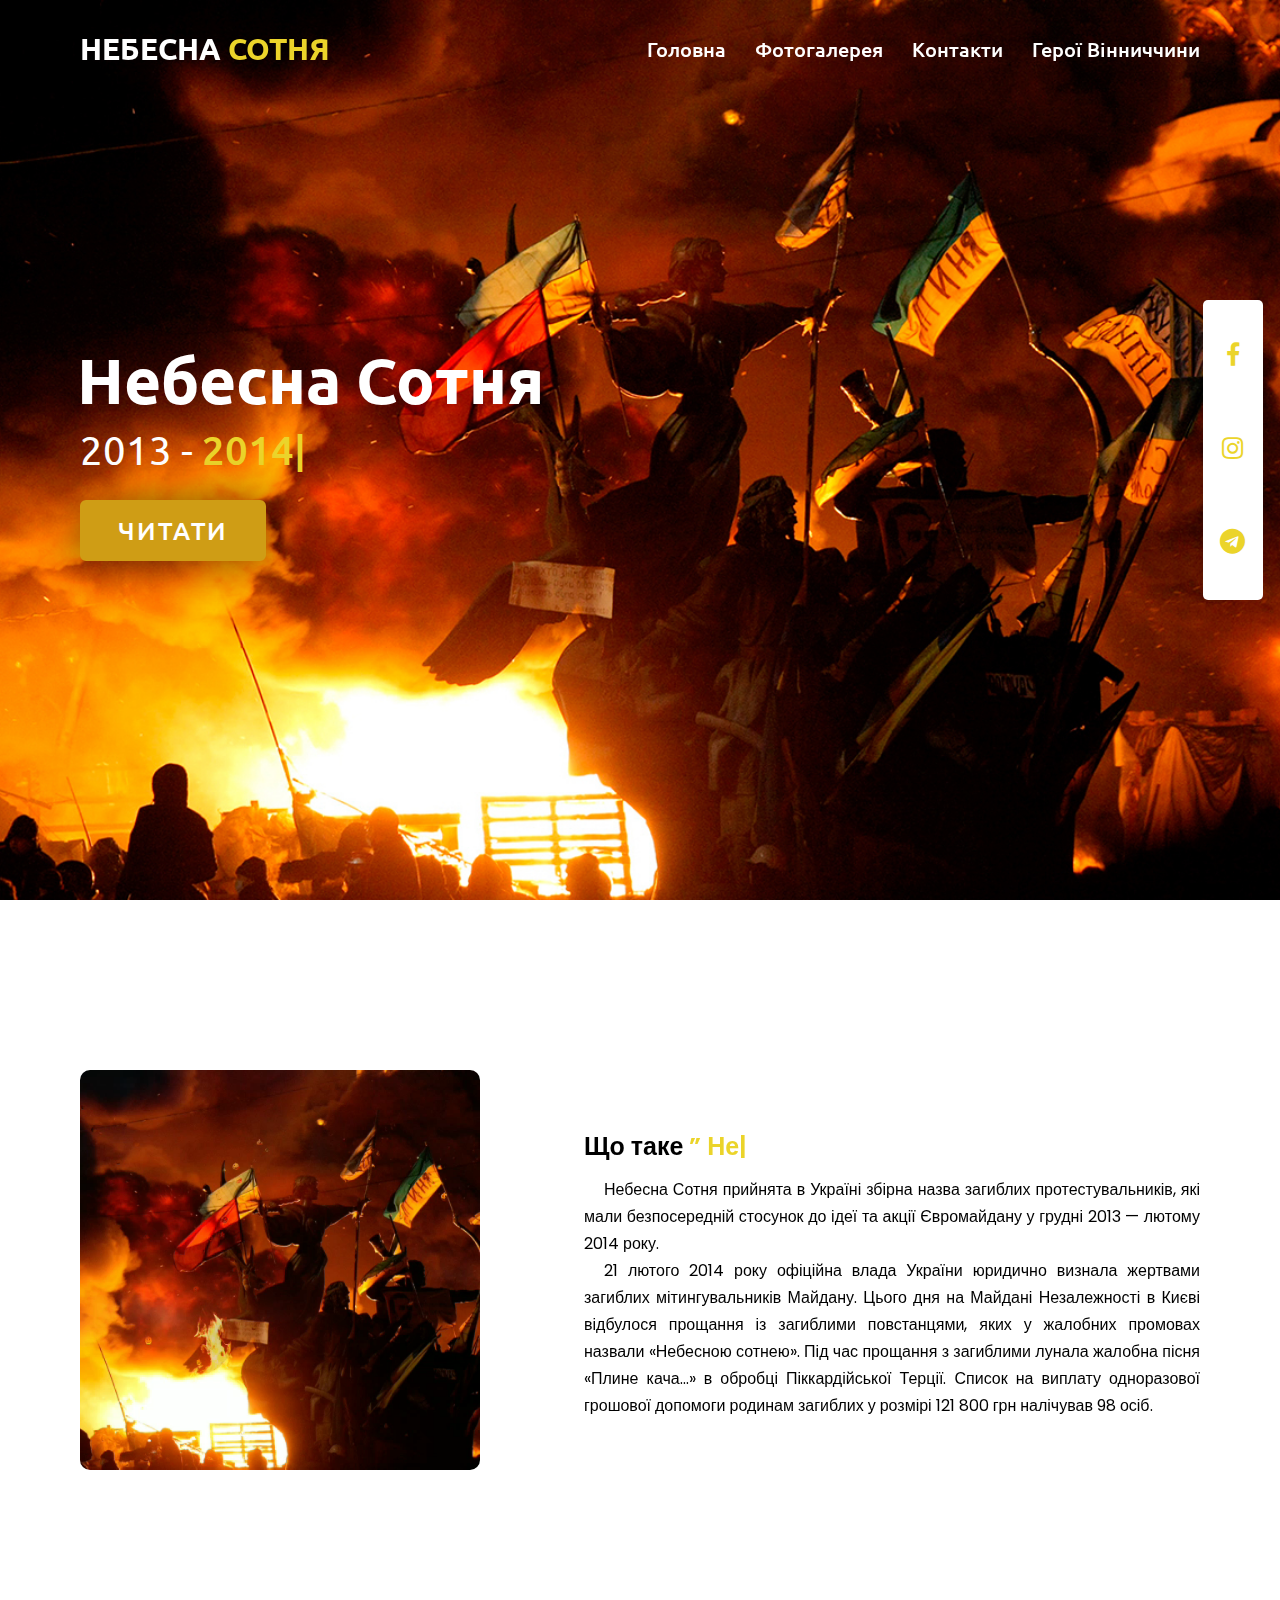
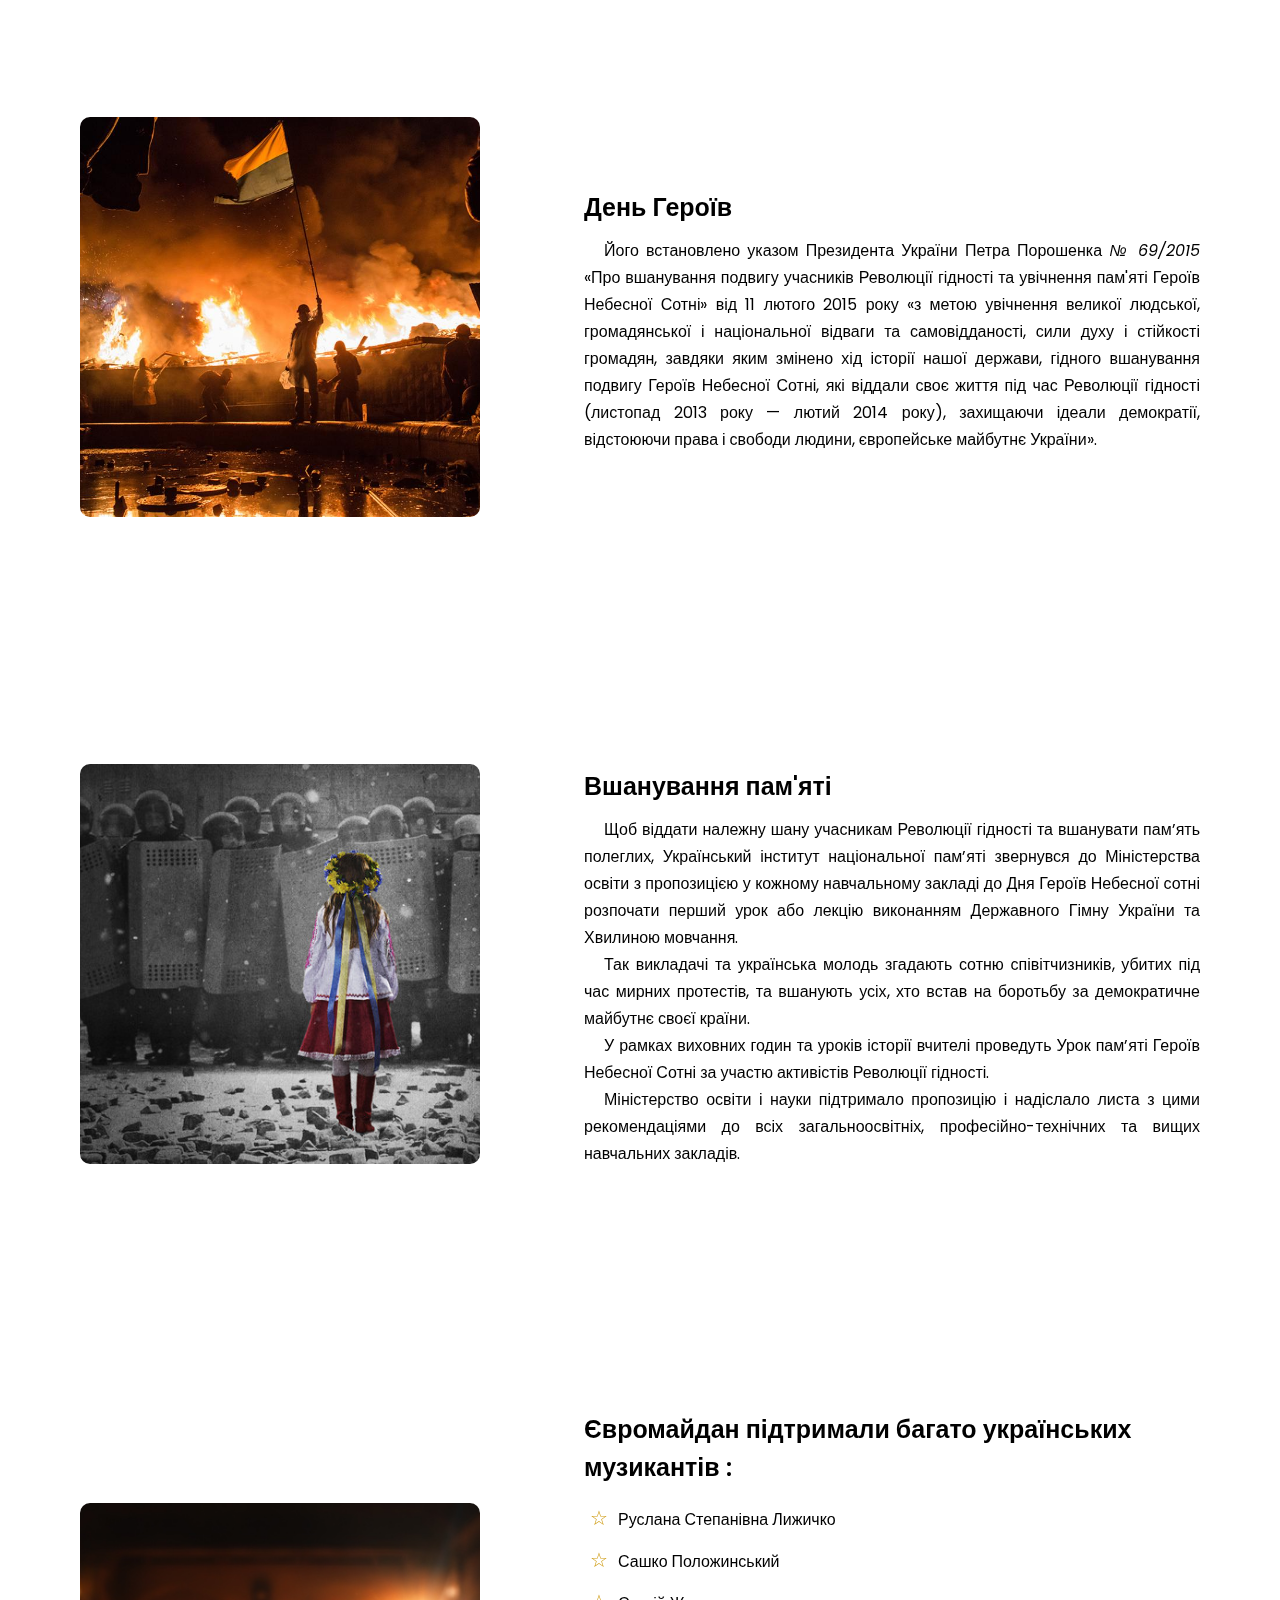
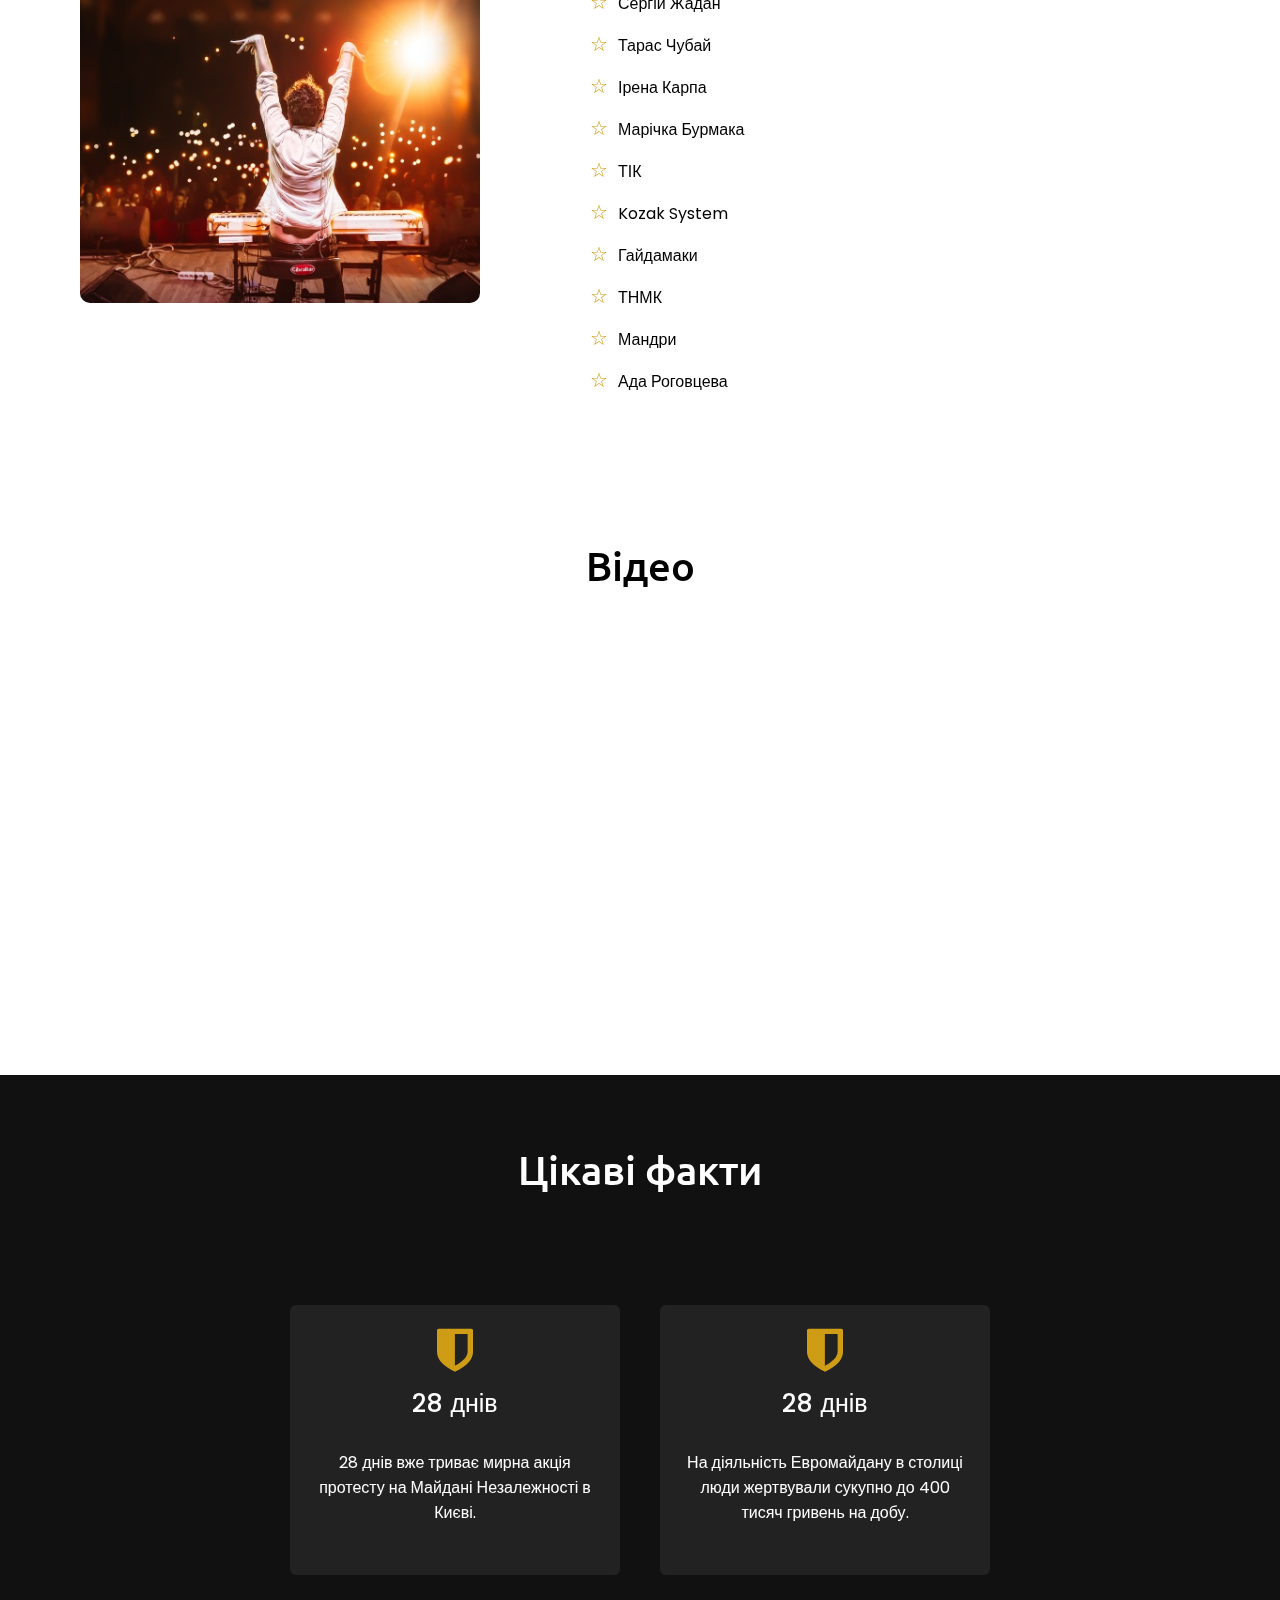
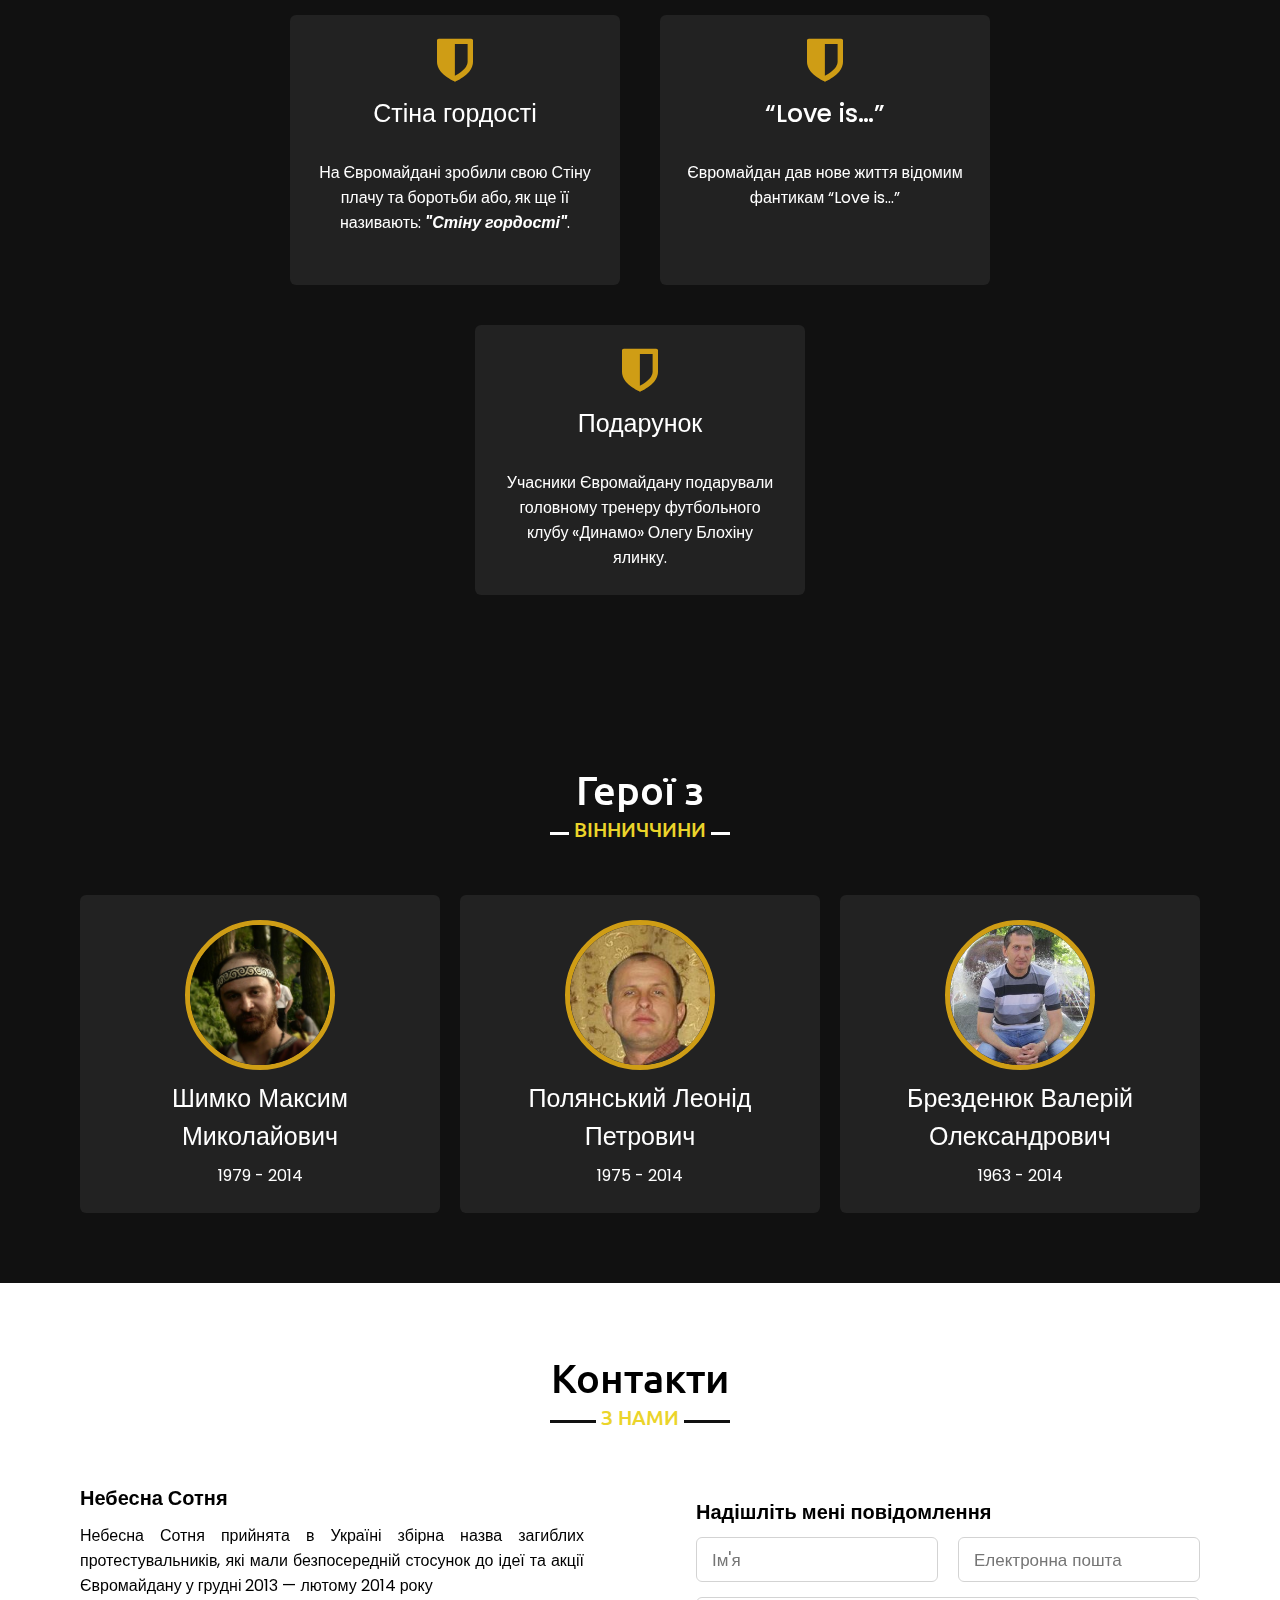
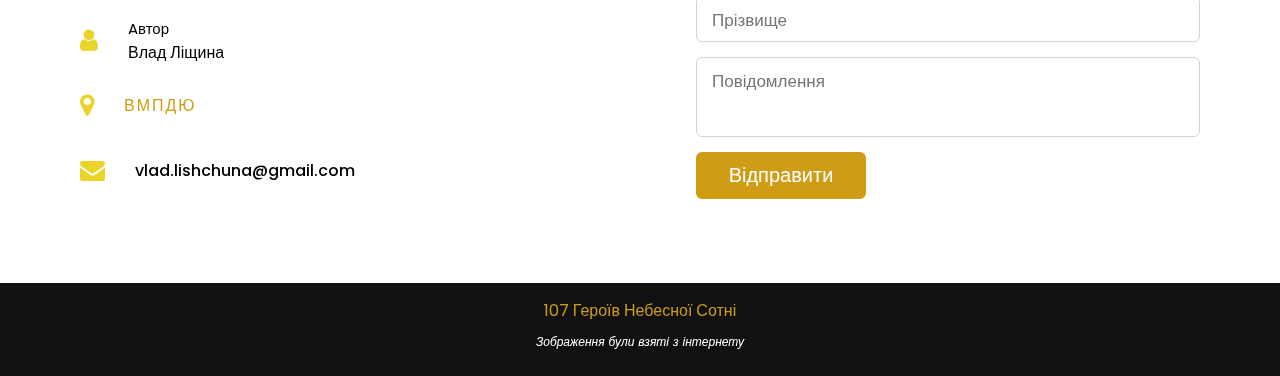
==== index.html @ b3e597ff "Update index.html" ====
<!DOCTYPE html>
<html lang="ua">
<head>
    <meta charset="UTF-8">
    <meta name="viewport" content="width=device-width, initial-scale=1.0">
    <title>Небесна Сотня</title>
    <meta http-equiv="X-UA-Compatible" content="Небесна Сотня прийнята в Україні збірна назва загиблих протестувальників, 
                        які мали безпосередній стосунок до ідеї та акції Євромайдану у грудні 2013 — лютому 2014 року. Євромайдан. 2013 - 2014 ">
    <link rel="shortcut icon" href="images/fistle.jpg" type="image/x-icon">
    <link rel="stylesheet" href="css/style.css">
    <link rel="stylesheet" type="text/css" href="https://fonts.googleapis.com/css2?family=Poppins:wght@400;500;600;700&family=Ubuntu:wght@400;500;700&display=swap">
    <link rel="stylesheet" type="text/css" href="https://stackpath.bootstrapcdn.com/font-awesome/4.7.0/css/font-awesome.min.css">
</head>
<body>
    <div class="scroll-up-btn">
        <i class="fa fa-angle-up" aria-hidden="true"></i>
    </div>

    <nav class="navbar">
        <div class="max-width">
            <div class="logo"><a href="index.html">Небесна <span>Сотня</span></a></div>
            <div class="menu_con">
                  <ul class="menu">
                    <li><a href="index.html" class="menu-btn">Головна</a></li>
                    <li><a href="profile/photo_gallery.html" class="menu-btn">Фотогалерея</a></li>
                    <li><a href="#contact" class="menu-btn">Контакти</a></li>
                    <li><a href="#teams" class="menu-btn">Герої Вінниччини</a></li>
                </ul>
            </div>
            
            <div class="menu-btn">
               <i class="fa fa-bars" aria-hidden="true"></i>
            </div>
        </div>
    </nav>

    <!-- home section start -->
    <section class="home" id="home">
        <div class="max-width">
            <div class="home-content">
                <div class="text-2">Небесна Сотня</div>
                <div class="text-3"> 2013 -  <span class="typing"></span></div>
                <a href="#about" >Читати</a>
            </div>
        </div>
    </section>

    <div class="sidebar">
        <div class="sidebar_con">
            <div class="icon-item">
                <a href="https://www.facebook.com/" taget="_blank" class="icon-link">
                    <i class="fa fa-facebook" aria-hidden="true"></i>
                </a>
            </div>
            <div class="icon-item">
                <a href="https://www.instagram.com/" target="_blank" class="icon-link">
                    <i class="fa fa-instagram" aria-hidden="true"></i>
                </a>
            </div>
            <div class="icon-item">
                <a href="https://web.telegram.org" target="_blank" class="icon-link">
                    <i class="fa fa-telegram" aria-hidden="true"></i>
                </a>
            </div>
        </div>
    </div>
    

    <section class="about" id="about">
        <div class="max-width">
            <div class="about-content">
                <div class="column left">
                    <video class="item-vid" loop="loop" autoplay="" muted="">
                        <source src="images/fon_anim.mp4" type="video/mp4" /> 
                    </video>
                </div>
                <div class="column right">
                    <div class="text"> Що таке  <span class="typing-2"></span></div>

                    <p>
                        Небесна Сотня прийнята в Україні збірна назва загиблих протестувальників, 
                        які мали безпосередній стосунок до ідеї та акції Євромайдану у грудні 2013 — лютому 2014 року.
                    </p>

                    <p>
                        21 лютого 2014 року офіційна влада України юридично визнала жертвами загиблих мітингувальників Майдану. 
                        Цього дня на Майдані Незалежності в Києві відбулося прощання із загиблими повстанцями, яких у жалобних промовах назвали «Небесною сотнею». 
                        Під час прощання з загиблими лунала жалобна пісня «Плине кача…» в обробці Піккардійської Терції. 
                        Список на виплату одноразової грошової допомоги родинам загиблих у розмірі 121 800 грн налічував 98 осіб.
                    </p>
                </div>
            </div>
        </div>
    </section>

    <section class="about">
        <div class="max-width">
            <div class="about-content">
                <div class="column left">
                    <img src="images/photo11.jpg" alt="День Героїв Небесної Сотні">
                </div>
                <div class="column right">
                    <div class="text"> 
                           День Героїв <span class="typingo"></span>
                    </div> 
                        <p>
                            Його встановлено указом Президента України Петра Порошенка <em>№ 69/2015</em> «Про вшанування подвигу учасників Революції гідності та увічнення пам'яті Героїв Небесної Сотні» 
                            від 11 лютого 2015 року «з метою увічнення великої людської, громадянської і національної відваги та самовідданості, сили духу і стійкості громадян, завдяки яким змінено хід історії нашої держави, 
                            гідного вшанування подвигу Героїв Небесної Сотні, 
                            які віддали своє життя під час Революції гідності (листопад 2013 року — лютий 2014 року), захищаючи ідеали демократії, відстоюючи права і свободи людини, європейське майбутнє України».
                        </p> 
            </div>
        </div>
    </section>
        
        <section class="about">
        <div class="max-width">
            <div class="about-content">
                <div class="column left">
                    <img src="images/photo8.jpg" alt=" Ушанування пам'яті Небесної сотні">
                </div>
                <div class="column right">
                    <div class="text"> 
                           Вшанування пам'яті <span class="typingo-2"></span>
                    </div> 
                        <p>
                            Щоб віддати належну шану учасникам Революції гідності та вшанувати пам’ять полеглих, Український інститут 
                            національної пам’яті звернувся до Міністерства освіти з пропозицією у кожному навчальному закладі до Дня Героїв
                            Небесної сотні розпочати перший урок або лекцію виконанням Державного Гімну України та Хвилиною мовчання.
                        </p>
                        <p>
                            Так викладачі та українська молодь згадають сотню співітчизників, убитих під час мирних протестів, та вшанують усіх,
                            хто встав на боротьбу за демократичне майбутнє своєї країни.
                        </p>
                        <p>
                            У рамках виховних годин та уроків історії вчителі проведуть Урок пам’яті Героїв Небесної Сотні за участю активістів Революції гідності.
                        </p>
                        <p>
                            Міністерство освіти і науки підтримало пропозицію і надіслало листа з цими рекомендаціями до всіх загальноосвітніх, професійно-технічних
                            та вищих навчальних закладів.
                        </p>
            </div>
        </div>
    </section>
    
     <section class="about">
        <div class="max-width">
            <div class="about-content">
                <div class="column left">
                    <img src="images/helpmus.jpg" alt=" Ушанування пам'яті Небесної сотні">
                </div>
                <div class="column right">
                    <div class="text"> 
                            Євромайдан підтримали багато українських музикантів :
                    </div>  
                        <p>
                           <ul class="list_music">
                                <li>Руслана Степанівна Лижичко</li>
                                <li>Сашко Положинський</li>
                                <li>Сергій Жадан</li>
                                <li>Тарас Чубай</li>
                                <li>Ірена Карпа</li>
                                <li>Марічка Бурмака</li>
                                <li>ТІК</li>
                                <li>Kozak System</li>
                                <li>Гайдамаки</li>   
                                <li>ТНМК</li>
                                <li>Мандри</li>
                                <li>Ада Роговцева</li>
                            </ul>
                        </p>
                
            </div>
        </div>
    </section>
    
    <section class="video">
        <div class="max-width">
            <h2 class="title-card">Відео</h2>
            <div class="box-video">

                <div class="video-item">
                   <iframe src="https://www.youtube.com/embed/K0icRY1Ae5A" frameborder="0" allow="accelerometer; autoplay; clipboard-write; encrypted-media; gyroscope; picture-in-picture" allowfullscreen></iframe>
                </div>

                <div class="video-item">
                   <iframe width="560" height="315" src="https://www.youtube.com/embed/IEtf8n0NqVY" frameborder="0" allow="accelerometer; autoplay; clipboard-write; encrypted-media; gyroscope; picture-in-picture" allowfullscreen></iframe>
                </div>
            </div>
        </div>
    </section>

    <!-- services section start -->
    <section class="services" id="services">
        <div class="max-width">
            <h2 class="title-card">Цікаві факти</h2>
            <div class="serv-content">
                <div class="card">
                    <div class="box">
                        <i class="fa fa-shield" aria-hidden="true"></i>
                        <div class="text">28 днів</div>
                        <p>28 днів вже триває мирна акція протесту на Майдані Незалежності в Києві.</p>
                    </div>
                </div>
                <div class="card">
                    <div class="box">
                        <i class="fa fa-shield" aria-hidden="true"></i>
                        <div class="text">28 днів</div>
                        <p>На діяльність Евромайдану в столиці люди жертвували сукупно до 400 тисяч гривень на добу.</p>
                    </div>
                </div>
                <div class="card">
                    <div class="box">
                        <i class="fa fa-shield" aria-hidden="true"></i>
                        <div class="text">Стіна гордості</div>
                        <p>На Євромайдані зробили свою Стіну плачу та боротьби або, як ще її називають: <strong><em>"Стіну гордості"</em></strong>.</p>
                    </div>
                </div>
                <div class="card">
                    <div class="box">
                        <i class="fa fa-shield" aria-hidden="true"></i>
                        <div class="text">“Love is…”</div>
                        <p>Євромайдан дав нове життя відомим фантикам “Love is…”</p>
                    </div>
                </div>
                <div class="card">
                    <div class="box">
                        <i class="fa fa-shield" aria-hidden="true"></i>
                        <div class="text">Подарунок </div>
                        <p>Учасники Євромайдану подарували головному тренеру футбольного клубу «Динамо» Олегу Блохіну ялинку.</p>
                    </div>
                </div>
               </div>
            </div>
        </div>
    </section>


    <!-- teams section start -->
    <section class="teams" id="teams">
        <div class="max-width">
            <h2 class="title">Герої з</h2>
            <div class="carousel owl-carousel">
                <div class="card">
                   <a href="profile/shimko_maxim.html"class="box">
                        <img src="images/shimko.jpg" alt="">
                        <div class="text">Шимко Максим Миколайович</div>
                        <p>1979 - 2014</p>
                    </a>
                </div>
                <div class="card">
                    <a href="profile/leonid_polyansky.html"class="box">
                        <img src="images/leonid.jpg" alt="">
                        <div class="text">Полянський Леонід Петрович</div>
                        <p>1975 - 2014</p>
                    </a>
                        
                    
                </div>
                <div class="card">
                    <a href="profile/valery_brezdenyuk.html"class="box">
                        <img src="images/valery.jpg" alt="">
                        <div class="text">Брезденюк Валерій Олександрович</div>
                        <p>1963 - 2014</p>
                    </a>
                </div>
            </div>
        </div>
    </section>

    <section class="contact" id="contact">
        <div class="max-width">
            <h2 class="title">Контакти</h2>
            <div class="contact-content">
                <div class="column left">
                    <div class="text">Небесна Сотня</div>
                    <p>Небесна Сотня прийнята в Україні збірна назва загиблих протестувальників, які мали безпосередній стосунок до ідеї та акції Євромайдану у грудні 2013 — лютому 2014 року</p>
                    <div class="icons">
                        <div class="row">
                            <i class="fa fa-user" aria-hidden="true"></i>
                            <div class="info">
                                <p>Aвтор</p>
                                <div class="head">Влад Ліщина</div>
                            </div>
                        </div>
                        <div class="row">
                            <i class="fa fa-map-marker" aria-hidden="true"></i>
                            <div class="info">
                                <div class="head"><a href="https://vmpdu.edu.vn.ua/" target="_blank" class="map_link">ВМПДЮ</a></div>
                            </div>
                        </div>
                        
                        <div class="row">
                           <i class="fa fa-envelope" aria-hidden="true"></i>
                            <div class="info">
                                <div class="head">vlad.lishchuna@gmail.com</div>
                            </div>
                        </div>
                    </div>
                </div>
                <div class="column right" id="Message">
                    <div class="text">Надішліть мені повідомлення</div>
                    <form action="https://formspree.io/f/xzbkwlqz" method="POST"">
                        <div class="fields">
                            <div class="field name">
                                <input type="text" placeholder="Ім'я" name="Name" >
                            </div>

                            <div class="field email">
                                <input type="email" placeholder="Електронна пошта" name="Email">
                            </div>
                        </div>
                        <div class="field">
                            <input type="text" placeholder="Прізвище" name="FirstName" >
                        </div>

                        <div class="field textarea">
                            <textarea cols="40" rows="10" placeholder="Повідомлення" name="Message"></textarea >
                        </div>

                        <div class="button">
                            <button type="submit" value="Send">Відправити</button>
                        </div>

                    </form>
                </div>
            </div>
        </div>
    </section>

    <!-- footer section start -->
   <footer>
        <span><a href="https://nebesnasotnya.com/" target="_blank"> 107 Героїв Небесної Сотні</a></span>
        <p class="footer-info">
            <em>Зображення були взяті з інтернету</em>
        </p>
        <div class="sidebar_footer">
            <div class="sidebar_con_foter">
                <div class="icon-item">
                <a href="https://www.facebook.com/" taget="_blank" class="icon-link">
                    <i class="fa fa-facebook" aria-hidden="true"></i>
                </a>
            </div>
            <div class="icon-item">
                <a href="https://www.instagram.com/" taget="_blank"  class="icon-link">
                    <i class="fa fa-instagram" aria-hidden="true"></i>
                </a>
            </div>
            <div class="icon-item">
                <a href="https://web.telegram.org" class="icon-link">
                    <i class="fa fa-telegram" taget="_blank" aria-hidden="true"></i>
                </a>
            </div>
            </div>
        </div>
    </footer>

    
    <script src="js/jquery/v3.js"></script>
    <script src="js/jquery/typed.js"></script>
    <script src="js/jquery/owl.carousel.js"></script>
    <script src="js/script.js"></script>
</body>
</html>
---- css/style.css ----
*{
    margin: 0;
    padding: 0;
    box-sizing: border-box;
    text-decoration: none;
}
html{
    scroll-behavior: smooth;
}
body{
    min-width: auto;
}
/* custom scroll bar */
::-webkit-scrollbar {
    width: 10px;
}
::-webkit-scrollbar-track {
    background: #f1f1f1;
}
::-webkit-scrollbar-thumb {
    background: #888;
}

::-webkit-scrollbar-thumb:hover {
    background: #555;
}
section{
    padding: 70px 0;
}
.max-width{
    max-width: 1400px;
    padding: 0 80px;
    margin: auto;
}
.about, .services, .teams, .contact, footer{
    font-family: 'Poppins', sans-serif;
}
.about .about-content, 
.services .serv-content,
.contact .contact-content{
    display: flex;
    flex-wrap: wrap;
    align-items: center;
    height: auto;
    justify-content: space-between;
}
section .title ,.title-card{
    position: relative;
    text-align: center;
    font-size: 40px;
    font-weight: 500;
    margin-bottom: 60px;
    padding-bottom: 20px;
    font-family: 'Ubuntu', sans-serif;
}
section .title::before{
    content: "";
    position: absolute;
    bottom: 0px;
    left: 50%;
    width: 180px;
    height: 3px;
    background: #111;
    transform: translateX(-50%);
}
.max-width .title::after{
    position: absolute;
    bottom: -8px;
    left: 50%;
    font-size: 20px;
    color: #ebd42a;
    text-transform: uppercase;
    padding: 0 5px;
    background: #fff;
    transform: translateX(-50%);
}

/* navbar styling */
.navbar{
    position: fixed;
    width: 100%;
    z-index: 2;
    padding: 30px 0;
    font-family: 'Ubuntu', sans-serif;
    transition: all 0.3s ease;
}
.navbar.sticky{
    padding: 15px 0;
    background: #cf9d15;
}
.navbar .max-width{
    display: flex;
    align-items: center;
    justify-content: space-between;
}
.navbar .logo a{
    color: #fff;
    text-transform: uppercase;
    padding: 0;
    font-size: 30px;
    font-weight: 600;
}
.navbar .logo a span{
    color:#ebd42a;
    transition: all 0.3s ease;
}
.navbar.sticky .logo a span{
    color: #fff;
}

.navbar .menu li{
    list-style: none;
    display: inline-block;
}
.navbar .menu li a{
    display: block;
    color: #fff;
    font-size: 20px;
    font-weight: 500;
    margin-left: 25px;
    padding: 0;
    transition: color 0.3s ease;
}
.navbar .menu li a:hover{
    color: #ffe100;
}
.navbar.sticky .menu li a:hover{
    color: #fff;
}

/* menu btn styling */
.menu-btn{
    color: #fff;
    font-size: 23px;
    cursor: pointer;
    display: none;
}
.scroll-up-btn{
    position: fixed;
    height: 45px;
    width: 42px;
    background: #cf9d15;
    right: 30px;
    bottom: 10px;
    text-align: center;
    line-height: 45px;
    color: #fff;
    z-index: 1;
    font-size: 30px;
    border-radius: 6px;
    border-bottom-width: 2px;
    cursor: pointer;
    opacity: 0;
    pointer-events: none;
    transition: all 0.3s ease;
}
.scroll-up-btn.show{
    bottom: 30px;
    opacity: 1;
    pointer-events: auto;
}
.scroll-up-btn:hover{
    filter: 90%;
}

  
/* home section styling */
.home{
    display: flex;
    background: url(".././images/fonhead.jpg") no-repeat center;
    height: 100vh;
    color: #fff;
    min-height: 500px;
    background-size: cover;
    background-attachment: fixed;
    font-family: 'Ubuntu', sans-serif;

}
.home .max-width{
    margin: auto 0 auto 30px;
}
.home .home-content .text-1{
    font-size: 27px;
}
.home .home-content .text-2{
    font-size: 4em;
    font-weight: 600;
    margin-left: -3px;
}
.home .home-content .text-3{
    font-size: 40px;
    margin: 5px 0;
}
.home .home-content .text-3 span{
    color: #ebd42a;
    font-weight: 500;
}
.home .home-content a{
    display: inline-block;
    background: #cf9d15;
    color: #fff;
    box-shadow: 0 0 40px rgba(0,0,0,0.5);
    font-size: 25px;
    padding: 12px 36px;
    margin-top: 20px;
    font-weight: 500;
    text-transform: uppercase;
    letter-spacing: 2px;
    border-radius: 6px;
    border: 2px solid #cf9d15;
    transition: all 0.3s ease;
}
.home .home-content a:hover{
    color: #ebd42a;
    background: none;
    box-shadow: 0 10px 40px rgba(0,0,0,0.5);
}
/*Sidebar*/

.sidebar .sidebar_con{
    height: 300px;
    width: 60px;
    padding-top: 20px; 
    background: #fff;
    border-radius: 5px;
    position: fixed;
    margin-top: auto;
    display: flex;
    flex-wrap: wrap;
    top: 50%;
    right: 1.35%;
    transform: translateY(-50%);
    z-index: 1;
}
.icon-item{
    margin:  auto;
    width: 50px;
    height: 50px;
    text-align: center;
}
.icon-link{
    text-decoration: none;
    color: #ebd42a;
    font-size: 25px;
    padding: 11px;
    border-radius: 5px;
    } 
.icon-link:hover {
    background-color: #ebd42a;
    cursor: pointer;
    color: #fff;
    transition: all 0.3s ease;
}
/*search*/






/* about section styling */
.about{
    margin-top: 100px;
}
.about .title::after{
    content: "України";
}
.about .about-content .left{
    width: 45%;
}
.about .about-content .left img{
    height: 400px;
    width: 400px;
    object-fit: cover;
    border-radius: 10px;
}

.about .about-content .left .item-vid{
    height: 400px;
    width: 400px;

    object-fit: cover;
    border-radius: 10px;
}
.about .about-content .right{
    width: 55%;
}
.about .about-content .right .text{
    font-size: 25px;
    font-weight: 600;
    margin-bottom: 10px;
}
.about .about-content .right .text span{
    color: #ebd42a;
}
.about .about-content .right p{
    text-align: justify;
    line-height: 27px;
    text-indent: 20px;
}

.about  .list_music {
    padding:0;
    list-style: none;
}
 .about  .list_music li{
    padding:6px;
}
.about  .list_music li:before {
    padding-right:10px;
    color: #cf9d15;
    content: "\2606";
    font-size: 20px;
}



/* services section styling */
.services, .teams{
    color:#fff;
    background: #111;
}
.services .title::before,
.teams .title::before{
    background: #fff;
}
.services .title::after,
.teams .title::after{
    background: #111;
    content: "Героя";
}
.services .serv-content .card{
    width: 30%;
    background: #222;
    text-align: center;
    border-radius: 6px;
    margin: 20px;
    min-height: 270px;
    padding: 20px 25px;
    transition: all 0.3s ease;
}
.services .serv-content .card p{
   
   padding-top: 20px;
}
.services .serv-content {
   display: flex;
   justify-content: center;
   padding: 10px;
}
.services .serv-content .card:hover{
    background: #cf9d15;
}
.services .serv-content .card .box{
    transition: all 0.3s ease;
}
.services .serv-content .card:hover .box{
    transform: scale(1.07);
}
.services .serv-content .card i{
    font-size: 50px;
    color: #cf9d15;
    transition: color 0.3s ease;
}
.services .serv-content .card:hover i{
    color: #fff;
}
.services .serv-content .card .text{
    font-size: 25px;
    font-weight: 500;
    margin: 10px 0 7px 0;
}

/*gallery*/
.max-width-g{
    max-width: 1450px;
    margin: auto;
    padding: 10px;
}
.max-width-g h1{
    color: #ebd42a;
}
div.gallery{
    display: flex;
    flex-wrap: wrap;
    justify-content: center;
    padding: auto;
    margin: auto;
}
.img-item>img{
    height: 400px;
    max-width: 450px;
    object-fit: cover;
    border-radius: 10px;
    transition: all 0.5s ease;
    filter: grayscale(100%);
}
.img-item{
    margin: 10px;
}
 .img-item>img:hover {
    transform: scale(1.05);
    filter: grayscale(0%);

}
/* video section styling */

.box-video{
    display: flex;
    flex-wrap: wrap;
    justify-content: center;

}
.video-item{
    padding: 10px;
} 

iframe{
    width: 510px;
    height: 310px;
}
/* teams section styling */
.teams .title::after{
    content: "Вінниччини";
}
.teams .carousel .card{
    background: #222;
    border-radius: 6px;
    padding: 25px 35px;
    text-align: center;
    overflow: hidden;
    align-items: center;
    transition: all 0.3s ease;
}
.teams .carousel .card:hover{
    background: #cf9d15;
}
.teams .carousel .card .box{
    display: flex;
    flex-direction: column;
    align-items: center;
    justify-content: center;
    transition: all 0.3s ease;
    text-decoration: none;
    color: #fff;
}
.teams .carousel .card:hover .box{
    transform: scale(1.05);
}
.teams .carousel .card .text{
    font-size: 25px;
    font-weight: 500;
    margin: 10px 0 7px 0;
}
.teams .carousel .card img{
    height: 150px;
    width: 150px;
    object-fit: cover;
    border-radius: 50%;
    border: 5px solid #cf9d15;
    transition: all 0.3s ease;
}
.teams .carousel .card:hover img{
    border-color: #fff;
}
.owl-dots{
    text-align: center;
    margin-top: 20px;
}
.owl-dot{
    height: 13px;
    width: 13px;
    margin: 0 5px;
    outline: none!important;
    border-radius: 50%;
    border: 2px solid #cf9d15!important;
    transition: all 0.3s ease;
}
.owl-dot.active{
    width: 35px;
    border-radius: 14px;
}
.owl-dot.active,
.owl-dot:hover{
    background: #cf9d15 !important;
}   
.owl-carousel .owl-stage-outer{
    position:relative;
    overflow:hidden;
}
.owl-carousel .owl-item{
    min-height:1px;
    float:left;
}
.owl-carousel .owl-item img{
    display:block;
    width:100%;
}
.owl-carousel .owl-dots.disabled,.owl-carousel .owl-nav.disabled{
    display:none;
}
.owl-loaded{
    display:block;
}

.owl-dot{
    background:none;
}
.owl-loading{
    display:block;
}


/* contact section styling */

.contact .title::after{
    content: "з нами";
}
.contact .contact-content .column{
    width: 45%;
}
.contact .contact-content .text{
    font-size: 20px;
    font-weight: 600;
    margin-bottom: 10px;
}
.contact .contact-content .left p{
    text-align: justify;
}
.contact .contact-content .left .icons{
    margin: 10px 0;
}
.contact .contact-content .row{
    display: flex;
    height: 65px;
    align-items: center;
}
.contact .contact-content .row .info{
    margin-left: 30px;
}
.contact .contact-content .row i{
    font-size: 25px;
    color: #ebd42a;
}
.map_link{
    color:#cf9d15 ;
    font-weight: 400;
    letter-spacing: 2px;
    transition: all 1s ease;
}
.map_link:hover{
   text-decoration: underline;
}
.contact .contact-content .row p{
    font-size: 15px;
}
.contact .contact-content .info .head{
    font-weight: 500;
}
.contact .contact-content .info .sub-title{
    color: #333;
}
.contact .right form .fields{
    display: flex;
}
.contact .right form .field,
.contact .right form .fields .field{
    height: 45px;
    width: 100%;
    margin-bottom: 15px;
}
.contact .right form .textarea{
    height: 80px;
    width: 100%;
}
.contact .right form .name{
    margin-right: 10px;
}
.contact .right form .email{
    margin-left: 10px;  
}
.contact .right form .field input,
.contact .right form .textarea textarea{
    height: 100%;
    width: 100%;
    border: 1px solid lightgrey;
    border-radius: 6px;
    outline: none;
    padding: 0 15px;
    font-size: 17px;
    font-family: 'Poppins', sans-serif;
    transition: all 0.3s ease;
}
.contact .right form .field input:focus,
.contact .right form .textarea textarea:focus{
    border-color: #b3b3b3;
}
.contact .right form .textarea textarea{
    padding-top: 10px;
    resize: none;
}
.contact .right form .button{
    height: 47px;
    width: 170px;
}
.contact .right form .button button{
    width: 100%;
    height: 100%;
    border: 2px solid #cf9d15;
    background: #cf9d15;
    color: #fff;
    outline: none;
    font-size: 20px;
    font-weight: 500;
    border-radius: 6px;
    cursor: pointer;
    transition: all 0.3s ease;
}
.contact .right form .button button:hover{
    color: #cf9d15;
    background: none;
}


/* footer section styling */
footer{
    background: #111;
    padding: 15px 23px;
    color: #fff;
    text-align: center;
}
footer  a{
    color: #cf9d15;
    text-decoration: none;
}
footer  a:hover{
    text-decoration: underline;
}
.sidebar_con_foter{
    display: none;
    margin: 10px;
    padding: 0;  
}
.footer-info{
    margin: 10px;
    font-size: 12px;
    color: #fff;
}


/* responsive media query start */
@media  (max-width: 1300px) {
    .home .max-width,.max-width-g {
        margin-left: 0px;
    }
}

@media  (max-width: 1104px) {
    .about .about-content .left img, .gallery img{
        height: 350px;
        width: 350px;
    }

}

@media  (max-width: 991px) {
    .max-width, .max-width-g{
        padding: 0 50px;
    }
    .sidebar{
        display: none;
    }
    .sidebar_con_foter{
        display: inline-flex;
    }
    .about{
    margin-top: 0;
    }
}
@media  (max-width: 947px){
    .menu-btn{
        display: block;
        z-index: 999;
    }
    .menu_con{
        margin: auto;
        padding: auto;
    }
    .menu-btn i.active:before{
        content: "\f00d";
    }
    .navbar .menu{
        position: fixed;
        height: 100vh;
        width: 100%;
        left: -100%;
        top: 0;
        background: #111;
        text-align: center;        
        transition: all 0.3s ease;
    }
    .mune_box{
        align-items: center;
        justify-content: center;
    }
    .navbar .menu.active{
        left: 0;
        padding-top: 25%; 
    }
    .navbar .menu li{
        display: block;
    }
    .navbar .menu li a{
        display: inline-block;
        margin: 20px 0;

        font-size: 25px;
    }
    .home .home-content .text-2{
        font-size: 70px;
    }
    .home .home-content .text-3{
        font-size: 35px;
    }
    .home .home-content a{
        font-size: 23px;
        padding: 10px 30px;
    }
    .max-width{
        max-width: 930px;
    }
    .about .about-content .column{
        width: 100%;
    }
    .about .about-content .left{
        display: flex;
        justify-content: center;
        margin: 0 auto 60px;
    }
    .about .about-content .right{
        flex: 100%;
    }
    .services .serv-content .card{
        width: calc(50% - 10px);
        margin-bottom: 20px;
    }
     .column, .contact .contact-content .column{
        width: 100%;
        margin-bottom: 35px;
    }
     .img-item img {
    filter: grayscale(0%);

    }
}

@media (max-width: 690px) {
    .max-width, .max-width-g{
        padding: 0 23px;
    }
    .home .home-content .text-2{
        font-size: 60px;
    }
    .home .home-content .text-3{
        font-size: 32px;
    }
    .home .home-content a{
        font-size: 20px;
    }
    .services .serv-content .card{
        width: 100%;
    }

}

@media    (max-width: 510px) {

    .home .home-content .text-2{
        font-size: 35px;
    }
    .home .home-content .text-3{
        font-size: 27px;
    }
    .about .about-content img , .gallery img {
        margin: 5px;
        width: 100%;
        height: auto;
    }
    .about .about-content .item-vid {
        margin: 5px;
        width: 100%;
        height: auto;
    }
    .about .about-content .left > img {
        width: 100%;
        margin: 5%;
    }
    .about .about-content .left > .item-vid {
        width: 100%;
        margin: 5%;
    }
    .about .about-content .right .text, .left .text{
        font-size: 19px;
    }
    iframe{
        width: 300px;
        height: 210px;
    }
    
    .contact .right form .fields{
        flex-direction: column;
    }
    .contact .right form .name,
    .contact .right form .email{
        margin: 0;
    }
    .scroll-up-btn{
        right: 15px;
        bottom: 15px;
        height: 38px;
        width: 35px;
        font-size: 23px;
        line-height: 38px;
    }

}
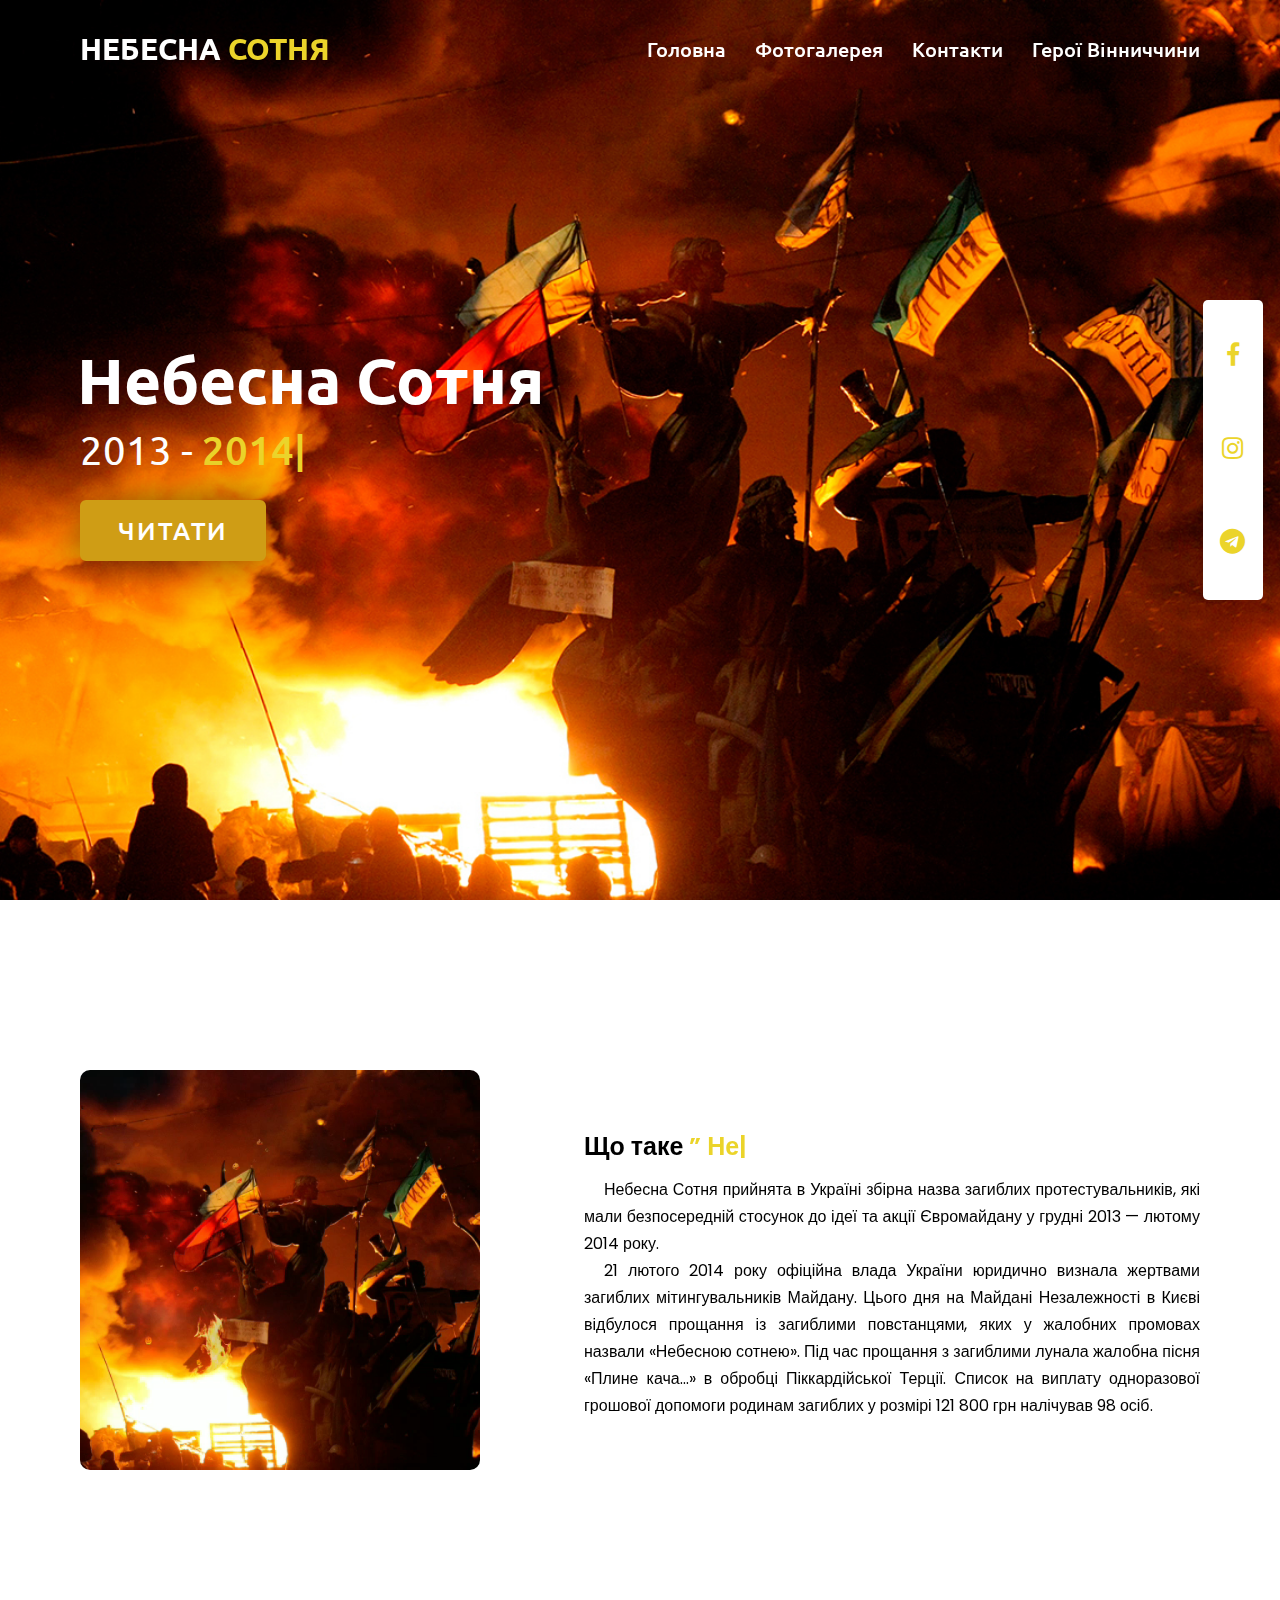
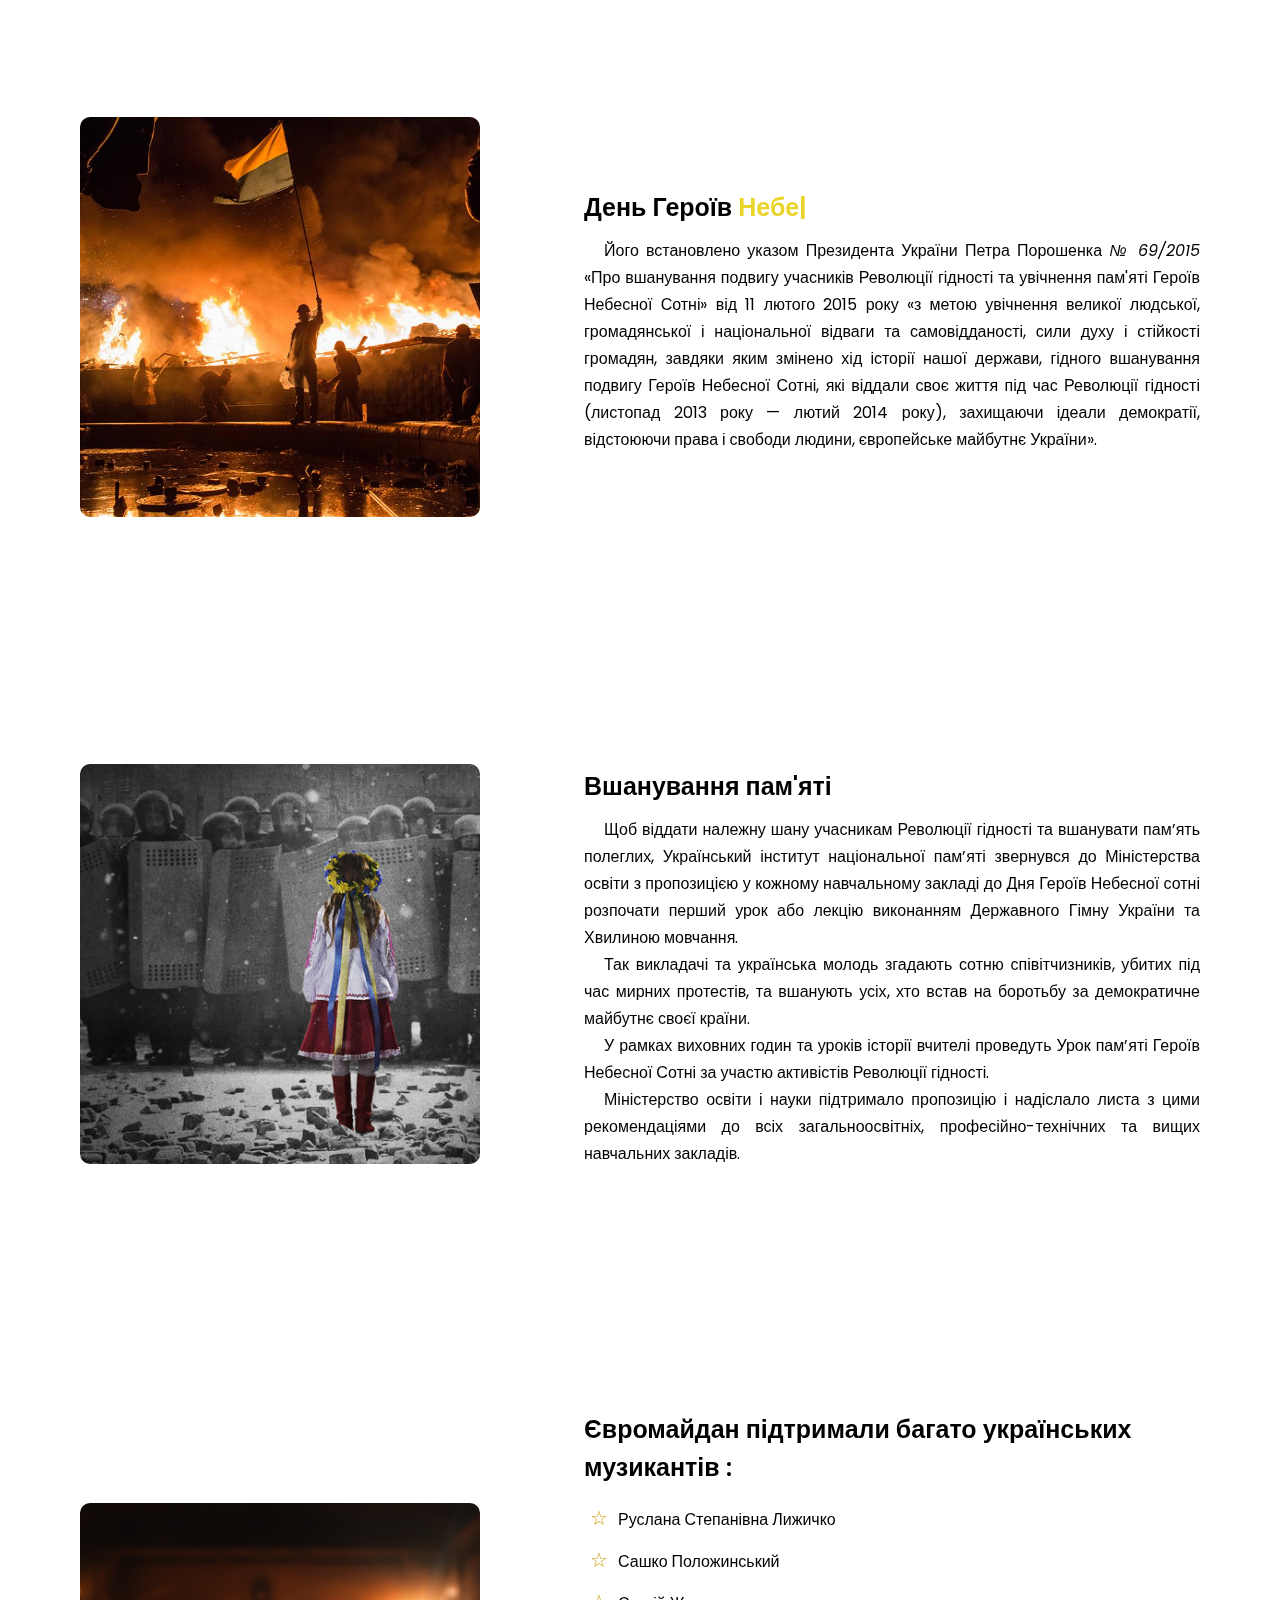
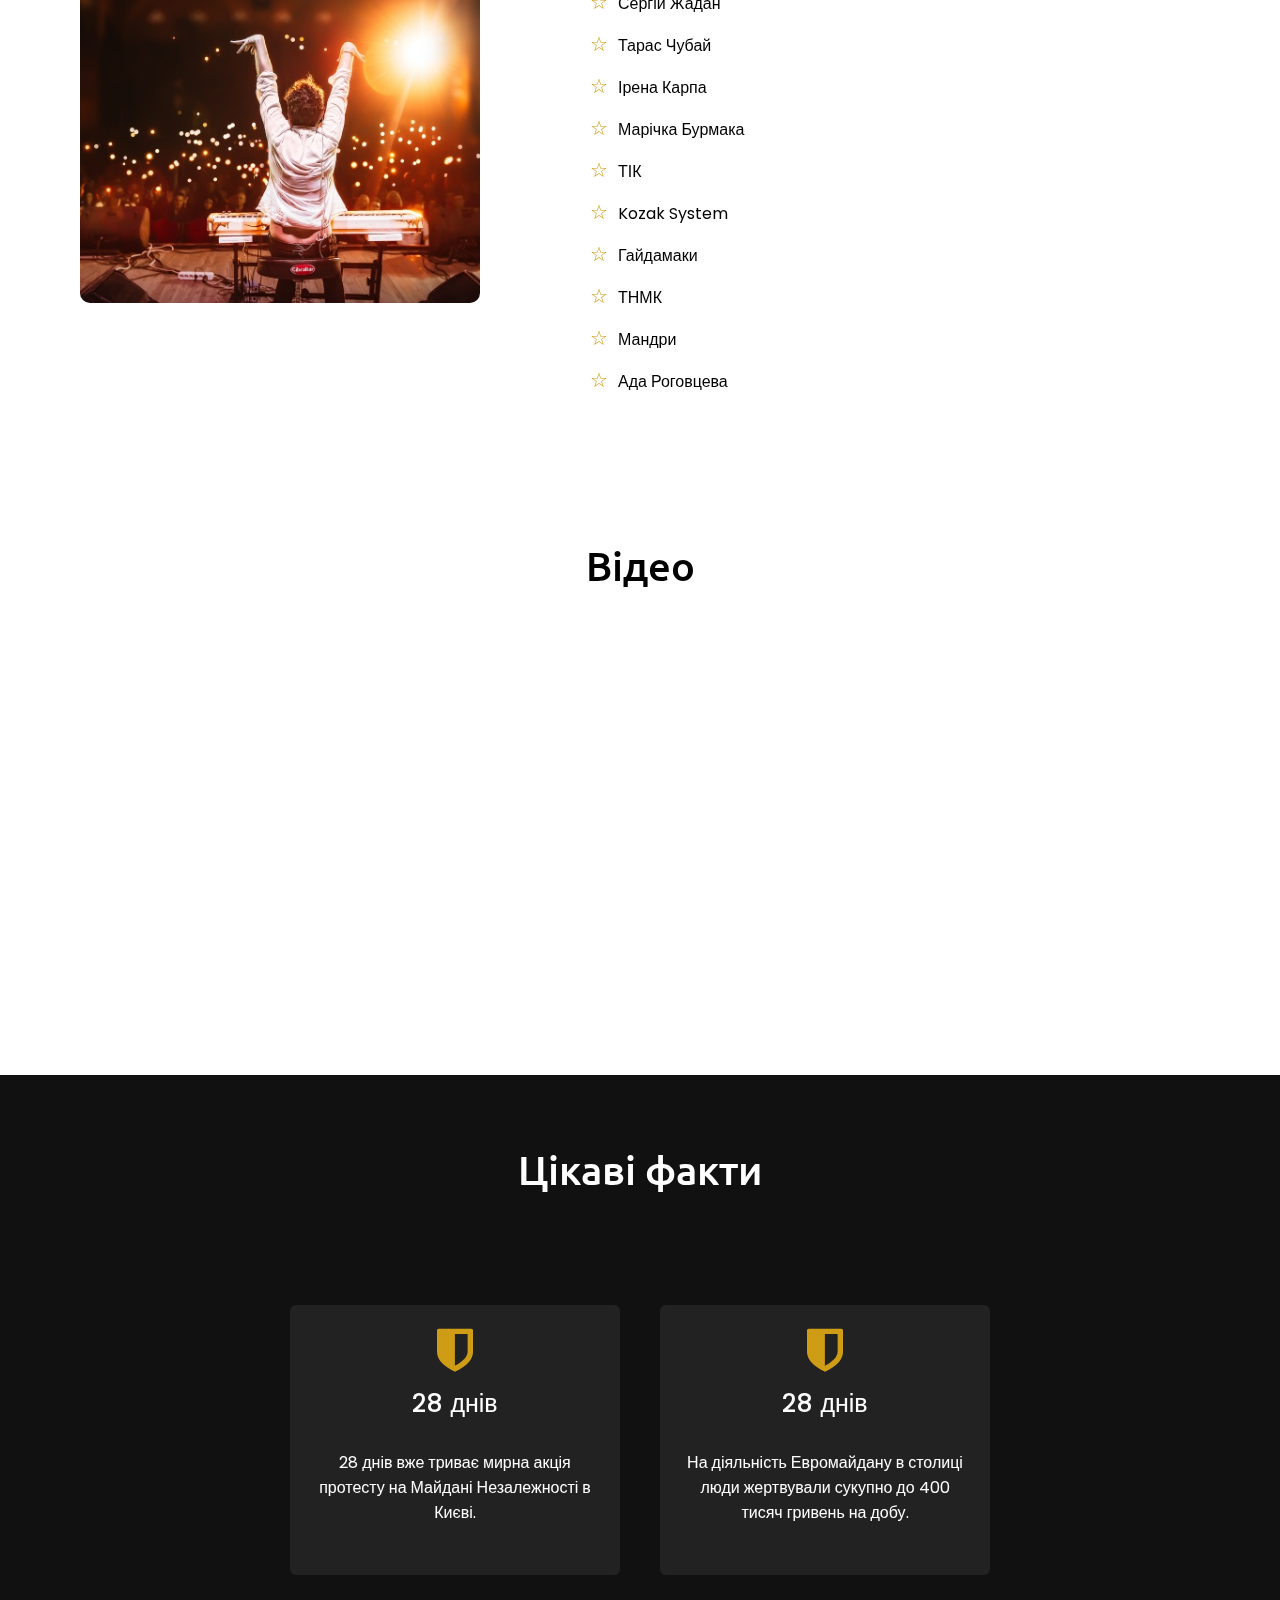
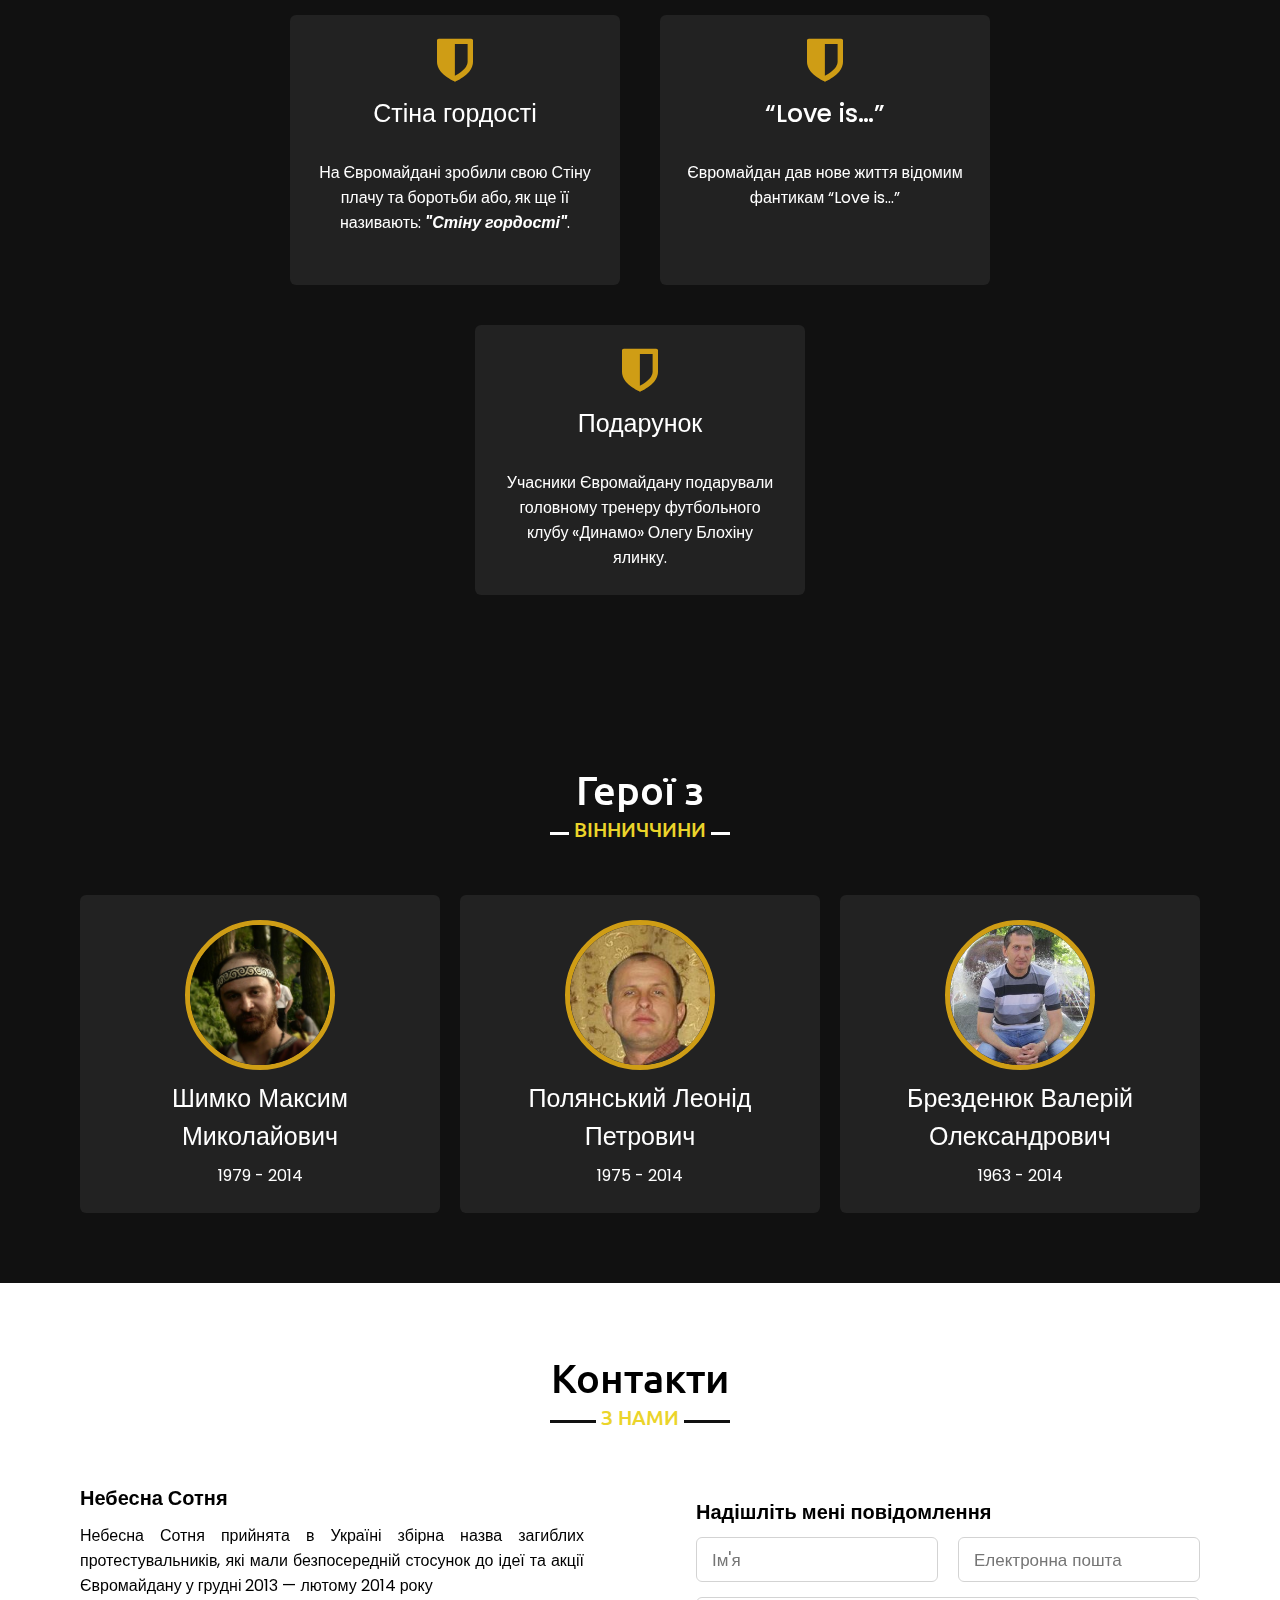
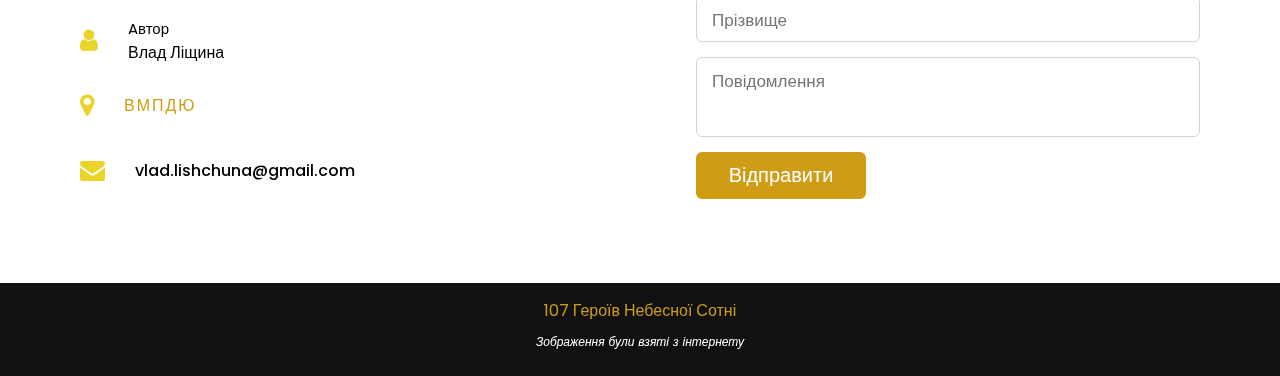
==== commit 77e41f87: "Update index.html" ====
--- a/index.html
+++ b/index.html
@@ -6,7 +6,7 @@
     <title>Небесна Сотня</title>
     <meta http-equiv="X-UA-Compatible" content="Небесна Сотня прийнята в Україні збірна назва загиблих протестувальників, 
                         які мали безпосередній стосунок до ідеї та акції Євромайдану у грудні 2013 — лютому 2014 року. Євромайдан. 2013 - 2014 ">
-    <link rel="shortcut icon" href="images/fistle.jpg" type="image/x-icon">
+    <link rel="shortcut icon" href="images/logosites.png" type="image/x-icon">
     <link rel="stylesheet" href="css/style.css">
     <link rel="stylesheet" type="text/css" href="https://fonts.googleapis.com/css2?family=Poppins:wght@400;500;600;700&family=Ubuntu:wght@400;500;700&display=swap">
     <link rel="stylesheet" type="text/css" href="https://stackpath.bootstrapcdn.com/font-awesome/4.7.0/css/font-awesome.min.css">
@@ -121,7 +121,7 @@
                 </div>
                 <div class="column right">
                     <div class="text"> 
-                           Вшанування пам'яті <span class="typingo-2"></span>
+                           Вшанування пам'яті 
                     </div> 
                         <p>
                             Щоб віддати належну шану учасникам Революції гідності та вшанувати пам’ять полеглих, Український інститут 
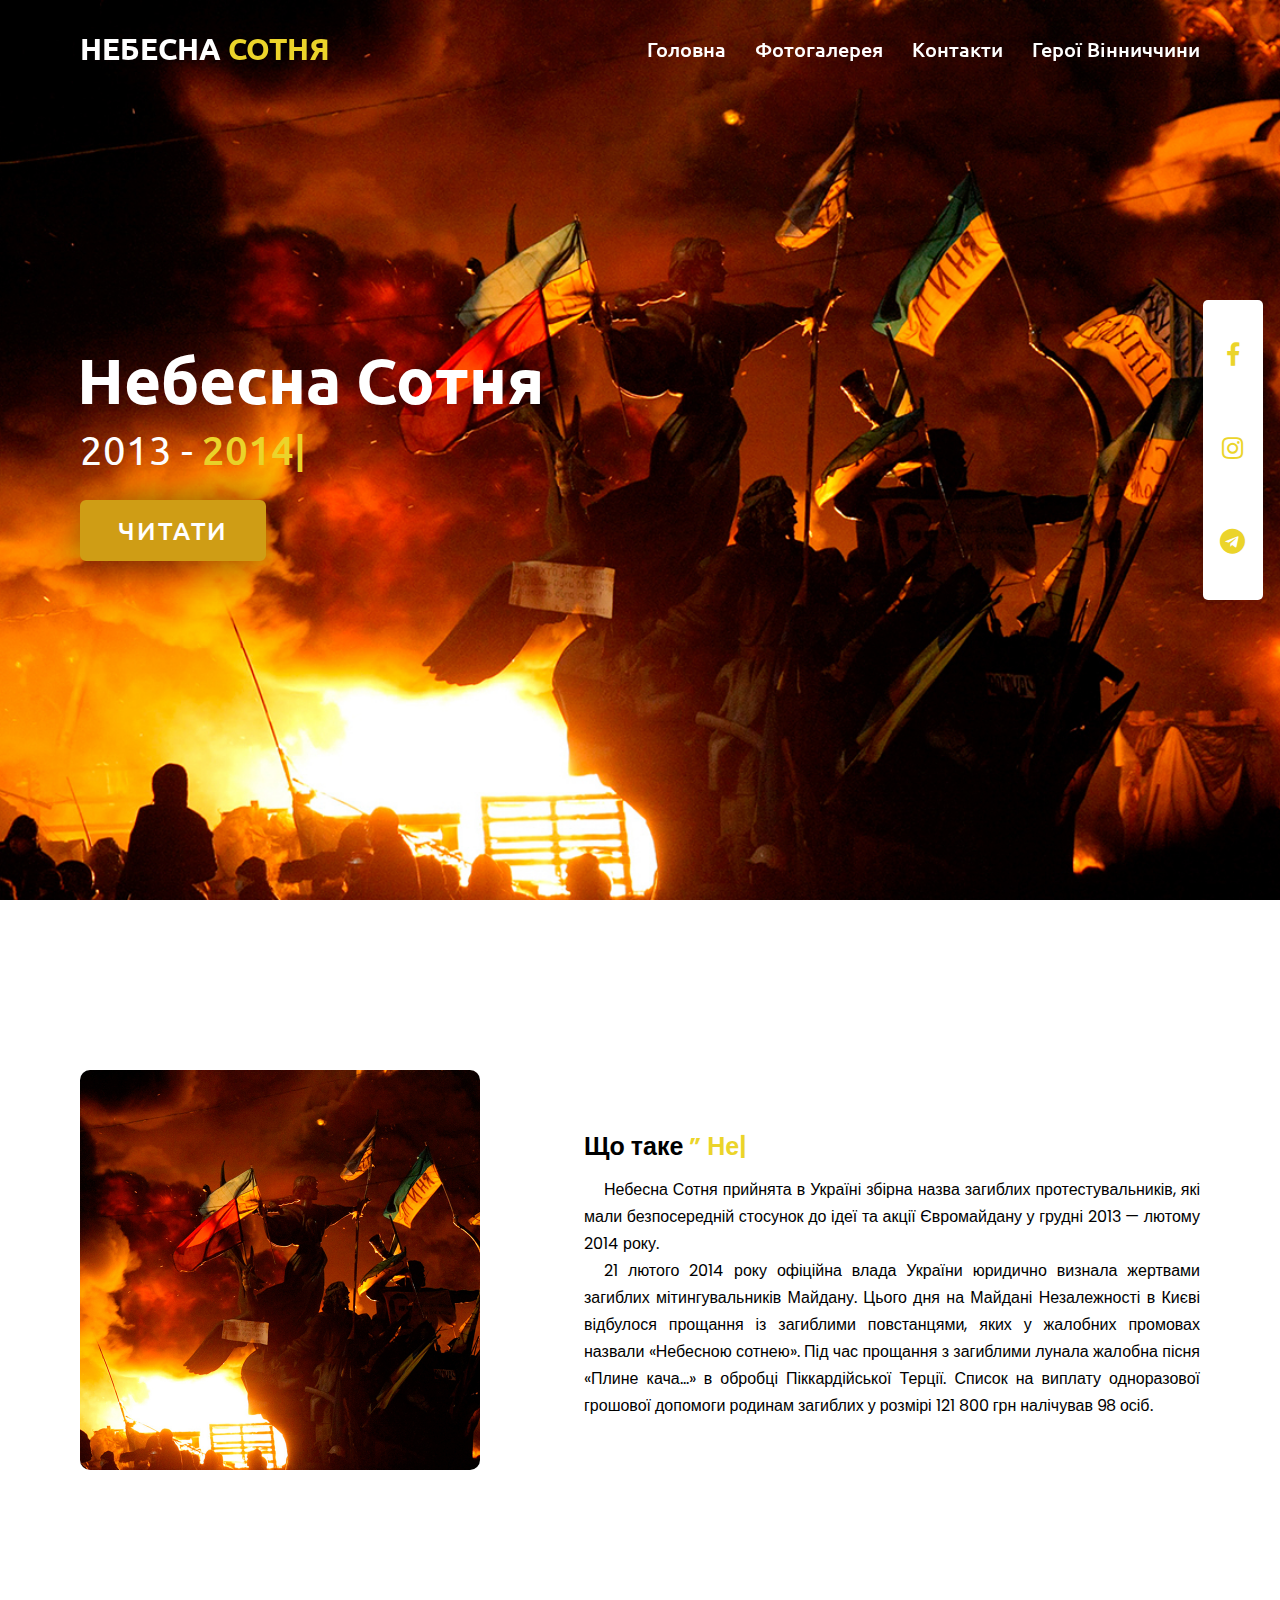
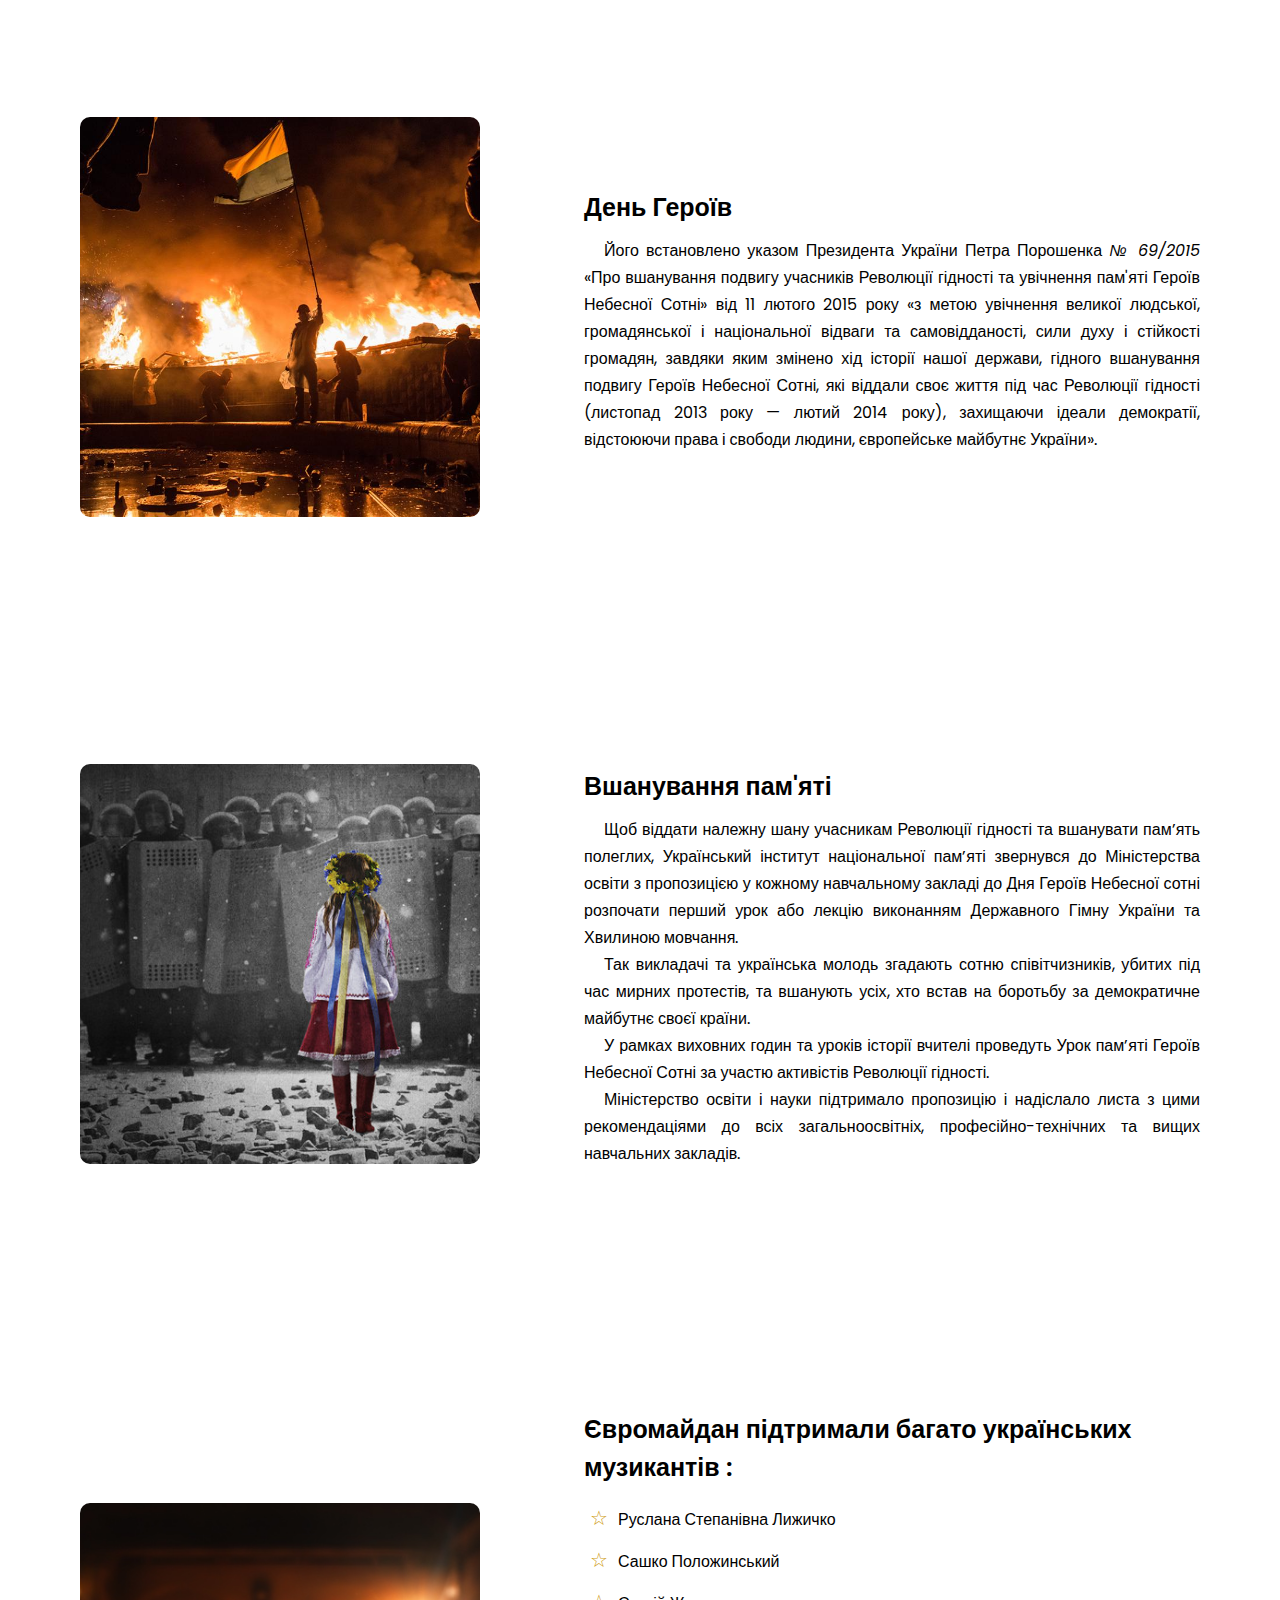
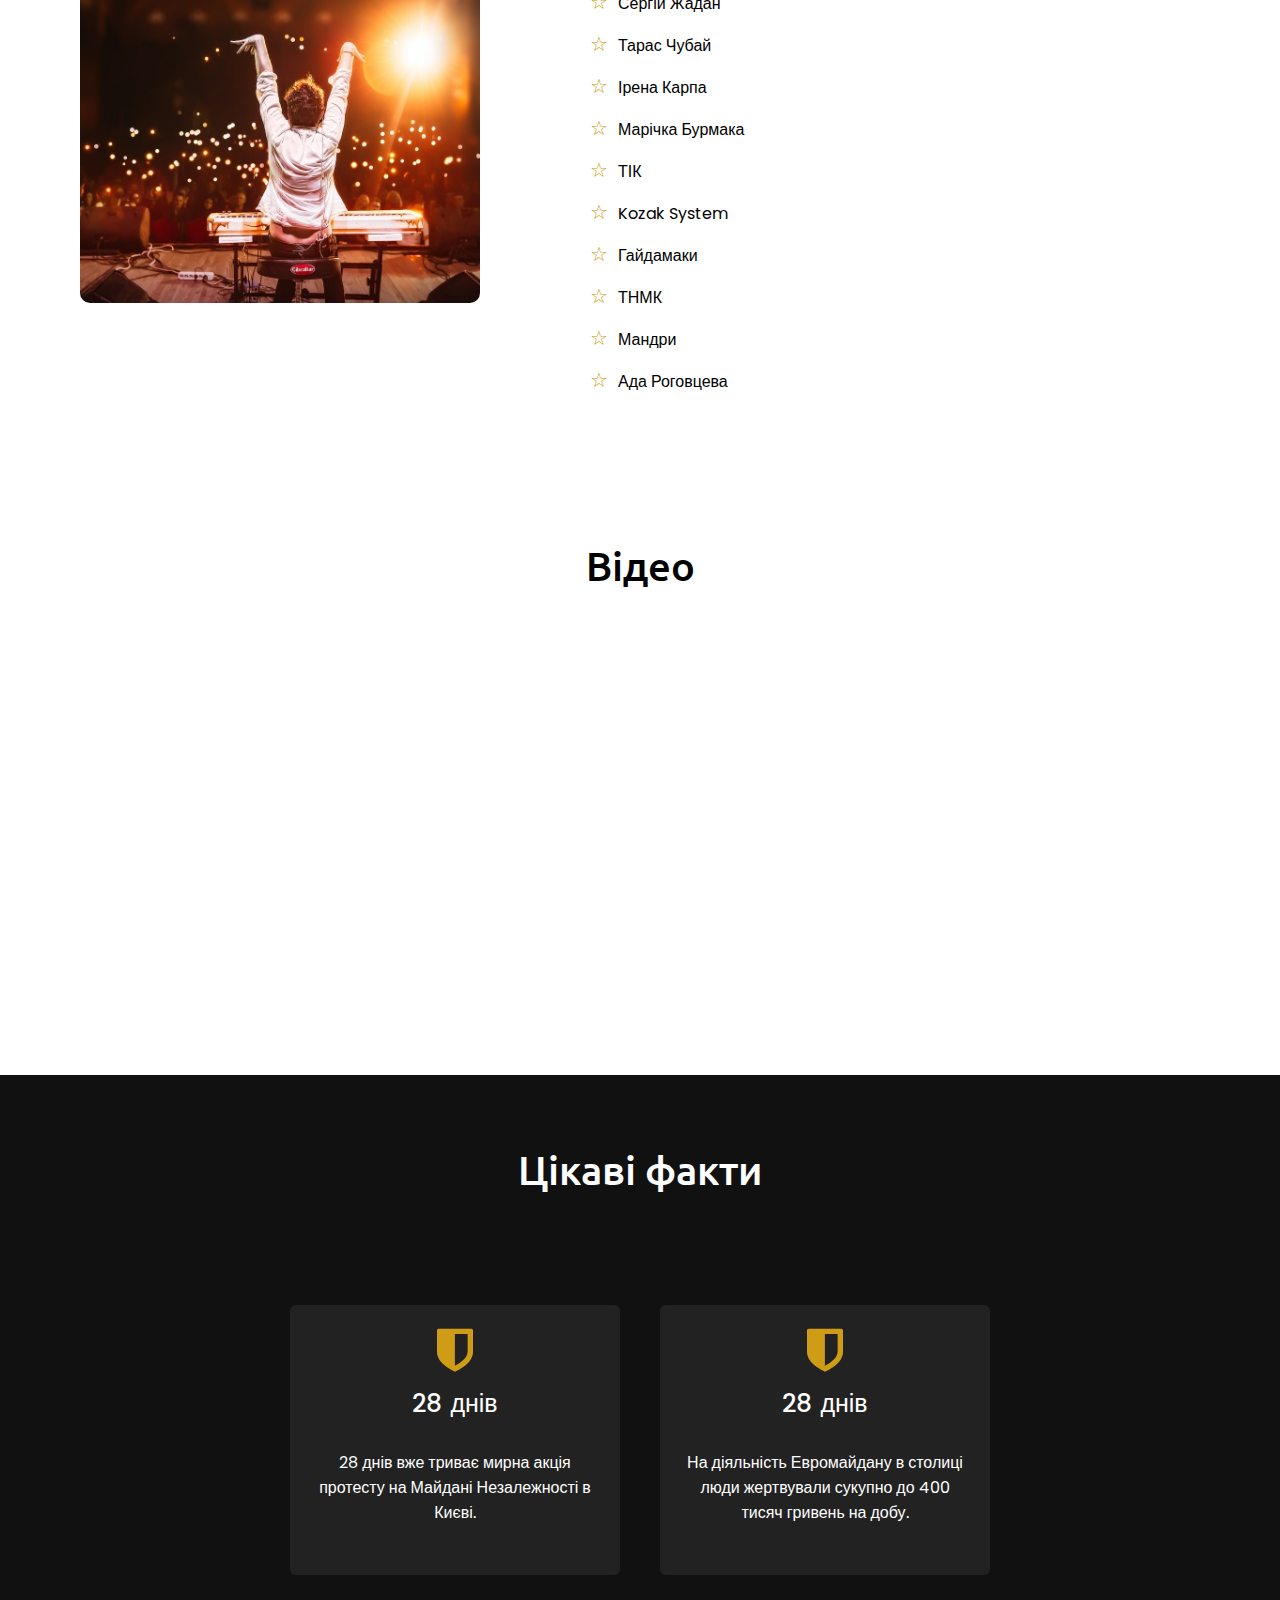
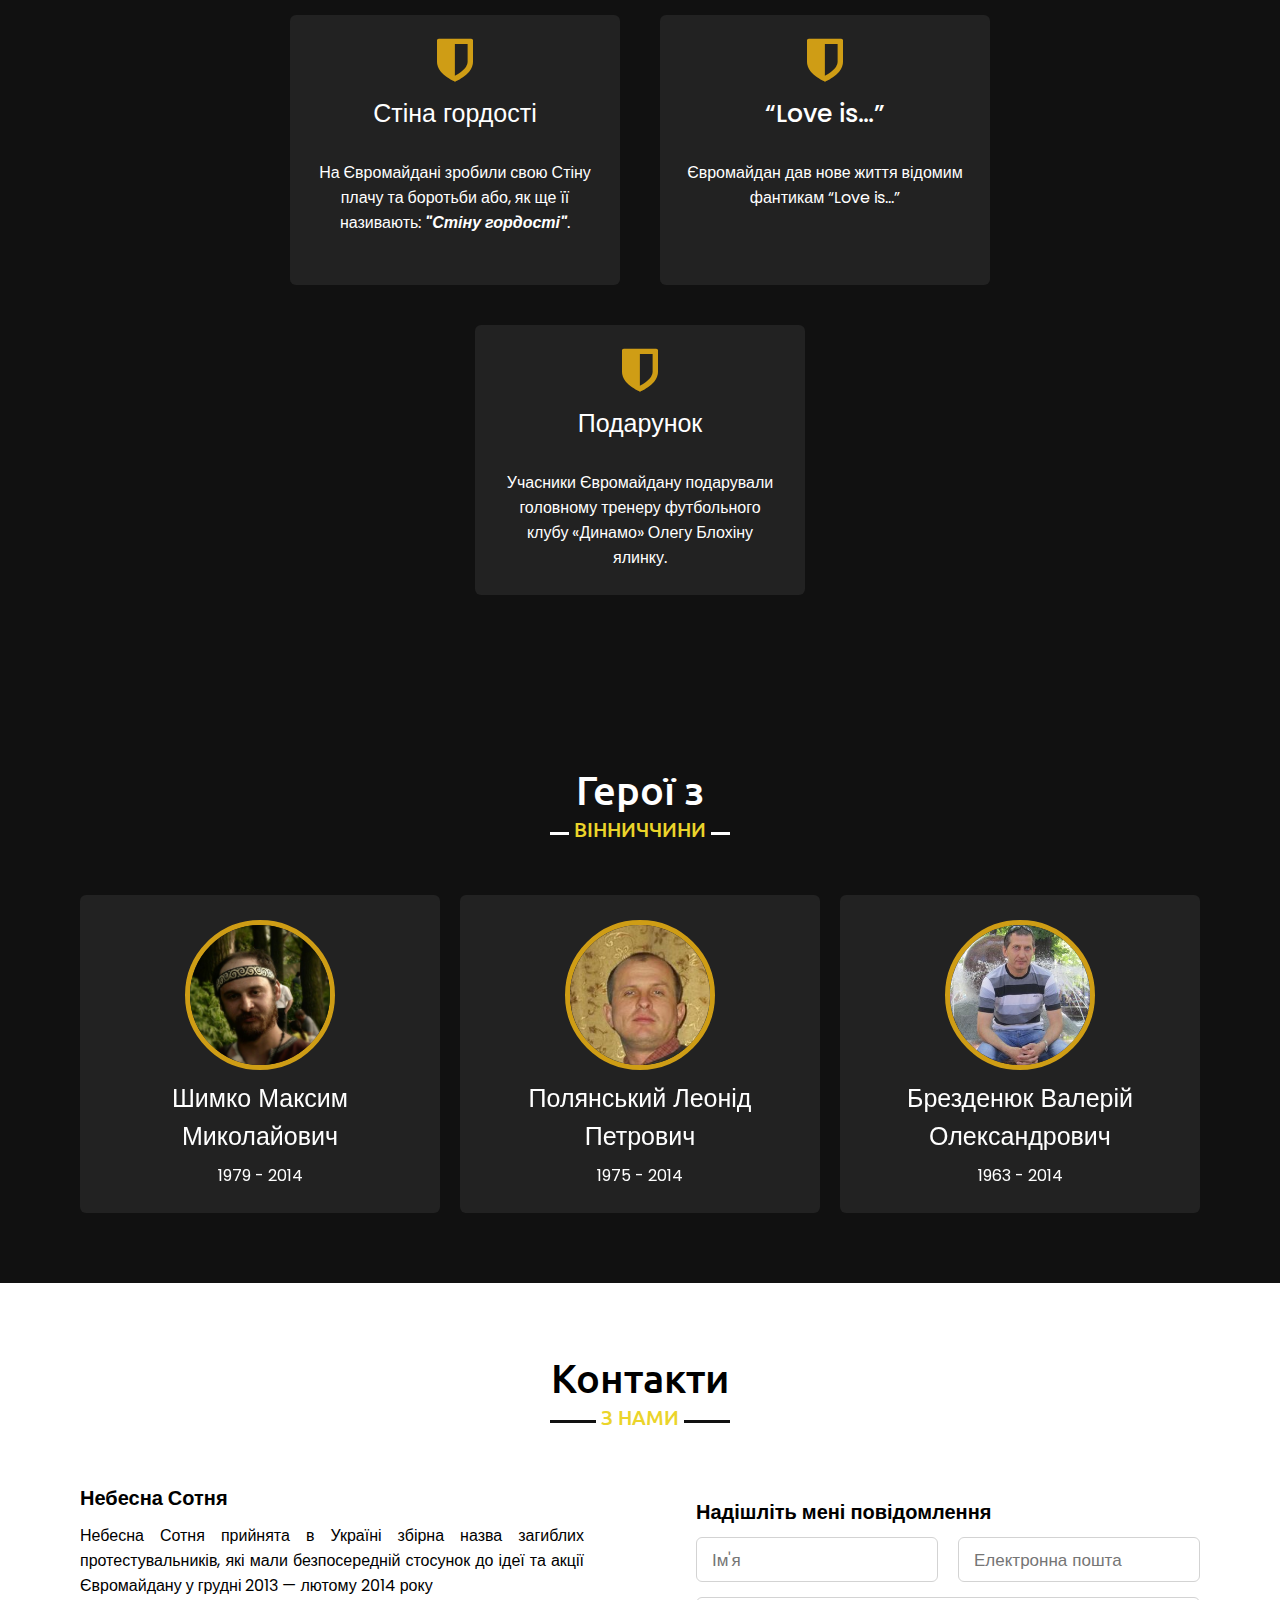
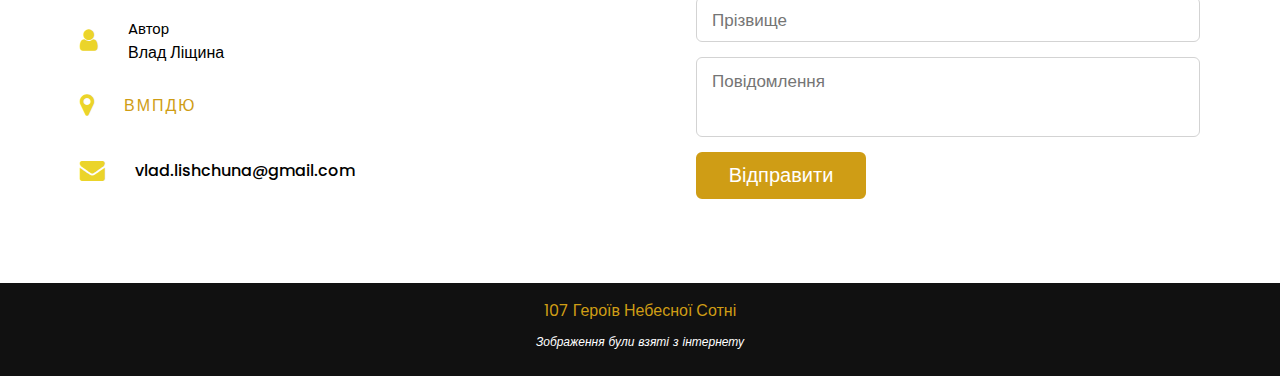
==== commit 94c1910c: "Update index.html" ====
--- a/index.html
+++ b/index.html
@@ -70,9 +70,7 @@
         <div class="max-width">
             <div class="about-content">
                 <div class="column left">
-                    <video class="item-vid" loop="loop" autoplay="" muted="">
-                        <source src="images/fon_anim.mp4" type="video/mp4" /> 
-                    </video>
+                    <img src="images/fonhead.jpg" alt=" Небесна Сотня прийнята в Україні збірна назва загиблих протестувальників.">
                 </div>
                 <div class="column right">
                     <div class="text"> Що таке  <span class="typing-2"></span></div>
--- a/css/style.css
+++ b/css/style.css
@@ -277,13 +277,6 @@
     border-radius: 10px;
 }
 
-.about .about-content .left .item-vid{
-    height: 400px;
-    width: 400px;
-
-    object-fit: cover;
-    border-radius: 10px;
-}
 .about .about-content .right{
     width: 55%;
 }
@@ -678,6 +671,10 @@
     .about{
     margin-top: 0;
     }
+     .img-item img {
+    filter: grayscale(0%);
+
+    }
 }
 @media  (max-width: 947px){
     .menu-btn{
@@ -750,10 +747,7 @@
         width: 100%;
         margin-bottom: 35px;
     }
-     .img-item img {
-    filter: grayscale(0%);
-
-    }
+    
 }
 
 @media (max-width: 690px) {
@@ -788,16 +782,7 @@
         width: 100%;
         height: auto;
     }
-    .about .about-content .item-vid {
-        margin: 5px;
-        width: 100%;
-        height: auto;
-    }
     .about .about-content .left > img {
-        width: 100%;
-        margin: 5%;
-    }
-    .about .about-content .left > .item-vid {
         width: 100%;
         margin: 5%;
     }
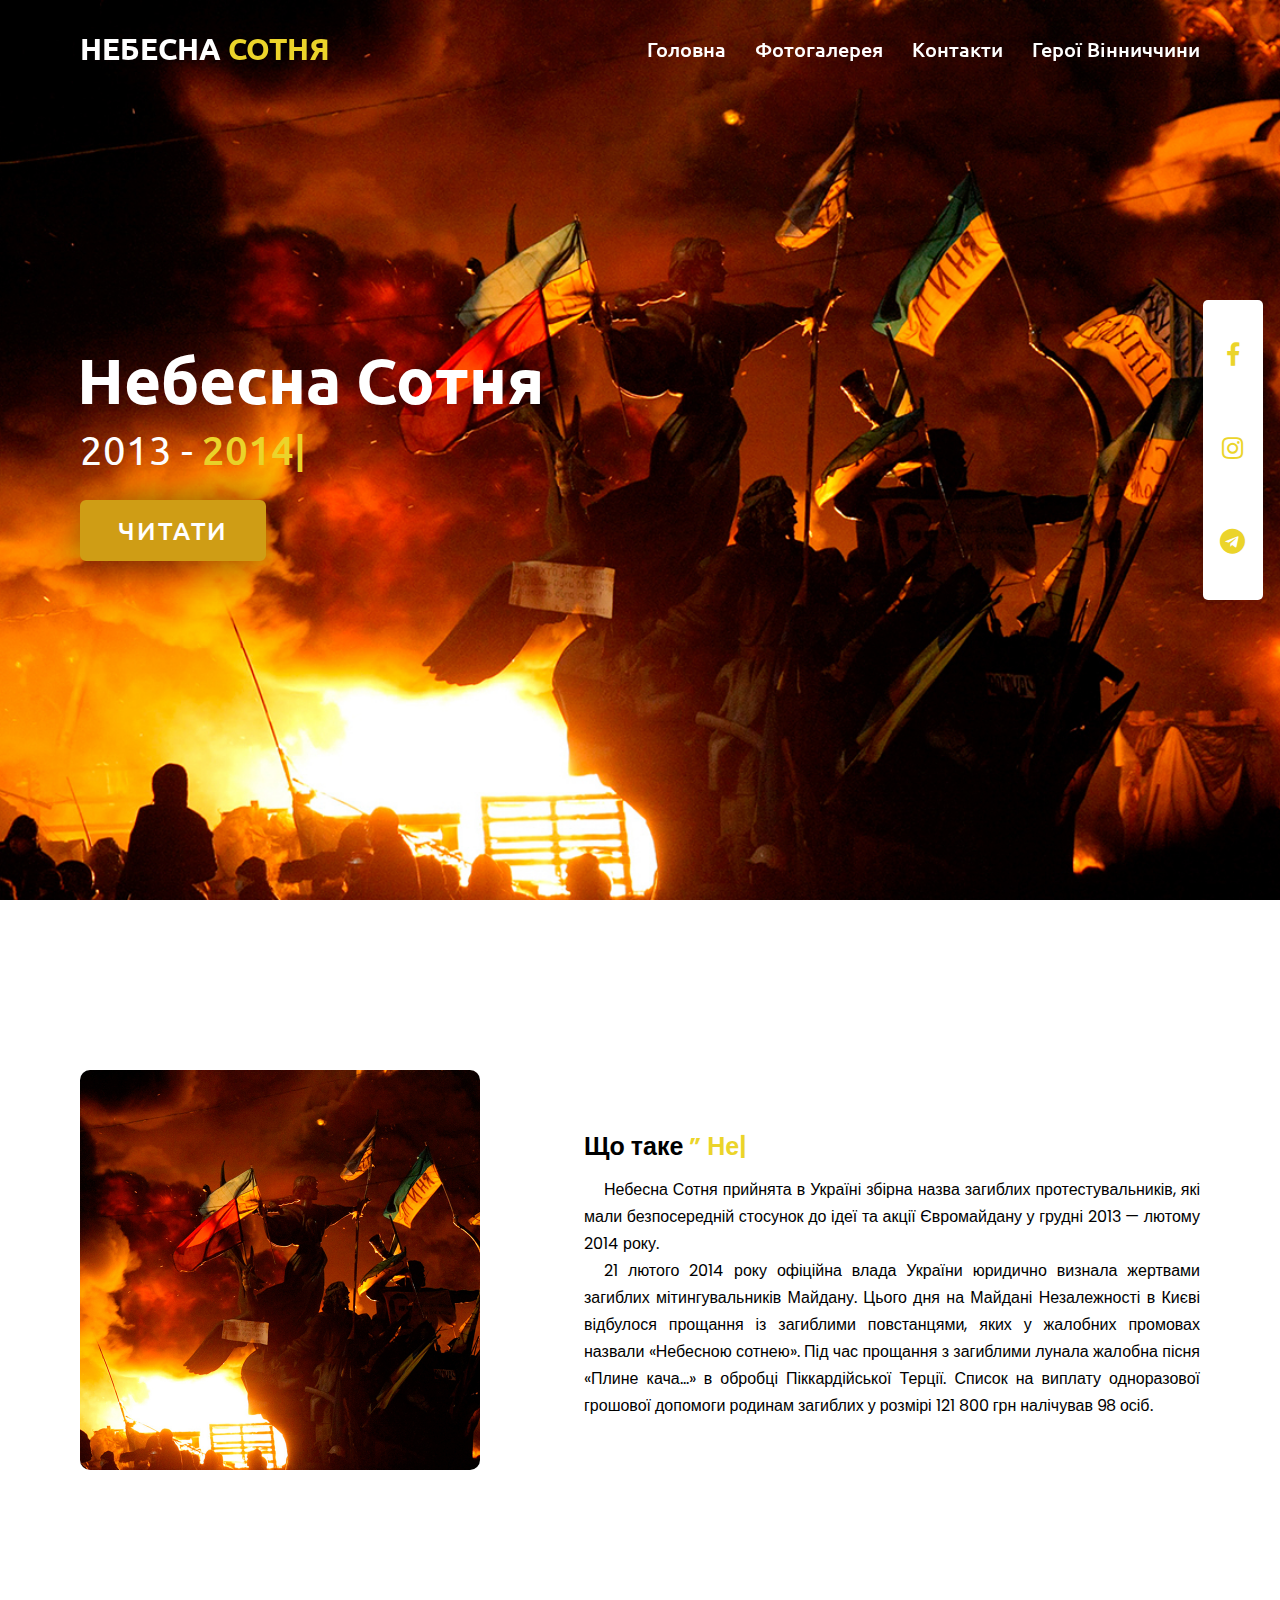
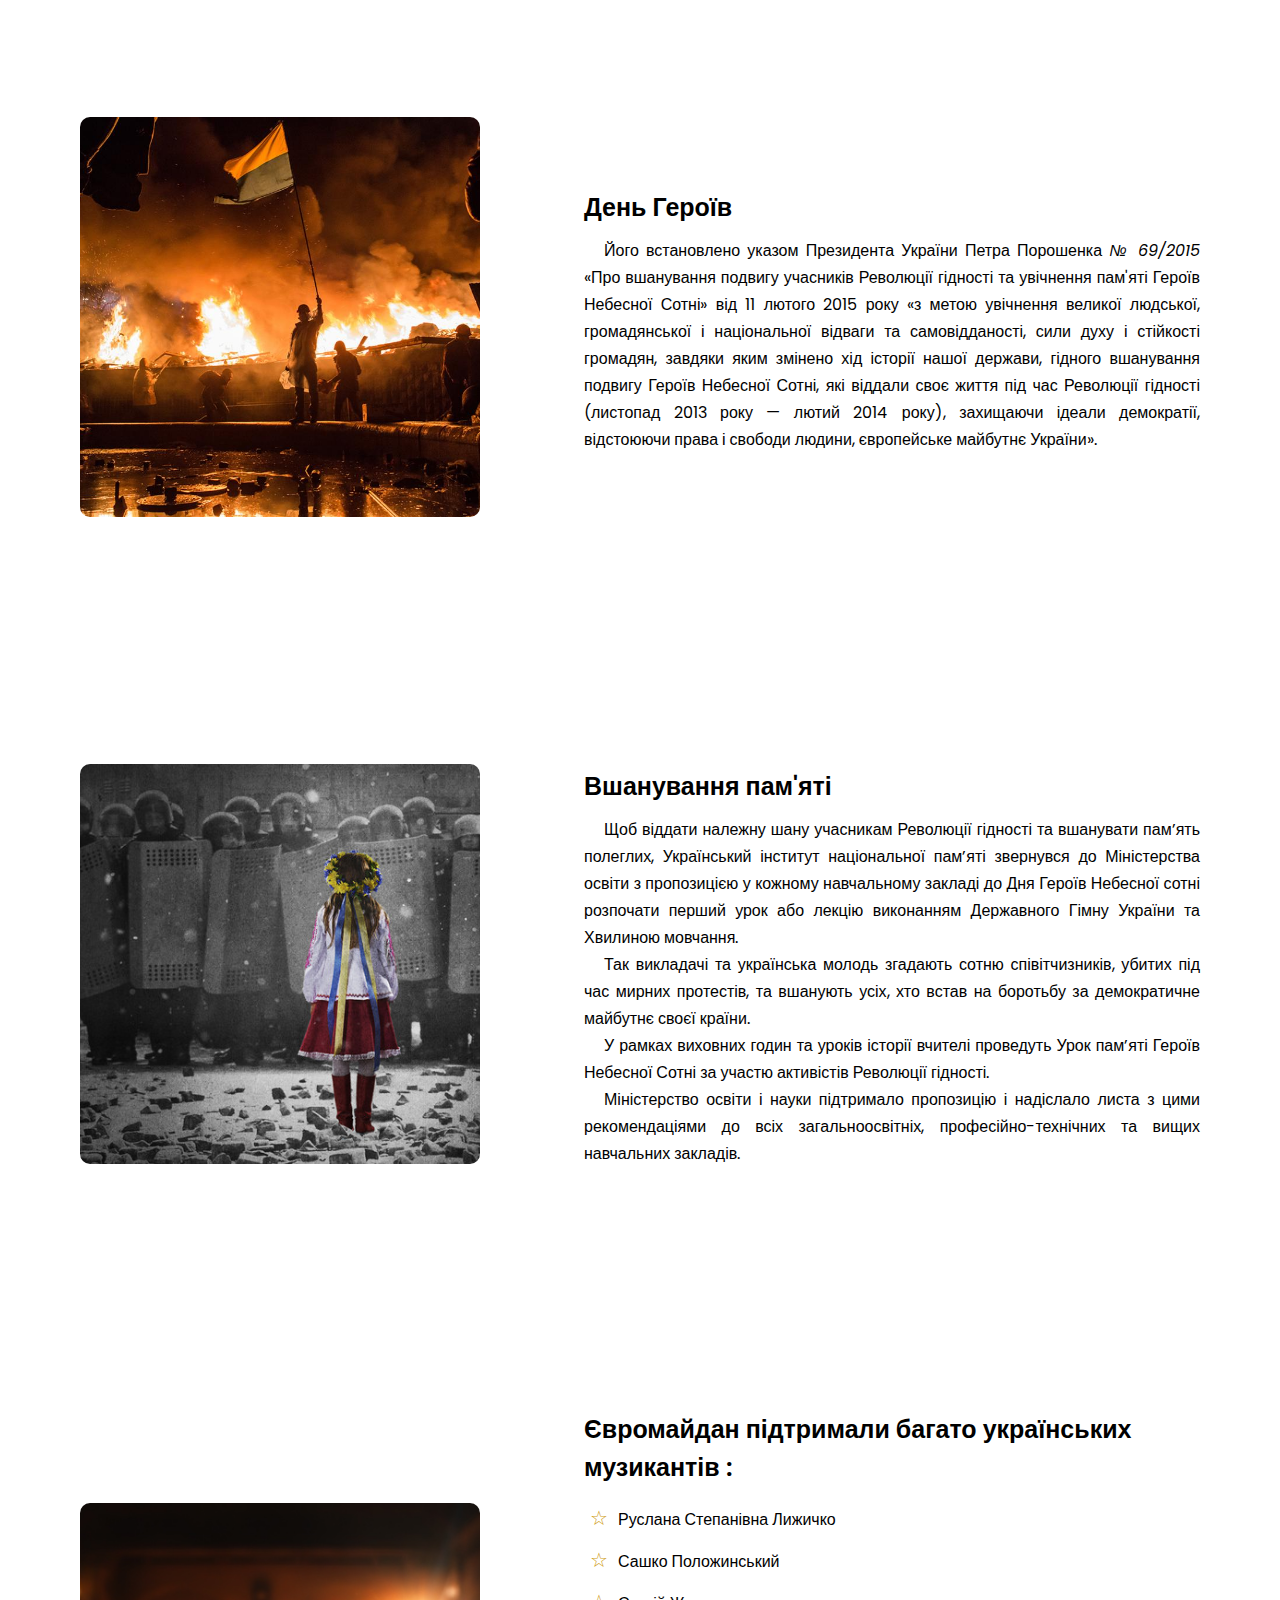
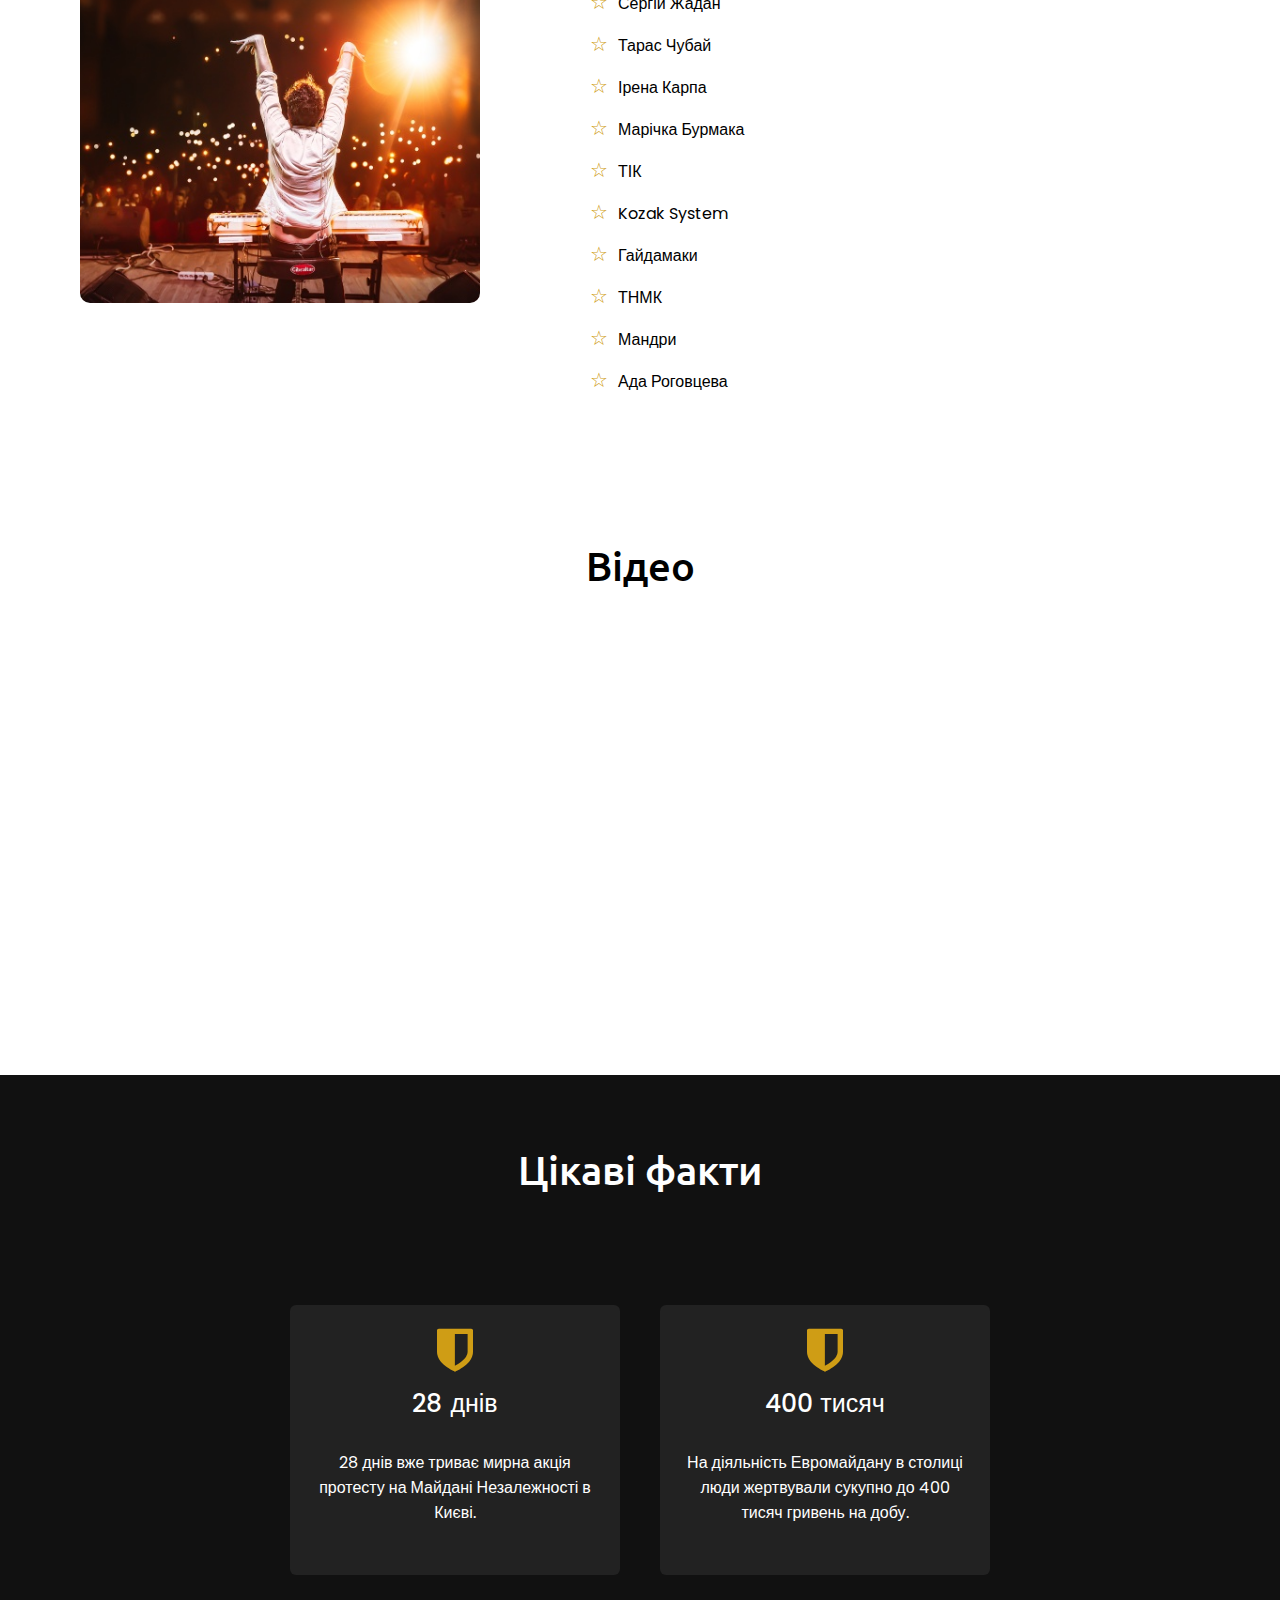
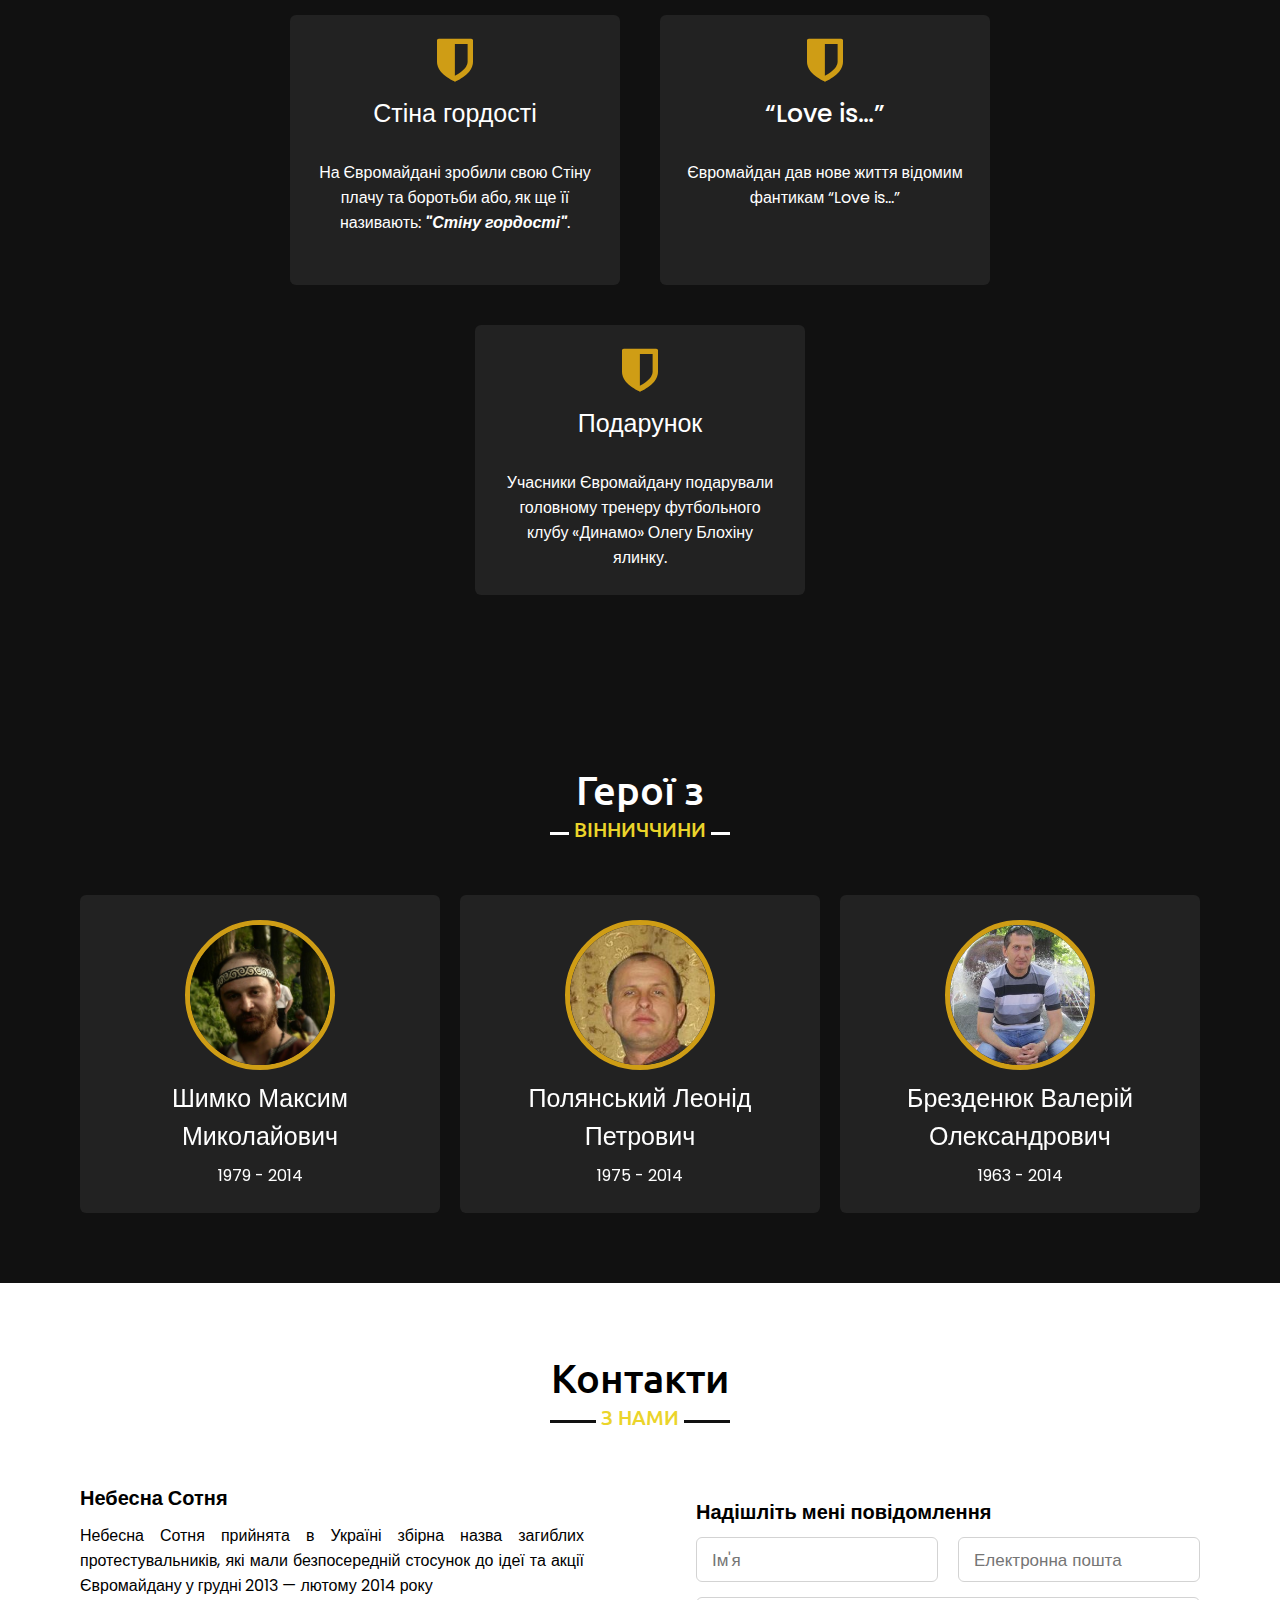
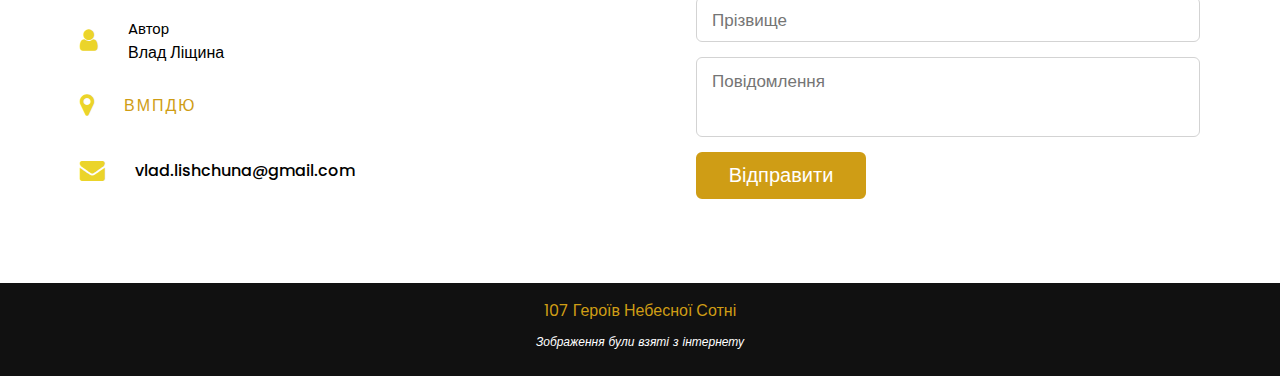
==== commit fb16c414: "Update index.html" ====
--- a/index.html
+++ b/index.html
@@ -203,7 +203,7 @@
                 <div class="card">
                     <div class="box">
                         <i class="fa fa-shield" aria-hidden="true"></i>
-                        <div class="text">28 днів</div>
+                        <div class="text">400 тисяч</div>
                         <p>На діяльність Евромайдану в столиці люди жертвували сукупно до 400 тисяч гривень на добу.</p>
                     </div>
                 </div>
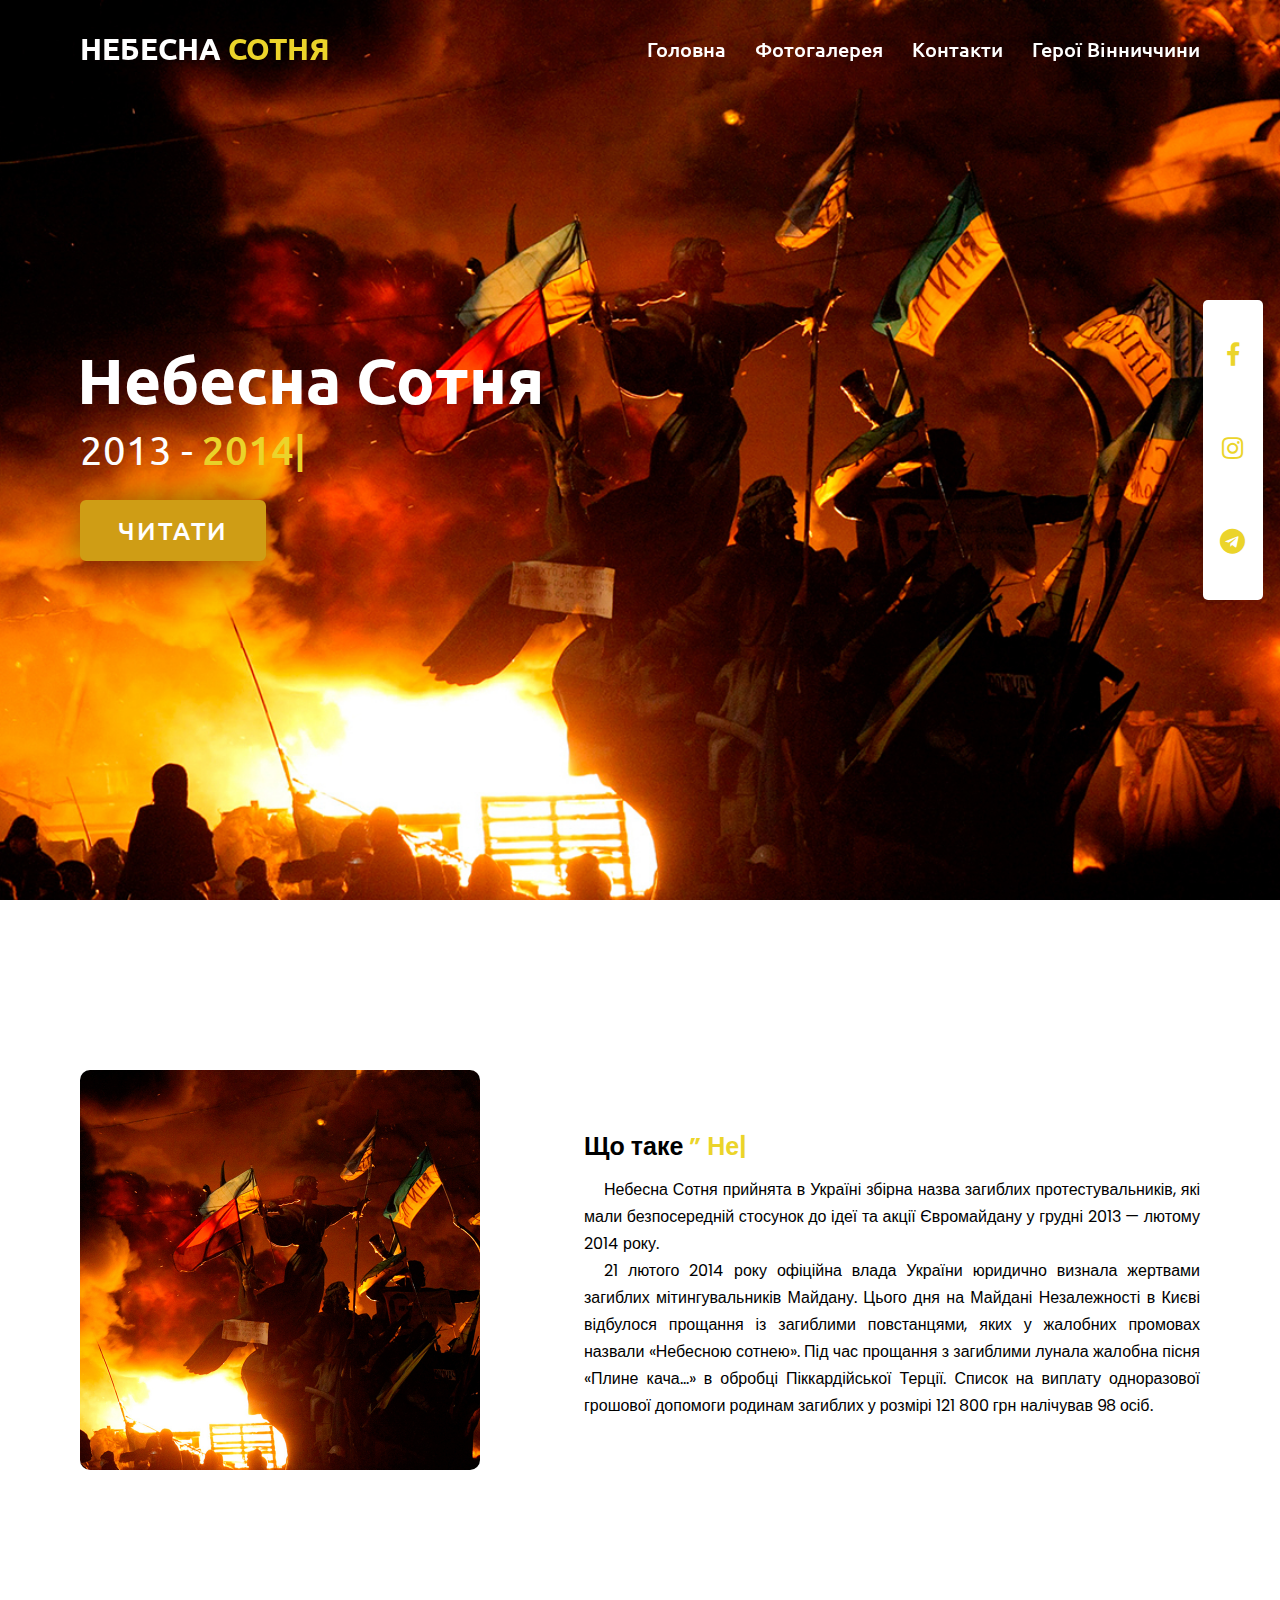
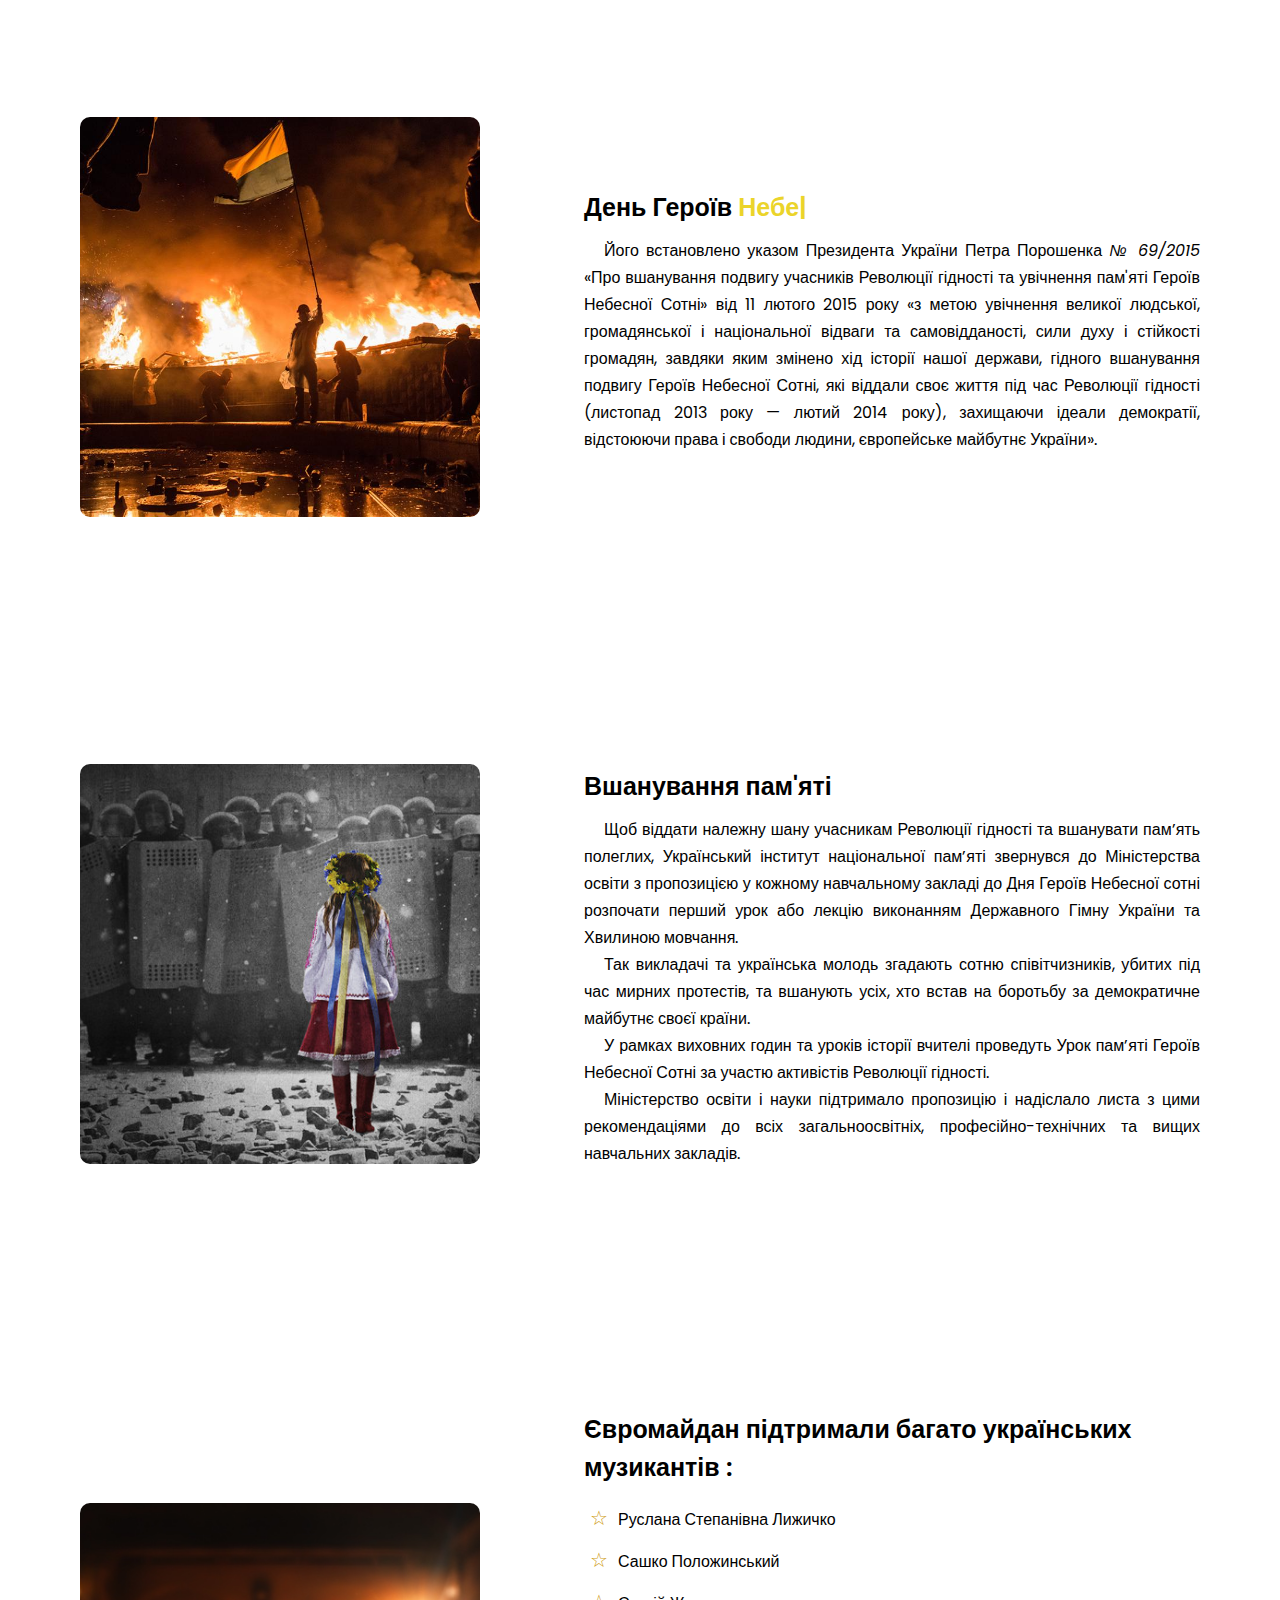
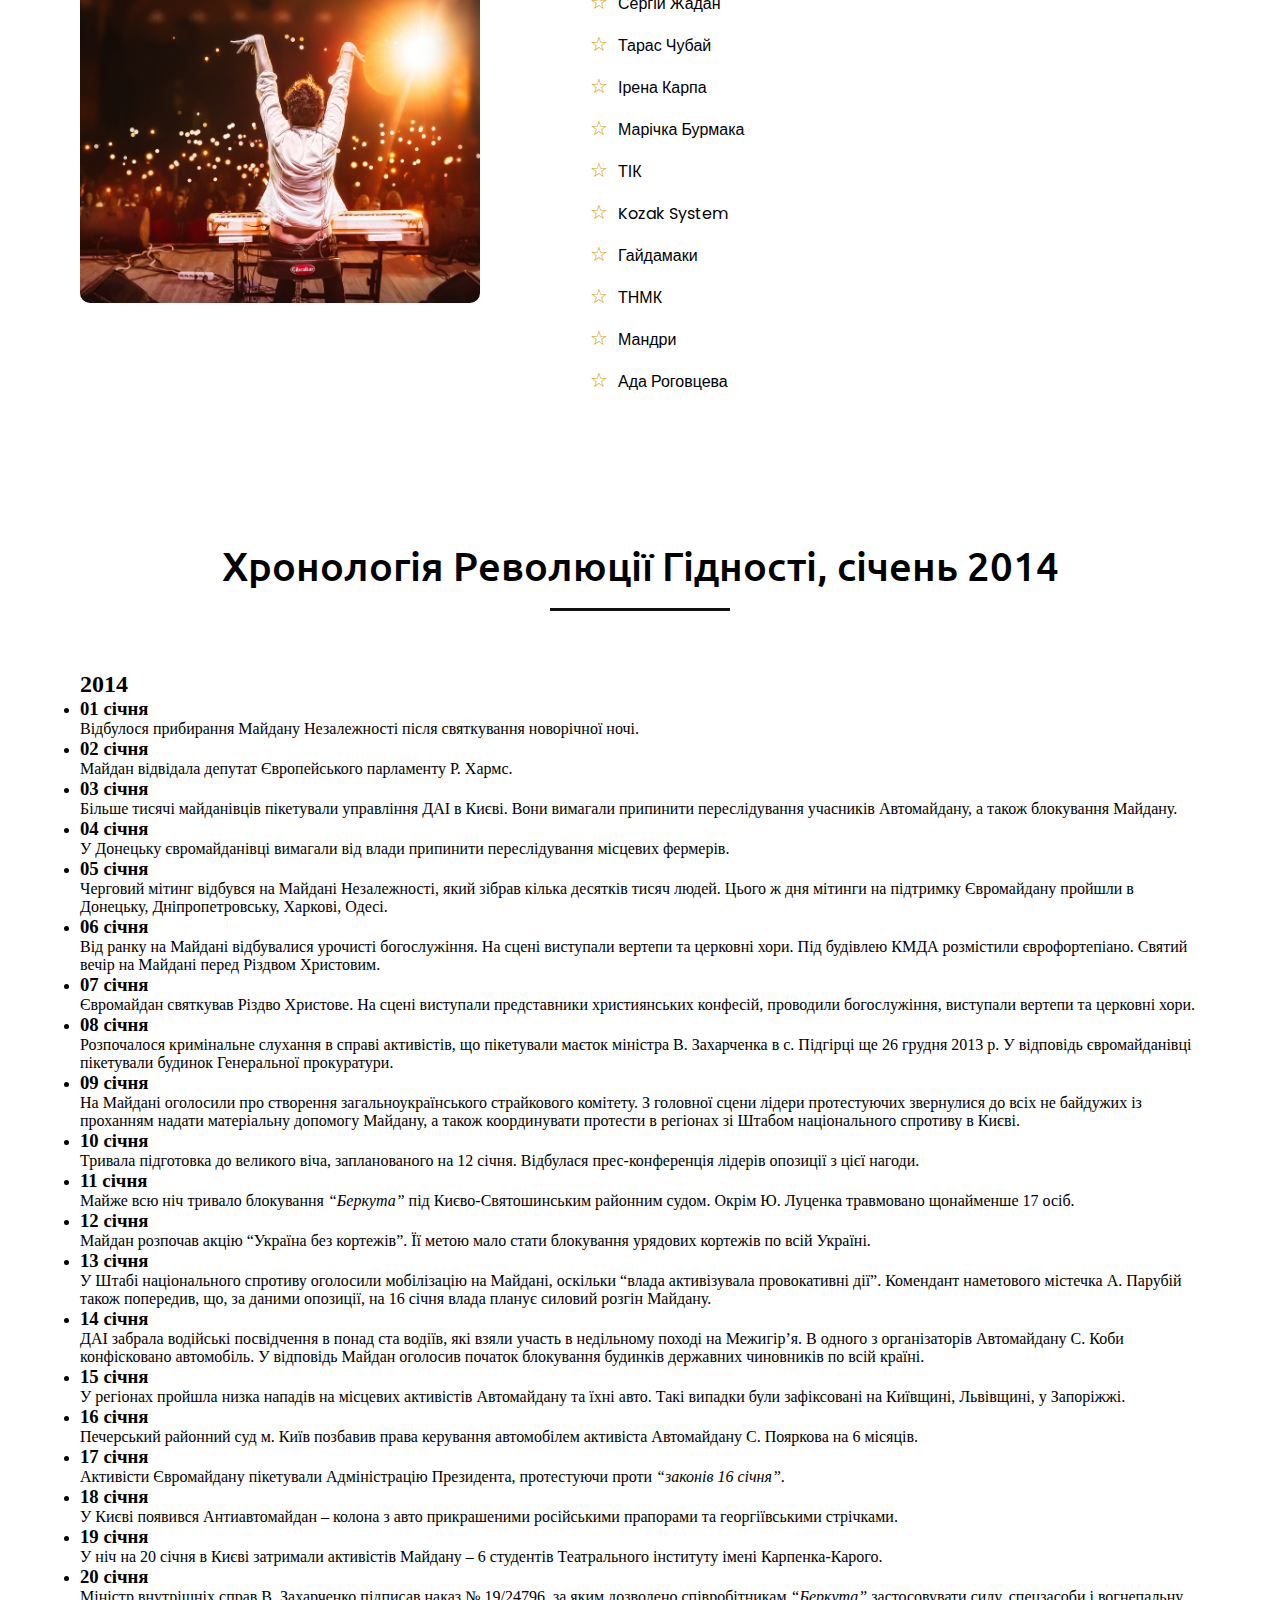
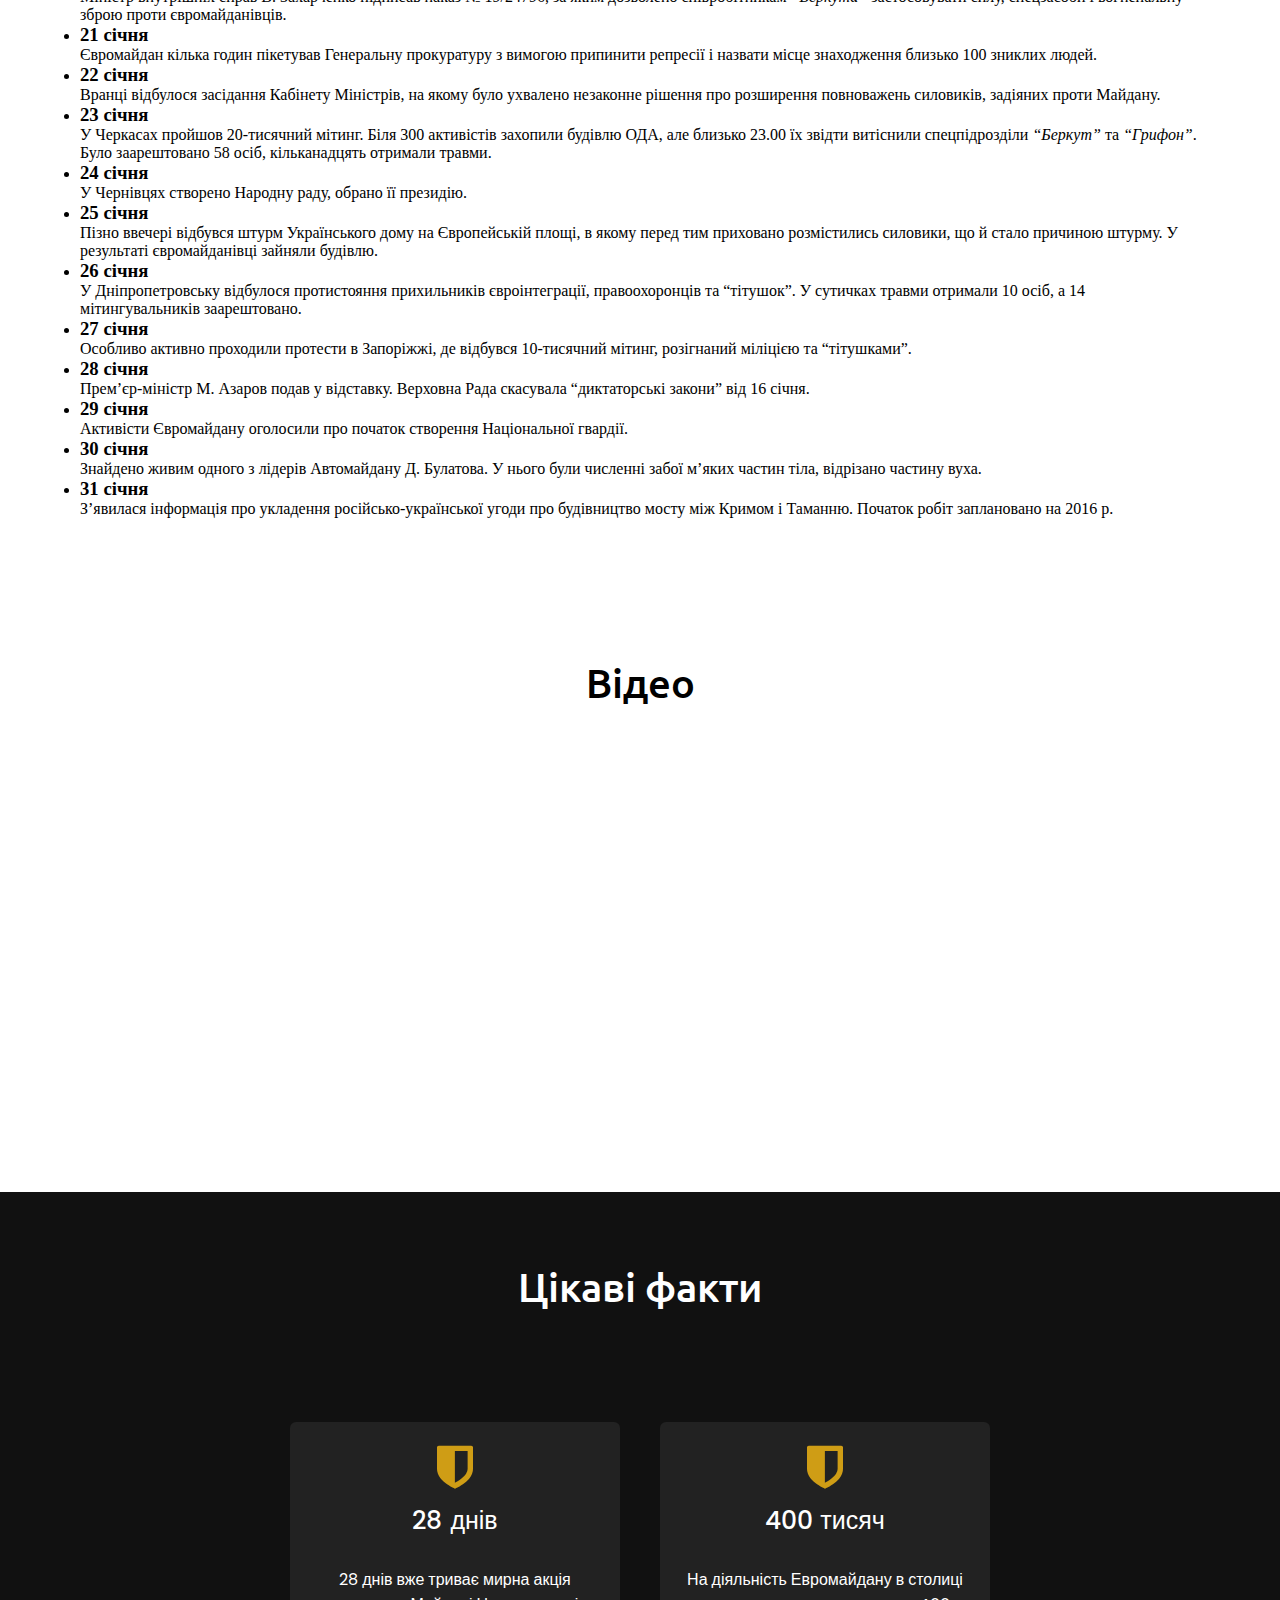
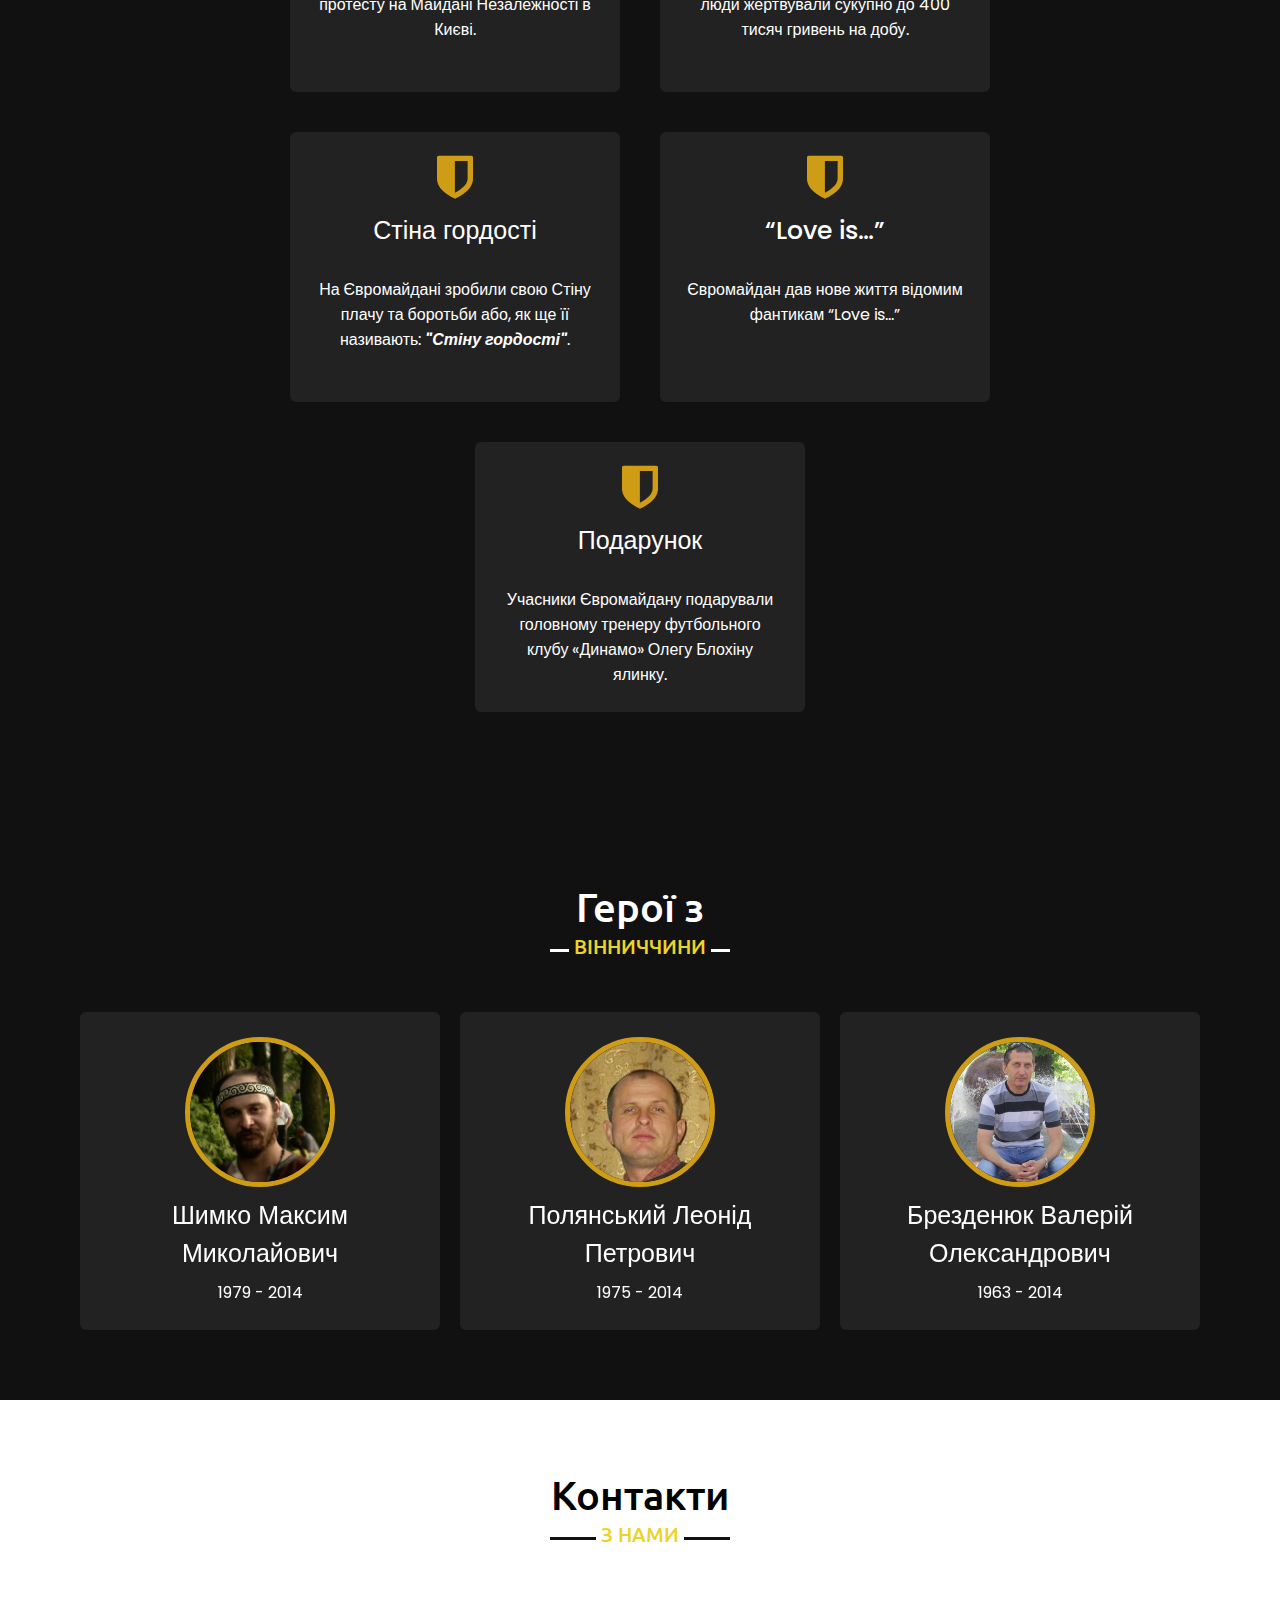
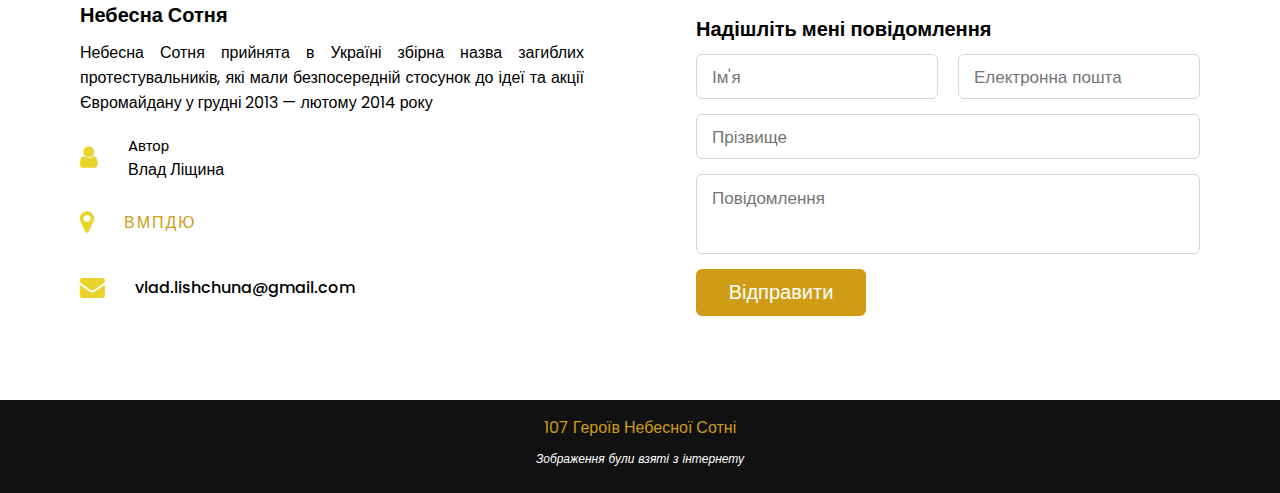
==== commit 3afa570d: "Update index.html" ====
--- a/index.html
+++ b/index.html
@@ -172,6 +172,146 @@
         </div>
     </section>
     
+     <section class="timelinel-con">
+        <div class="max-width">
+            <div class="container">
+                <h1 class="title">Хронологія Революції Гідності, січень 2014</h1>
+              <div class="timeline">
+                <h2>2014</h2>
+                
+                <ul>
+                  <li>
+                    <h3><span>01</span> січня</h3>
+                    <p>Відбулося прибирання Майдану Незалежності після святкування новорічної ночі.</p>
+                  </li>
+                  <li>
+                    <h3><span>02</span> січня</h3>
+                    <p>Майдан відвідала депутат Європейського парламенту Р. Хармс.</p>
+                  </li>
+                  <li>
+                    <h3><span>03</span> січня</h3>
+                    <p>Більше тисячі майданівців пікетували управління ДАІ в Києві. Вони вимагали припинити переслідування учасників Автомайдану, а також блокування Майдану.</p>
+                  </li>
+                  <li>
+                    <h3><span>04</span> січня</h3>
+                    <p>У Донецьку євромайданівці вимагали від влади припинити переслідування місцевих фермерів.</p>
+                  </li>
+                  <li>
+                    <h3><span>05</span> січня</h3>
+                    <p>Черговий мітинг відбувся на Майдані Незалежності, який зібрав кілька десятків тисяч людей. Цього ж дня мітинги на підтримку Євромайдану пройшли в Донецьку, Дніпропетровську, Харкові, Одесі.</p>
+                  </li>
+                  <li>
+                    <h3><span>06</span> січня</h3>
+                    <p>Від ранку на Майдані відбувалися урочисті богослужіння. На сцені виступали вертепи та церковні хори. Під будівлею КМДА розмістили єврофортепіано. Святий вечір на Майдані перед Різдвом Христовим.</p>
+                  </li>
+                  <li>
+                    <h3><span>07</span> січня</h3>
+                    <p>Євромайдан святкував Різдво Христове. На сцені виступали представники християнських конфесій, проводили богослужіння, виступали вертепи та церковні хори.</p>
+                  </li>
+                  <li>
+                    <h3><span>08</span> січня</h3>
+                    <p>Розпочалося кримінальне слухання в справі активістів, що пікетували маєток міністра В. Захарченка в с. Підгірці ще 26 грудня 2013 р. У відповідь євромайданівці пікетували будинок Генеральної прокуратури.</p>
+                  </li>
+                  <li>
+                    <h3><span>09</span> січня</h3>
+                    <p>На Майдані оголосили про створення загальноукраїнського страйкового комітету. З головної сцени лідери протестуючих звернулися до всіх не байдужих із проханням надати матеріальну допомогу Майдану, а також координувати протести в регіонах зі Штабом національного спротиву в Києві.</p>
+                  </li>
+                  <li>
+                    <h3><span>10</span> січня</h3>
+                    <p>Тривала підготовка до великого віча, запланованого на 12 січня. Відбулася прес-конференція лідерів опозиції з цієї нагоди.</p>
+                  </li>
+                  <li>
+                    <h3><span>11</span> січня</h3>
+                    <p>Майже всю ніч тривало блокування <em>“Беркута”</em> під Києво-Святошинським районним судом. Окрім Ю. Луценка травмовано щонайменше 17 осіб.</p>
+                  </li>
+                  <li>
+                    <h3><span>12</span> січня</h3>
+                    <p>Майдан розпочав акцію “Україна без кортежів”. Її метою мало стати блокування урядових кортежів по всій Україні.</p>
+                  </li>
+                  <li>
+                    <h3><span>13</span> січня</h3>
+                    <p>У Штабі національного спротиву оголосили мобілізацію на Майдані, оскільки “влада активізувала провокативні дії”. Комендант наметового містечка А. Парубій також попередив, що, за даними опозиції, на 16 січня влада планує силовий розгін Майдану.</p>
+                  </li>
+                  <li>
+                    <h3><span>14</span> січня</h3>
+                    <p>ДАІ забрала водійські посвідчення в понад ста водіїв, які взяли участь в недільному поході на Межигір’я. В одного з організаторів Автомайдану С. Коби конфісковано автомобіль. У відповідь Майдан оголосив початок блокування будинків державних чиновників по всій країні.</p>
+                  </li>
+                  <li>
+                    <h3><span>15</span> січня</h3>
+                    <p>У регіонах пройшла низка нападів на місцевих активістів Автомайдану та їхні авто. Такі випадки були зафіксовані на Київщині, Львівщині, у Запоріжжі.</p>
+                  </li>
+                  <li>
+                    <h3><span>16</span> січня</h3>
+                    <p>Печерський районний суд м. Київ позбавив права керування автомобілем активіста Автомайдану С. Пояркова на 6 місяців.</p>
+                  </li>
+                  <li>
+                    <h3><span>17</span> січня</h3>
+                    <p>Активісти Євромайдану пікетували Адміністрацію Президента, протестуючи проти <em>“законів 16 січня”</em>.</p>
+                  </li>
+                  <li>
+                    <h3><span>18</span> січня</h3>
+                    <p>У Києві появився Антиавтомайдан – колона з авто прикрашеними російськими прапорами та георгіївськими стрічками.</p>
+                  </li>
+                  <li>
+                    <h3><span>19</span> січня</h3>
+                    <p>У ніч на 20 січня в Києві затримали активістів Майдану – 6 студентів Театрального інституту імені Карпенка-Карого.</p>
+                  </li>
+                  <li>
+                    <h3><span>20</span> січня</h3>
+                    <p>Міністр внутрішніх справ В. Захарченко підписав наказ № 19/24796, за яким дозволено співробітникам <em>“Беркута”</em> застосовувати силу, спецзасоби і вогнепальну зброю проти євромайданівців. </p>
+                  </li>
+                  <li>
+                    <h3><span>21</span> січня</h3>
+                    <p>Євромайдан кілька годин пікетував Генеральну прокуратуру з вимогою припинити репресії і назвати місце знаходження близько 100 зниклих людей.</p>
+                  </li>
+                  <li>
+                    <h3><span>22</span> січня</h3>
+                    <p>Вранці відбулося засідання Кабінету Міністрів, на якому було ухвалено незаконне рішення про розширення повноважень силовиків, задіяних проти Майдану. </p>
+                  </li>
+                  <li>
+                    <h3><span>23</span> січня</h3>
+                    <p>У Черкасах пройшов 20-тисячний мітинг. Біля 300 активістів захопили будівлю ОДА, але близько 23.00 їх звідти витіснили спецпідрозділи <em>“Беркут”</em> та <em>“Грифон”</em>. Було заарештовано 58 осіб, кільканадцять отримали травми.</p>
+                  </li>
+                  <li>
+                    <h3><span>24</span> січня</h3>
+                    <p>У Чернівцях створено Народну раду, обрано її президію.</p>
+                  </li>
+                  <li>
+                    <h3><span>25</span> січня</h3>
+                    <p>Пізно ввечері відбувся штурм Українського дому на Європейській площі, в якому перед тим приховано розмістились силовики, що й стало причиною штурму. У результаті євромайданівці зайняли будівлю.</p>
+                  </li>
+                  <li>
+                    <h3><span>26</span> січня</h3>
+                    <p>У Дніпропетровську відбулося протистояння прихильників євроінтеграції, правоохоронців та “тітушок”. У сутичках травми отримали 10 осіб, а 14 мітингувальників заарештовано.</p>
+                  </li>
+                  <li>
+                    <h3><span>27</span> січня</h3>
+                    <p>
+                    Особливо активно проходили протести в Запоріжжі, де відбувся 10-тисячний мітинг, розігнаний міліцією та “тітушками”.
+                </p>
+                  </li>
+                  <li>
+                    <h3><span>28</span> січня</h3>
+                    <p>Прем’єр-міністр М. Азаров подав у відставку. Верховна Рада скасувала “диктаторські закони” від 16 січня.</p>
+                  </li>
+                  <li>
+                    <h3><span>29</span> січня</h3>
+                    <p>Активісти Євромайдану оголосили про початок створення Національної гвардії.</p>
+                  </li>
+                  <li>
+                    <h3><span>30</span> січня</h3>
+                    <p>Знайдено живим одного з лідерів Автомайдану Д. Булатова. У нього були численні забої м’яких частин тіла, відрізано частину вуха.</p>
+                  </li>
+                  <li>
+                    <h3><span>31</span> січня</h3>
+                    <p>З’явилася інформація про укладення російсько-української угоди про будівництво мосту між Кримом і Таманню. Початок робіт заплановано на 2016 р.</p>
+                  </li>
+                </ul>
+              </div>
+            </div>
+        </div>
+    </section>   
+            
     <section class="video">
         <div class="max-width">
             <h2 class="title-card">Відео</h2>
--- a/css/style.css
+++ b/css/style.css
@@ -682,12 +682,12 @@
         z-index: 999;
     }
     .menu_con{
-        margin: auto;
-        padding: auto;
+       margin-top: 50px;
     }
     .menu-btn i.active:before{
         content: "\f00d";
     }
+
     .navbar .menu{
         position: fixed;
         height: 100vh;
@@ -695,7 +695,8 @@
         left: -100%;
         top: 0;
         background: #111;
-        text-align: center;        
+        text-align: center;  
+        padding:25% 0 ; 
         transition: all 0.3s ease;
     }
     .mune_box{
@@ -704,7 +705,6 @@
     }
     .navbar .menu.active{
         left: 0;
-        padding-top: 25%; 
     }
     .navbar .menu li{
         display: block;
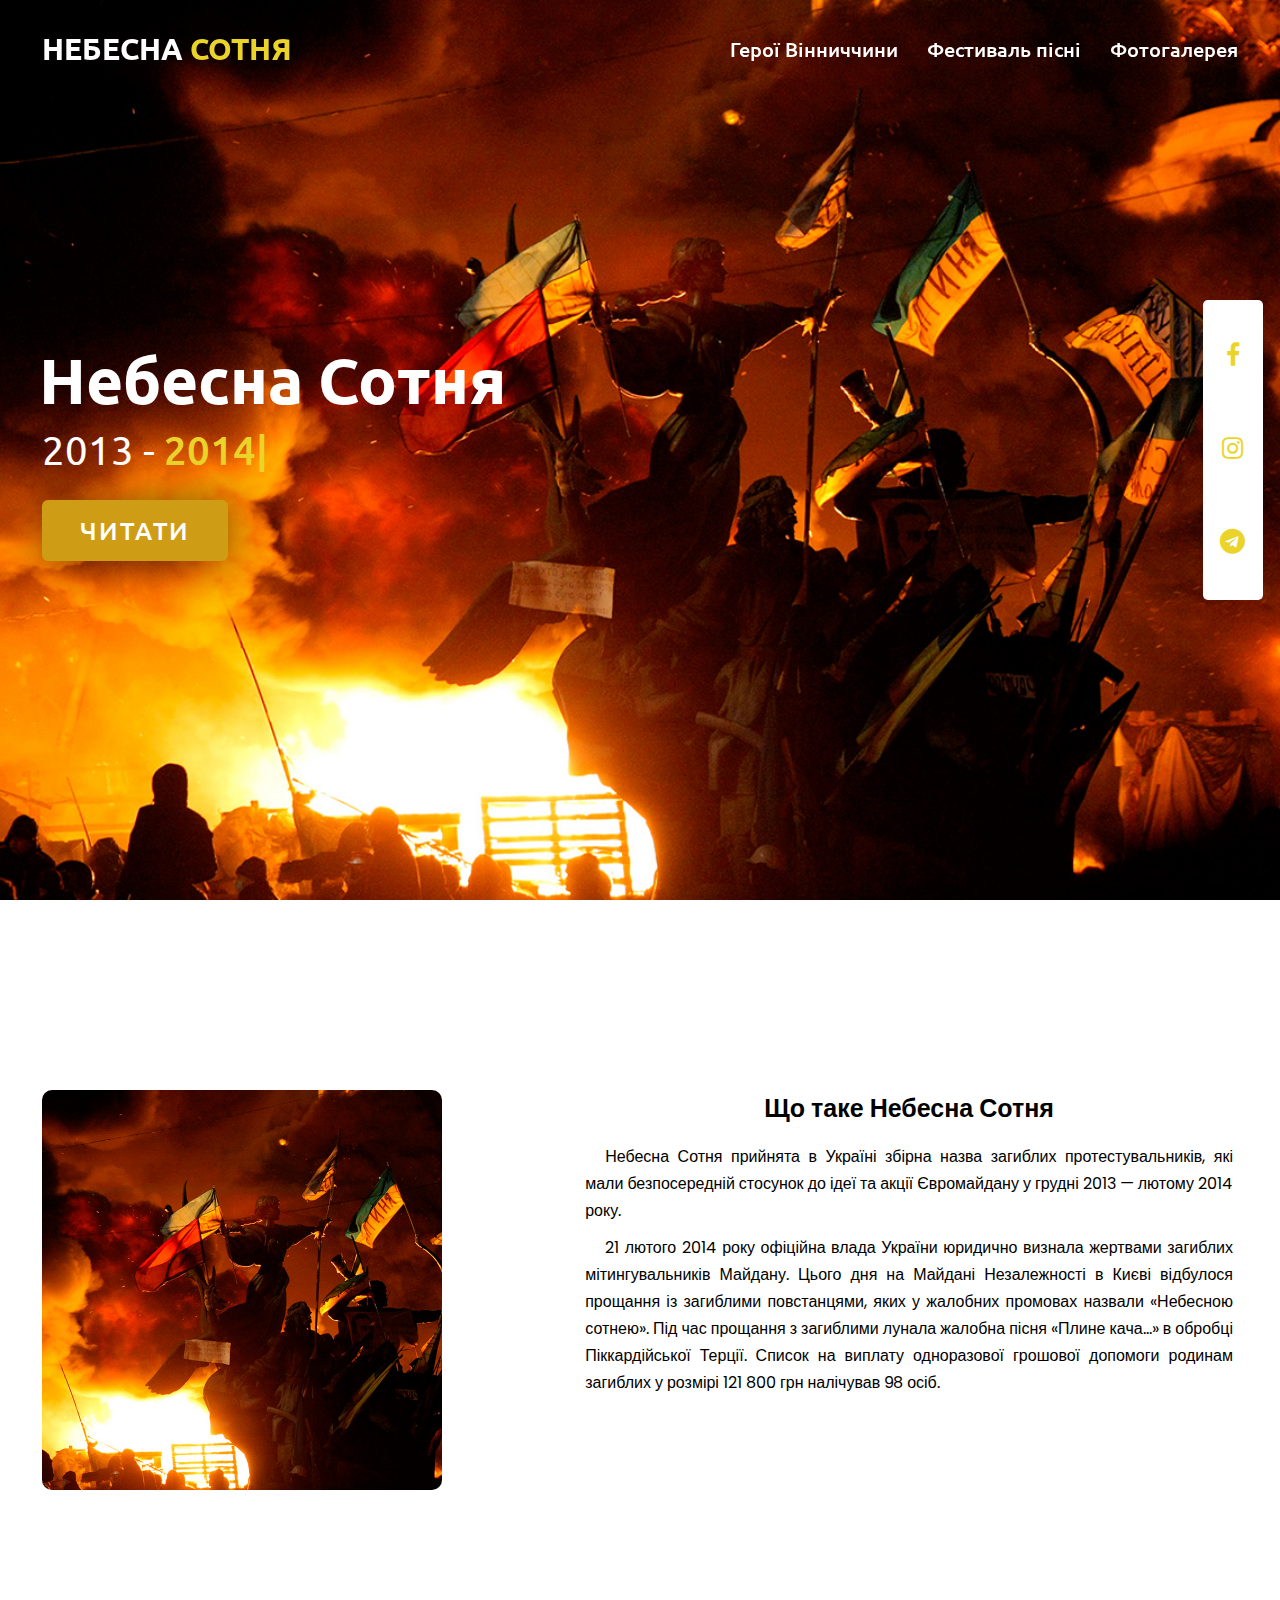
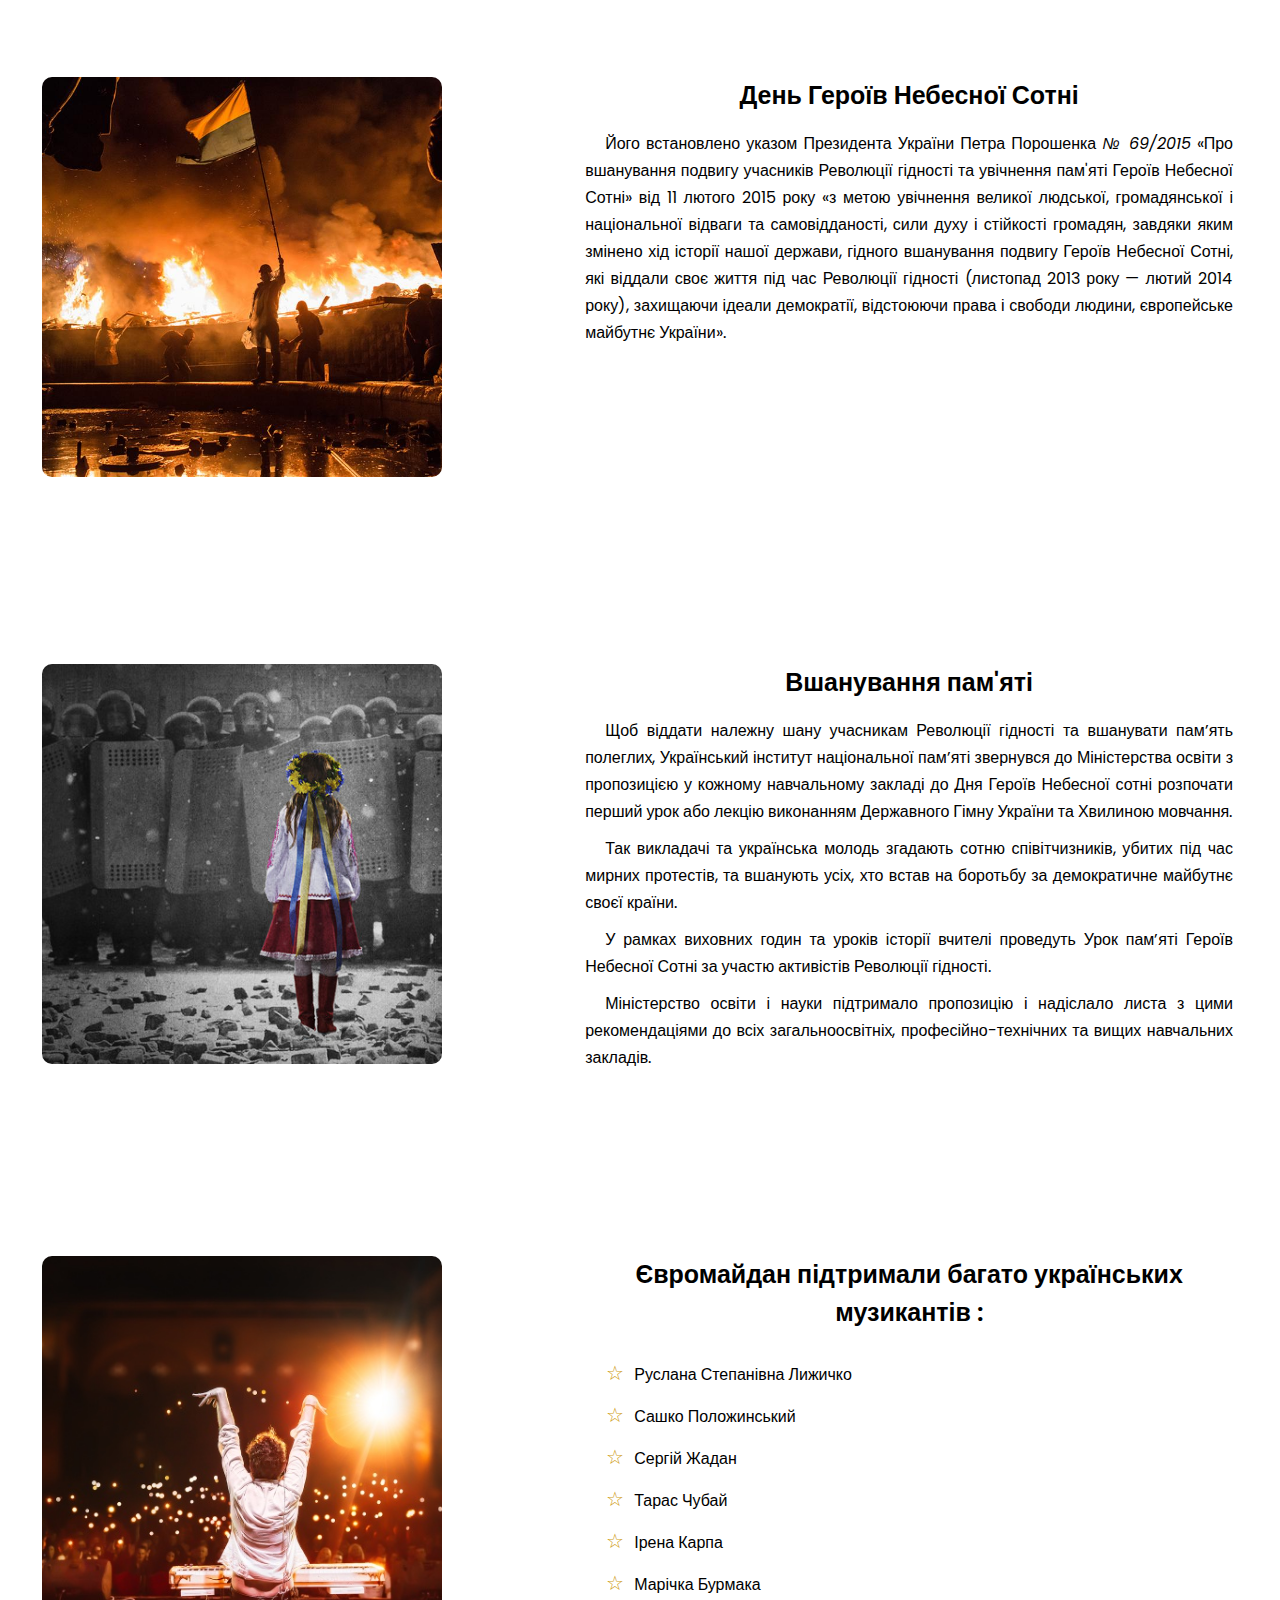
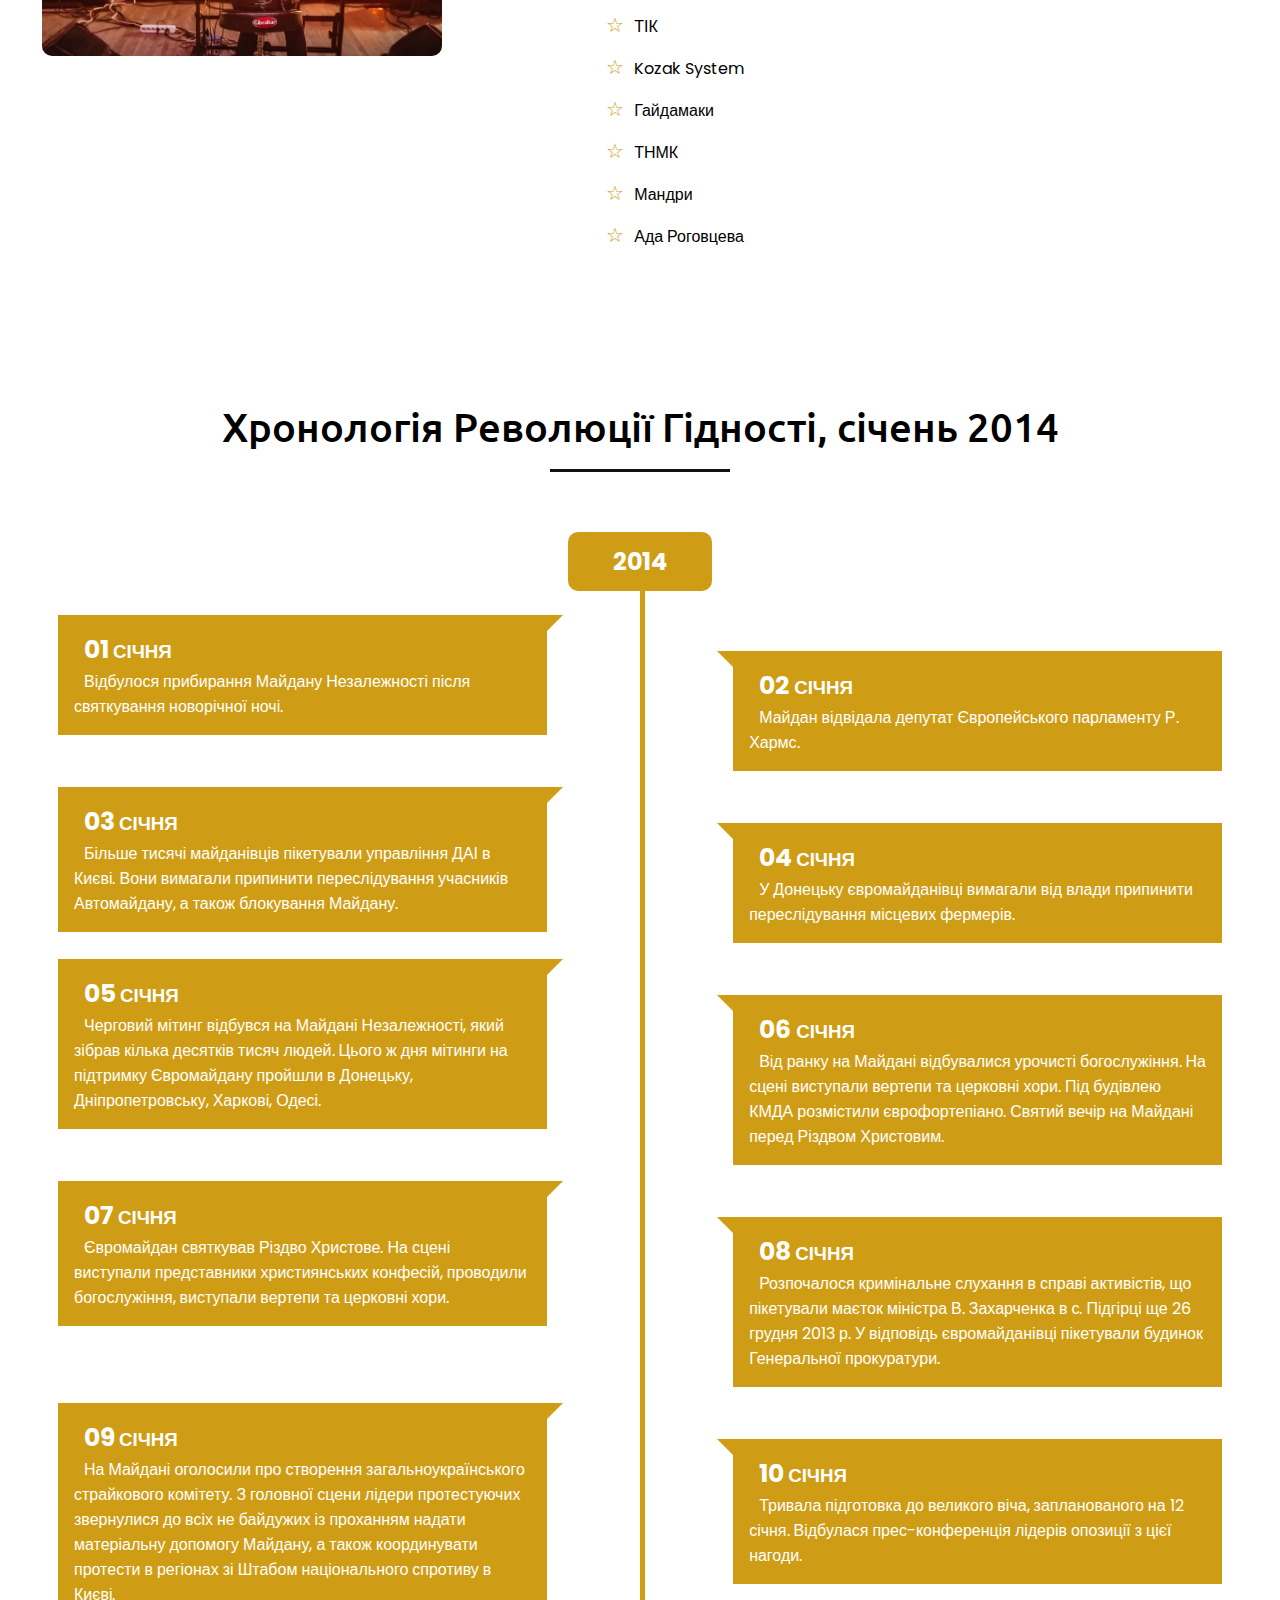
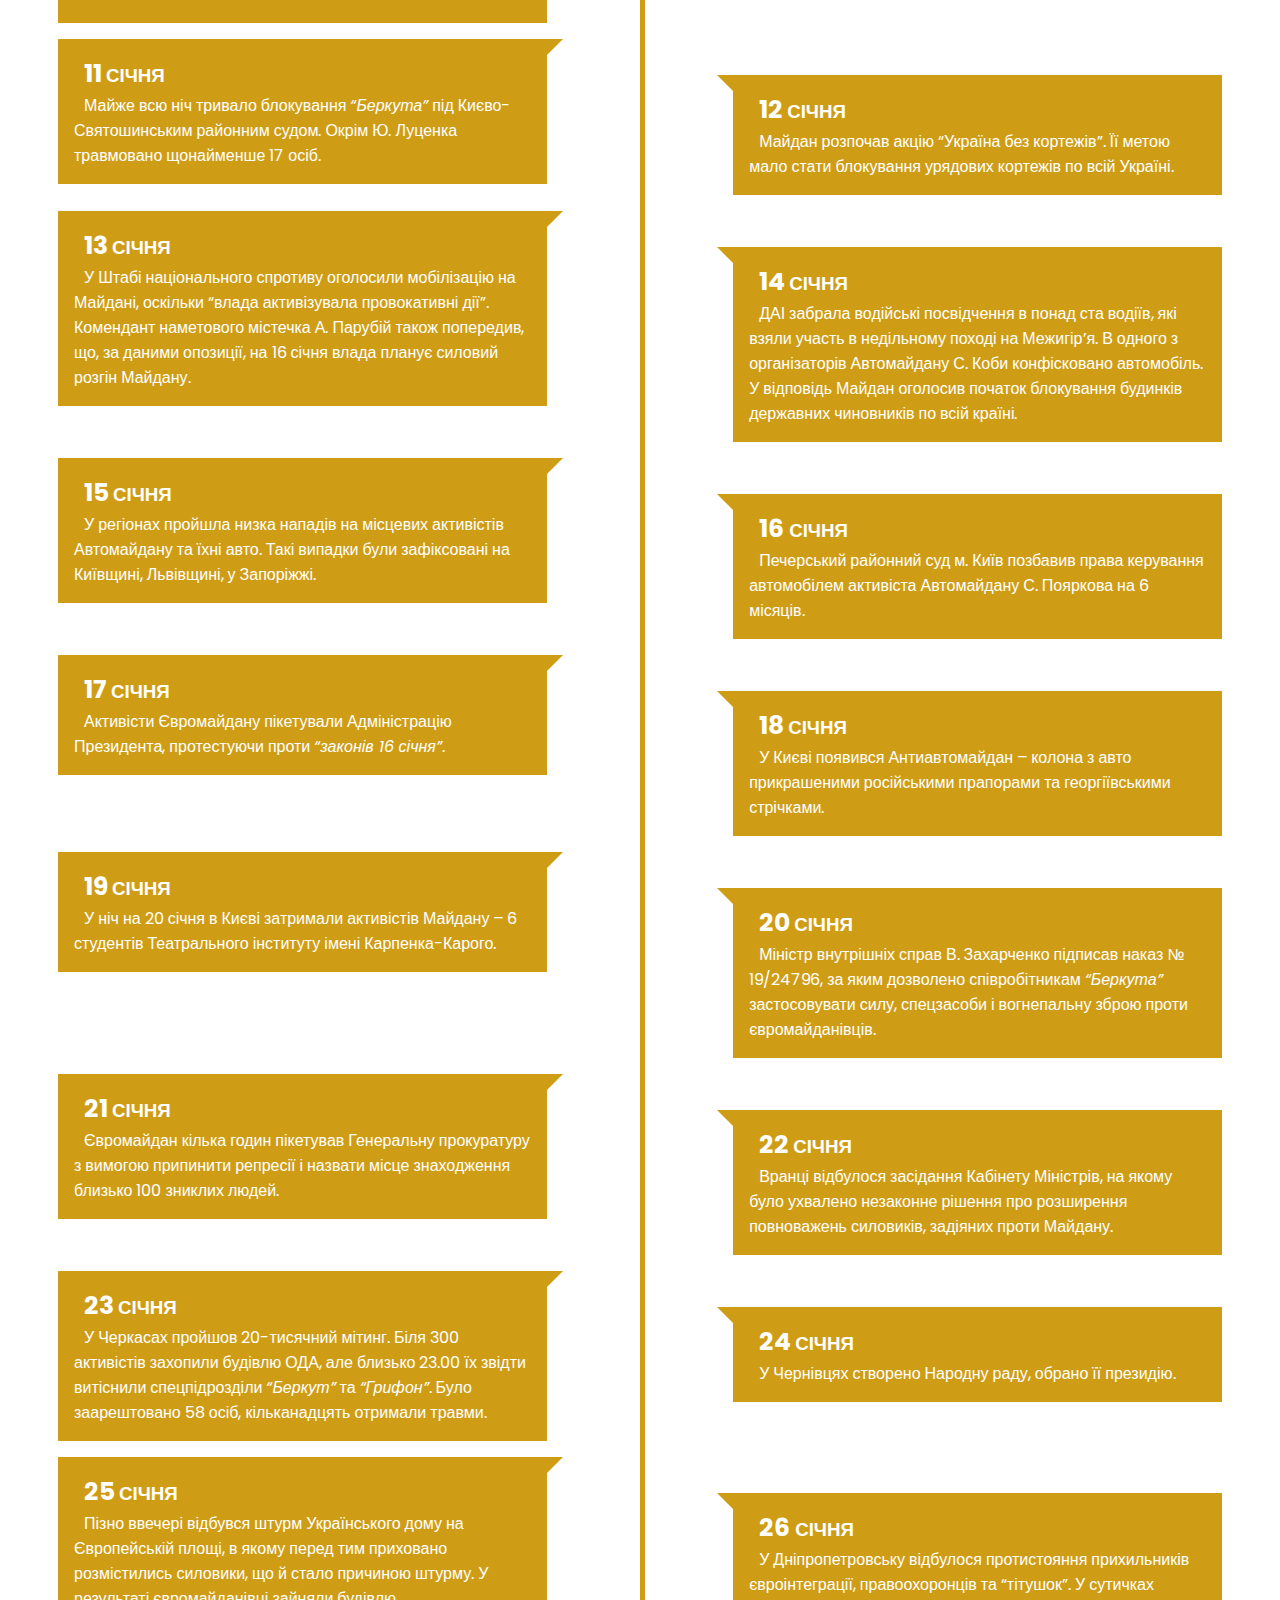
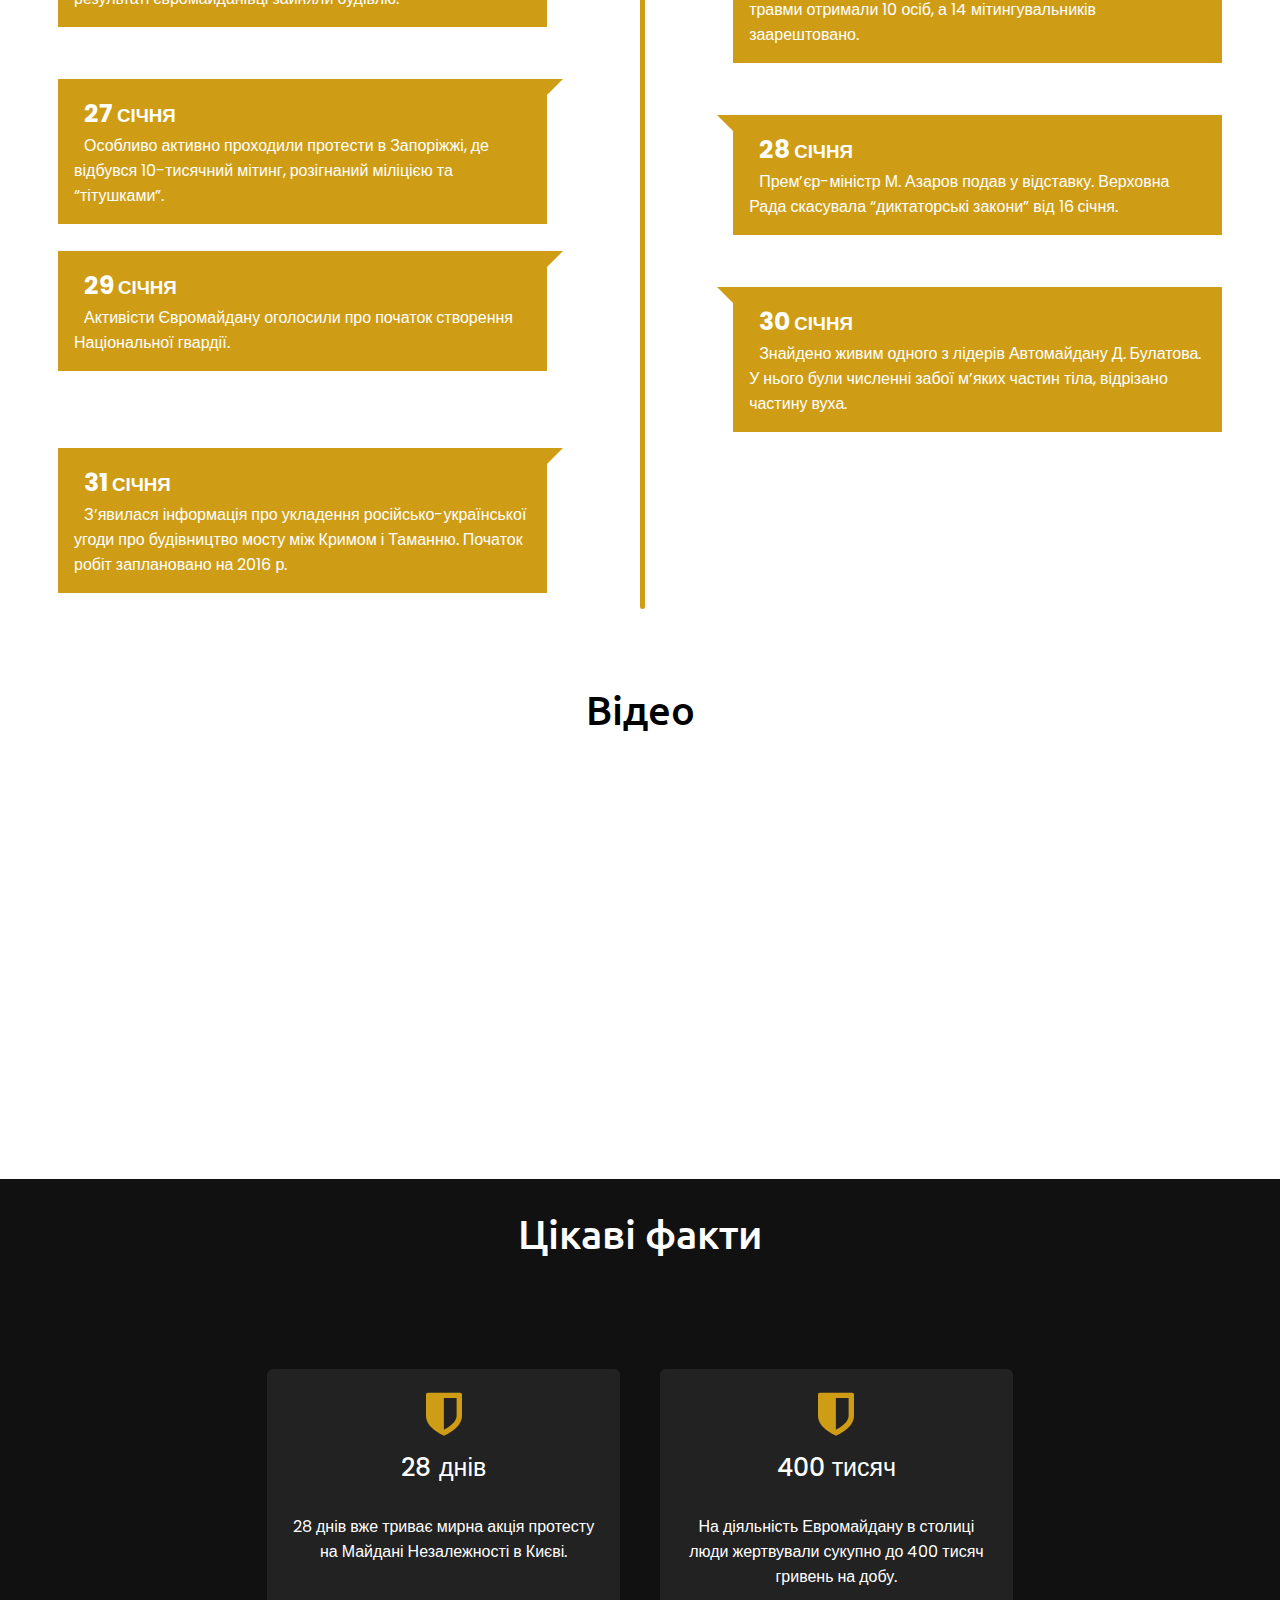
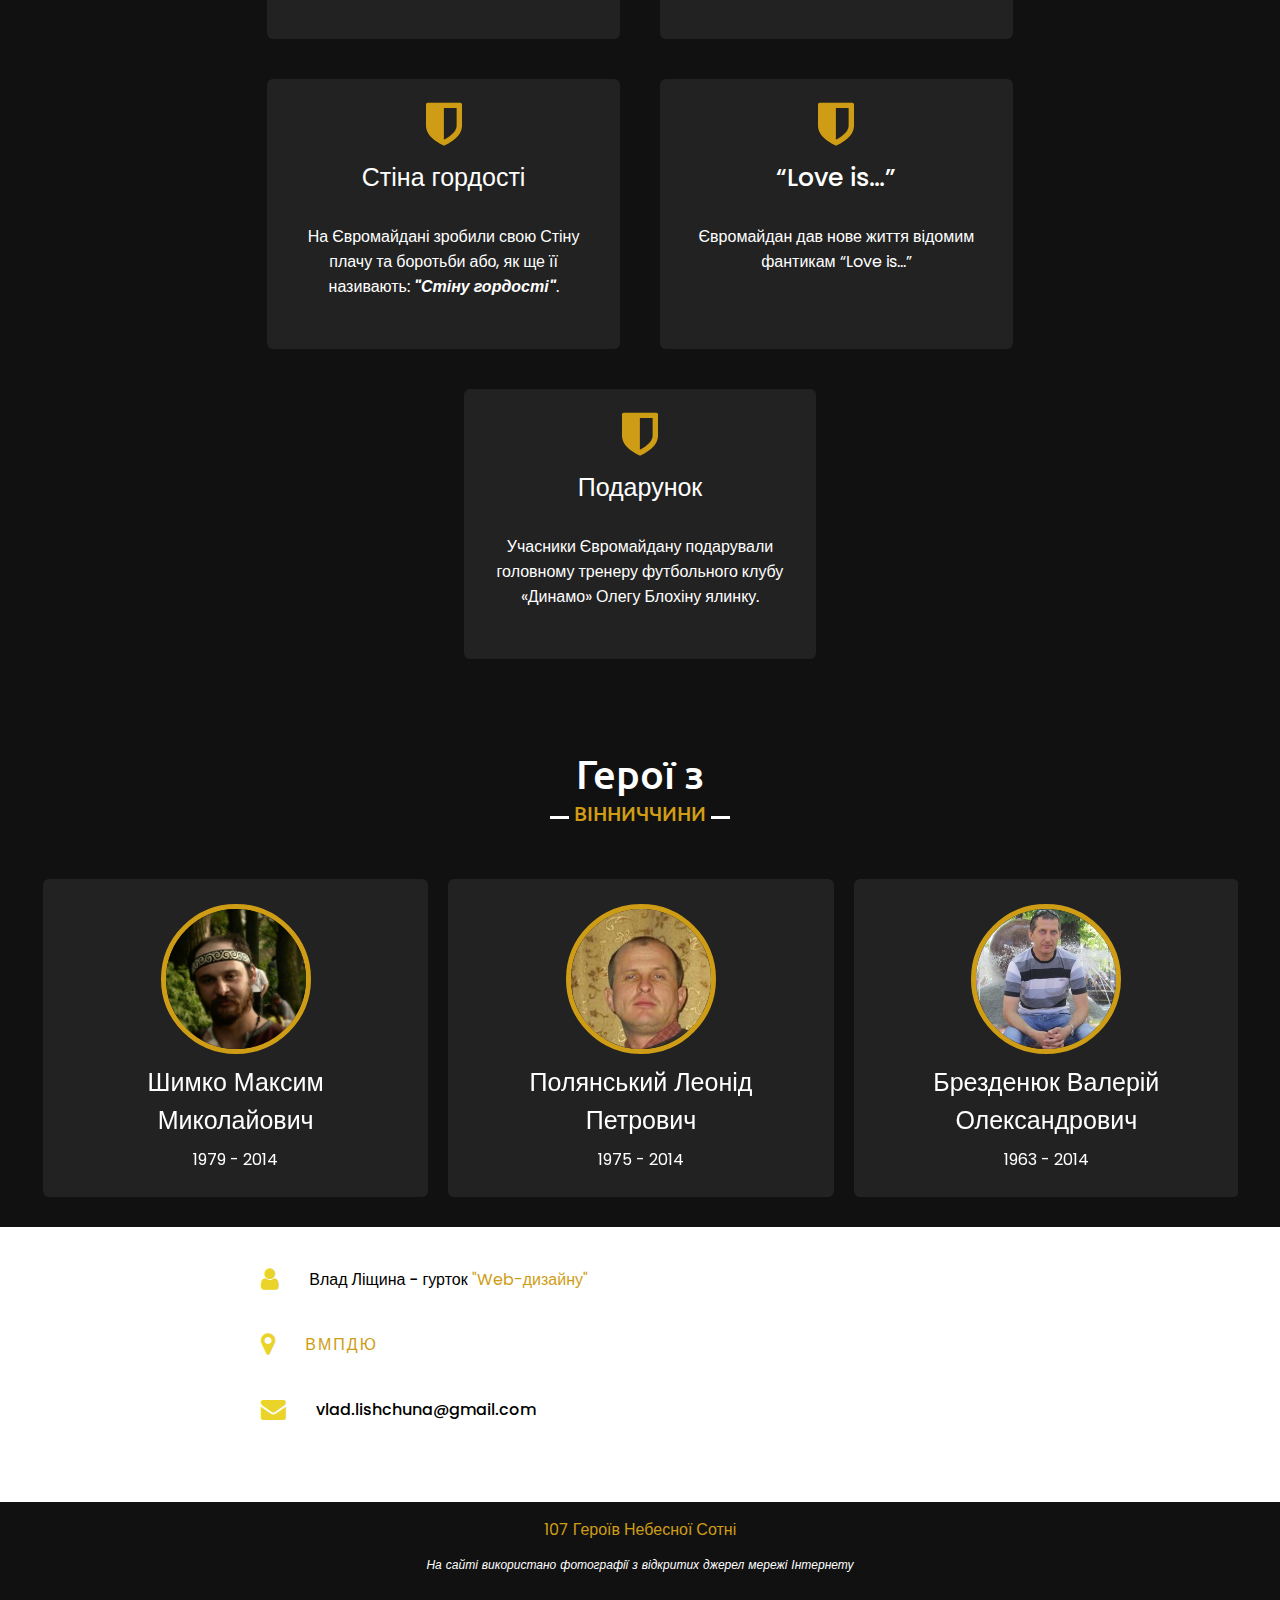
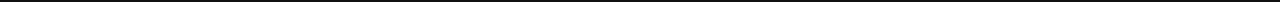
==== commit e02e5d01: "Add files via upload" ====
--- a/index.html
+++ b/index.html
@@ -21,10 +21,12 @@
             <div class="logo"><a href="index.html">Небесна <span>Сотня</span></a></div>
             <div class="menu_con">
                   <ul class="menu">
-                    <li><a href="index.html" class="menu-btn">Головна</a></li>
+
+                    <li><a href="#teams" class="menu-btn">Герої Вінниччини</a></li>
+                    <li><a href="profile/festival.html" class="menu-btn">Фестиваль пісні</a></li>
                     <li><a href="profile/photo_gallery.html" class="menu-btn">Фотогалерея</a></li>
-                    <li><a href="#contact" class="menu-btn">Контакти</a></li>
-                    <li><a href="#teams" class="menu-btn">Герої Вінниччини</a></li>
+                                        
+                    
                 </ul>
             </div>
             
@@ -66,14 +68,15 @@
     </div>
     
 
-    <section class="about" id="about">
+    <div class="section-content">
+      <section class="about" id="about">
         <div class="max-width">
             <div class="about-content">
                 <div class="column left">
                     <img src="images/fonhead.jpg" alt=" Небесна Сотня прийнята в Україні збірна назва загиблих протестувальників.">
                 </div>
                 <div class="column right">
-                    <div class="text"> Що таке  <span class="typing-2"></span></div>
+                    <div class="text"> Що таке  Небесна Сотня</div>
 
                     <p>
                         Небесна Сотня прийнята в Україні збірна назва загиблих протестувальників, 
@@ -89,7 +92,7 @@
                 </div>
             </div>
         </div>
-    </section>
+      </section>
 
     <section class="about">
         <div class="max-width">
@@ -99,7 +102,7 @@
                 </div>
                 <div class="column right">
                     <div class="text"> 
-                           День Героїв <span class="typingo"></span>
+                           День Героїв Небесної Сотні
                     </div> 
                         <p>
                             Його встановлено указом Президента України Петра Порошенка <em>№ 69/2015</em> «Про вшанування подвигу учасників Революції гідності та увічнення пам'яті Героїв Небесної Сотні» 
@@ -111,7 +114,7 @@
         </div>
     </section>
         
-        <section class="about">
+    <section class="about">
         <div class="max-width">
             <div class="about-content">
                 <div class="column left">
@@ -327,6 +330,8 @@
             </div>
         </div>
     </section>
+  </div>
+
 
     <!-- services section start -->
     <section class="services" id="services">
@@ -408,17 +413,13 @@
 
     <section class="contact" id="contact">
         <div class="max-width">
-            <h2 class="title">Контакти</h2>
             <div class="contact-content">
                 <div class="column left">
-                    <div class="text">Небесна Сотня</div>
-                    <p>Небесна Сотня прийнята в Україні збірна назва загиблих протестувальників, які мали безпосередній стосунок до ідеї та акції Євромайдану у грудні 2013 — лютому 2014 року</p>
                     <div class="icons">
                         <div class="row">
                             <i class="fa fa-user" aria-hidden="true"></i>
                             <div class="info">
-                                <p>Aвтор</p>
-                                <div class="head">Влад Ліщина</div>
+                                <div class="head" class="aftor">Влад Ліщина - гурток <a href="https://www.facebook.com/vmpduweb/"  target="_blank" class="web">"Web-дизайну" </a></div>
                             </div>
                         </div>
                         <div class="row">
@@ -431,36 +432,12 @@
                         <div class="row">
                            <i class="fa fa-envelope" aria-hidden="true"></i>
                             <div class="info">
-                                <div class="head">vlad.lishchuna@gmail.com</div>
+                                <div class="head">
+                                  <a href="mailto:vlad.lishchuna@gmail.com" class="email"> vlad.lishchuna@gmail.com</a>
+                                </div>
                             </div>
                         </div>
                     </div>
-                </div>
-                <div class="column right" id="Message">
-                    <div class="text">Надішліть мені повідомлення</div>
-                    <form action="https://formspree.io/f/xzbkwlqz" method="POST"">
-                        <div class="fields">
-                            <div class="field name">
-                                <input type="text" placeholder="Ім'я" name="Name" >
-                            </div>
-
-                            <div class="field email">
-                                <input type="email" placeholder="Електронна пошта" name="Email">
-                            </div>
-                        </div>
-                        <div class="field">
-                            <input type="text" placeholder="Прізвище" name="FirstName" >
-                        </div>
-
-                        <div class="field textarea">
-                            <textarea cols="40" rows="10" placeholder="Повідомлення" name="Message"></textarea >
-                        </div>
-
-                        <div class="button">
-                            <button type="submit" value="Send">Відправити</button>
-                        </div>
-
-                    </form>
                 </div>
             </div>
         </div>
@@ -470,7 +447,7 @@
    <footer>
         <span><a href="https://nebesnasotnya.com/" target="_blank"> 107 Героїв Небесної Сотні</a></span>
         <p class="footer-info">
-            <em>Зображення були взяті з інтернету</em>
+            <em>На сайті використано фотографії з відкритих джерел мережі Інтернету</em>
         </p>
         <div class="sidebar_footer">
             <div class="sidebar_con_foter">
--- a/css/style.css
+++ b/css/style.css
@@ -26,12 +26,9 @@
 ::-webkit-scrollbar-thumb:hover {
     background: #555;
 }
-section{
-    padding: 70px 0;
-}
 .max-width{
     max-width: 1400px;
-    padding: 0 80px;
+    padding: 0 42px;
     margin: auto;
 }
 .about, .services, .teams, .contact, footer{
@@ -42,9 +39,11 @@
 .contact .contact-content{
     display: flex;
     flex-wrap: wrap;
-    align-items: center;
     height: auto;
     justify-content: space-between;
+}
+section{
+    padding: 30px 0;
 }
 section .title ,.title-card{
     position: relative;
@@ -70,16 +69,26 @@
     bottom: -8px;
     left: 50%;
     font-size: 20px;
-    color: #ebd42a;
+    color: #cf9d15;
     text-transform: uppercase;
     padding: 0 5px;
     background: #fff;
     transform: translateX(-50%);
 }
-
+.banner svg {
+      position: absolute;
+      left: 0;
+      bottom: 0;
+      width: 100%;
+    }
+
+    .banner svg path {
+      fill: #fff;
+    }
 /* navbar styling */
 .navbar{
     position: fixed;
+    top: 0;
     width: 100%;
     z-index: 2;
     padding: 30px 0;
@@ -128,6 +137,47 @@
 }
 .navbar.sticky .menu li a:hover{
     color: #fff;
+}
+
+
+
+.navbarf{
+    position: fixed;
+    top: 0;
+    width: 100%;
+    z-index: 2;
+    padding: 30px 0;
+    font-family: 'Ubuntu', sans-serif;
+    transition: all 0.3s ease;
+}
+.navbarf{
+    padding: 15px 0;
+    background: #cf9d15;
+}
+.navbarf .max-width{
+    display: flex;
+    align-items: center;
+    justify-content: space-between;
+}
+.navbarf .logo a{
+    color: #fff;
+    text-transform: uppercase;
+    padding: 0;
+    font-size: 30px;
+    font-weight: 600;
+}
+.navbarf .menu li{
+    list-style: none;
+    display: inline-block;
+}
+.navbarf .menu li a{
+    display: block;
+    color: #fff;
+    font-size: 20px;
+    font-weight: 500;
+    margin-left: 25px;
+    padding: 0;
+    transition: color 0.3s ease;
 }
 
 /* menu btn styling */
@@ -176,14 +226,16 @@
     background-size: cover;
     background-attachment: fixed;
     font-family: 'Ubuntu', sans-serif;
-
-}
+}
+
+
 .home .max-width{
     margin: auto 0 auto 30px;
 }
 .home .home-content .text-1{
     font-size: 27px;
 }
+
 .home .home-content .text-2{
     font-size: 4em;
     font-weight: 600;
@@ -253,17 +305,12 @@
     color: #fff;
     transition: all 0.3s ease;
 }
-/*search*/
-
-
-
-
+.section-content{
+    margin-top: 100px;
+}
 
 
 /* about section styling */
-.about{
-    margin-top: 100px;
-}
 .about .title::after{
     content: "України";
 }
@@ -271,18 +318,22 @@
     width: 45%;
 }
 .about .about-content .left img{
+    display: inline-block;
     height: 400px;
     width: 400px;
     object-fit: cover;
     border-radius: 10px;
 }
-
+.about-content{
+    margin: 60px 0; 
+}
 .about .about-content .right{
     width: 55%;
 }
 .about .about-content .right .text{
     font-size: 25px;
     font-weight: 600;
+    text-align: center;
     margin-bottom: 10px;
 }
 .about .about-content .right .text span{
@@ -290,8 +341,20 @@
 }
 .about .about-content .right p{
     text-align: justify;
+    padding: 5px 5px;
+    vertical-align: top;
     line-height: 27px;
     text-indent: 20px;
+}
+.text-q span{
+    font-style: italic;
+}
+.text-q span:before {
+    font-family: 'Poppins', sans-serif;
+    content: "\201c";
+    font-size: 55px;
+    color: #cf9d15;
+    font-style: italic;
 }
 
 .about  .list_music {
@@ -301,14 +364,34 @@
  .about  .list_music li{
     padding:6px;
 }
-.about  .list_music li:before {
+.list_music li:before {
     padding-right:10px;
     color: #cf9d15;
     content: "\2606";
     font-size: 20px;
 }
-
-
+.h1 h1{
+    text-align: center;
+    font-size: 35px;
+    color: #cf9d15;
+    font-weight: 500;
+    margin-bottom: 60px;
+    padding-bottom: 20px;
+    font-family: 'Ubuntu', sans-serif;
+}
+.about-content ul li{
+    list-style: none;
+    margin-left: 20px; 
+}
+.about-content ul li a{
+    color: #000;
+}
+.about-content ul li:before {
+    padding-right:10px;
+    color: #cf9d15;
+    content: "\2606";
+    font-size: 20px;
+}
 
 /* services section styling */
 .services, .teams{
@@ -373,7 +456,7 @@
     padding: 10px;
 }
 .max-width-g h1{
-    color: #ebd42a;
+    color: #cf9d15;
 }
 div.gallery{
     display: flex;
@@ -398,6 +481,70 @@
     filter: grayscale(0%);
 
 }
+/*timeline*/
+
+.container {
+     padding: 1em;
+    font-family: 'Poppins', sans-serif;
+}
+.container h3{
+    text-transform: uppercase;
+}
+.container h3 span{
+    font-size: 25px;
+}
+ .timeline {
+     position: relative;
+     overflow: auto;
+}
+ .timeline:before {
+     content: '';
+     position: absolute;
+     height: 100%;
+     width: 5px;
+     border-radius: 100px;
+     background: #cf9d15;
+     left: 0;
+}
+ .timeline h2 {
+     background: #cf9d15;
+     color: #fff;
+     max-width: 6em;
+     margin: 0 auto 1em;
+     padding: 0.5em;
+     text-align: center;
+     border-radius: 10px;
+     position: relative;
+     clear: both;
+}
+ .timeline ul {
+     list-style: none;
+     margin-right: 10px; 
+     padding: 0 0 0 1em;
+     z-index: 1;
+}
+ .timeline li {
+     background: #cf9d15;
+     color: #fff;
+     padding: 1em;
+     margin-bottom: 1em;
+     text-indent: 10px;
+     position: relative;
+}
+ .timeline li:before {
+     content: '';
+     width: 0;
+     height: 0;
+     border-top: 1em solid #cf9d15;
+     border-left: 1em solid transparent;
+     position: absolute;
+     left: -1em;
+     top: 0;
+}
+ .timeline h3 {
+     margin-top: 0;
+}
+
 /* video section styling */
 
 .box-video{
@@ -511,8 +658,14 @@
 .contact .title::after{
     content: "з нами";
 }
+.head .{
+    font-weight: 700;
+}
 .contact .contact-content .column{
-    width: 45%;
+    display: block;
+    width: 65%;
+    margin: 0 auto;
+    text-align: center;
 }
 .contact .contact-content .text{
     font-size: 20px;
@@ -523,12 +676,12 @@
     text-align: justify;
 }
 .contact .contact-content .left .icons{
-    margin: 10px 0;
+    margin: 10px ;
 }
 .contact .contact-content .row{
     display: flex;
     height: 65px;
-    align-items: center;
+    text-align: center;
 }
 .contact .contact-content .row .info{
     margin-left: 30px;
@@ -541,79 +694,28 @@
     color:#cf9d15 ;
     font-weight: 400;
     letter-spacing: 2px;
-    transition: all 1s ease;
 }
 .map_link:hover{
    text-decoration: underline;
 }
+.web{
+    color:#cf9d15 ;
+    font-weight: 400;
+}
+.web:hover{
+   text-decoration: underline;
+}
 .contact .contact-content .row p{
     font-size: 15px;
 }
 .contact .contact-content .info .head{
     font-weight: 500;
 }
+.contact .contact-content .info .head .email{
+    color: #000;
+}
 .contact .contact-content .info .sub-title{
     color: #333;
-}
-.contact .right form .fields{
-    display: flex;
-}
-.contact .right form .field,
-.contact .right form .fields .field{
-    height: 45px;
-    width: 100%;
-    margin-bottom: 15px;
-}
-.contact .right form .textarea{
-    height: 80px;
-    width: 100%;
-}
-.contact .right form .name{
-    margin-right: 10px;
-}
-.contact .right form .email{
-    margin-left: 10px;  
-}
-.contact .right form .field input,
-.contact .right form .textarea textarea{
-    height: 100%;
-    width: 100%;
-    border: 1px solid lightgrey;
-    border-radius: 6px;
-    outline: none;
-    padding: 0 15px;
-    font-size: 17px;
-    font-family: 'Poppins', sans-serif;
-    transition: all 0.3s ease;
-}
-.contact .right form .field input:focus,
-.contact .right form .textarea textarea:focus{
-    border-color: #b3b3b3;
-}
-.contact .right form .textarea textarea{
-    padding-top: 10px;
-    resize: none;
-}
-.contact .right form .button{
-    height: 47px;
-    width: 170px;
-}
-.contact .right form .button button{
-    width: 100%;
-    height: 100%;
-    border: 2px solid #cf9d15;
-    background: #cf9d15;
-    color: #fff;
-    outline: none;
-    font-size: 20px;
-    font-weight: 500;
-    border-radius: 6px;
-    cursor: pointer;
-    transition: all 0.3s ease;
-}
-.contact .right form .button button:hover{
-    color: #cf9d15;
-    background: none;
 }
 
 
@@ -639,6 +741,7 @@
 .footer-info{
     margin: 10px;
     font-size: 12px;
+    line-height: 25px;
     color: #fff;
 }
 
@@ -675,9 +778,7 @@
     filter: grayscale(0%);
 
     }
-}
-@media  (max-width: 947px){
-    .menu-btn{
+        .menu-btn{
         display: block;
         z-index: 999;
     }
@@ -688,7 +789,7 @@
         content: "\f00d";
     }
 
-    .navbar .menu{
+    .navbar .menu , .navbarf .menu {
         position: fixed;
         height: 100vh;
         width: 100%;
@@ -703,18 +804,20 @@
         align-items: center;
         justify-content: center;
     }
-    .navbar .menu.active{
+    .navbar .menu.active ,.navbarf .menu.active{
         left: 0;
     }
-    .navbar .menu li{
+    .navbar .menu li ,.navbarf .menu li{
         display: block;
     }
-    .navbar .menu li a{
+    .navbar .menu li a, .navbarf .menu li a{
         display: inline-block;
         margin: 20px 0;
-
         font-size: 25px;
     }
+}
+@media  (max-width: 947px){
+
     .home .home-content .text-2{
         font-size: 70px;
     }
@@ -765,6 +868,9 @@
     }
     .services .serv-content .card{
         width: 100%;
+    }
+     .timeline li:before {
+     display: none;
     }
 
 }
@@ -812,3 +918,37 @@
 
 }
 
+/*min-wigth*/
+ @media screen and (min-width: 690px) {
+     .container {
+         max-width: 100%;
+         margin: 0 auto;
+    }
+     .timeline:before {
+         left: 50%;
+    }
+     .timeline ul {
+         padding-left: 0;
+         max-width: 100%;
+         margin: 0 auto;
+    }
+     .timeline li {
+         width: 42%;
+    }
+     .timeline li:nth-child(even) {
+         float: right;
+         margin-top: 36px;
+    }
+     .timeline li:nth-child(odd) {
+         float: left;
+    }
+     .timeline li:nth-child(odd):before {
+
+         border-right: 1em solid transparent;
+         right: -1em;
+         left: auto;
+    }
+     .timeline li:nth-of-type(2n+1) {
+         clear: both;
+    }
+}
